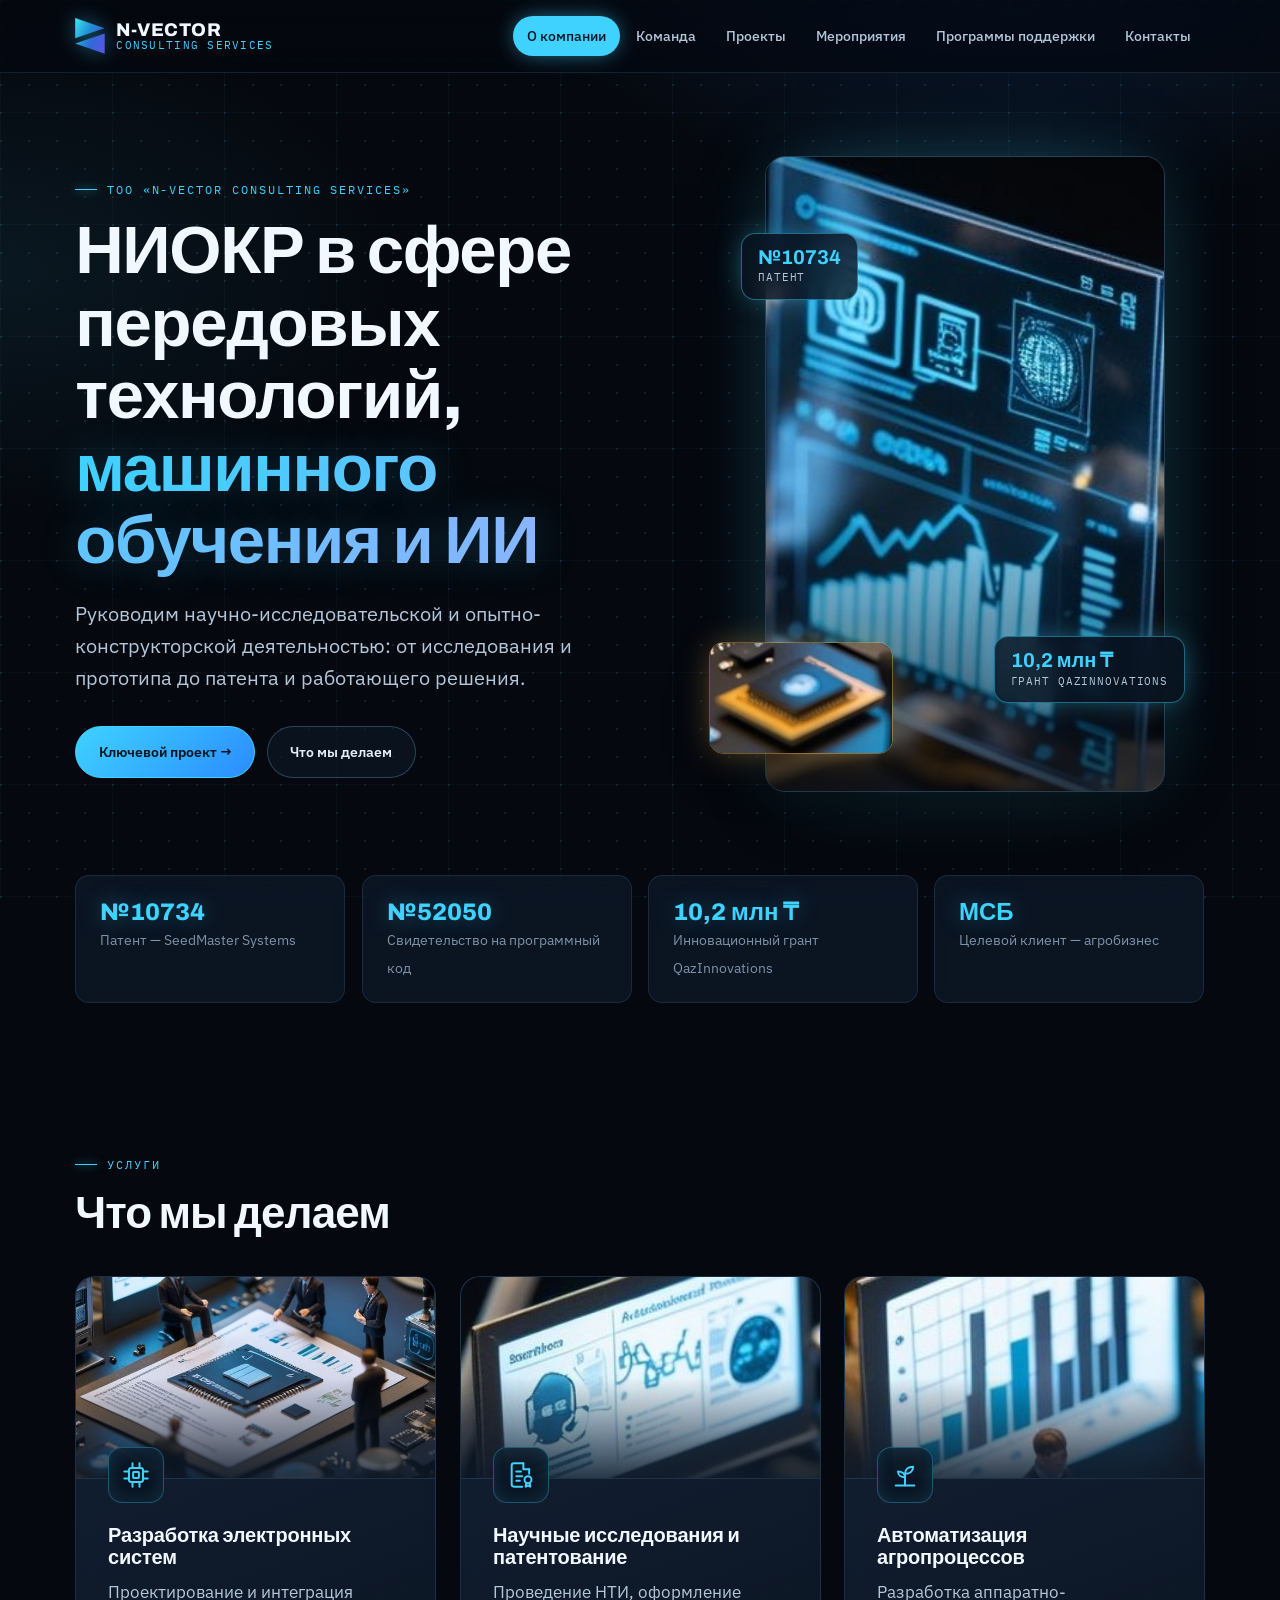
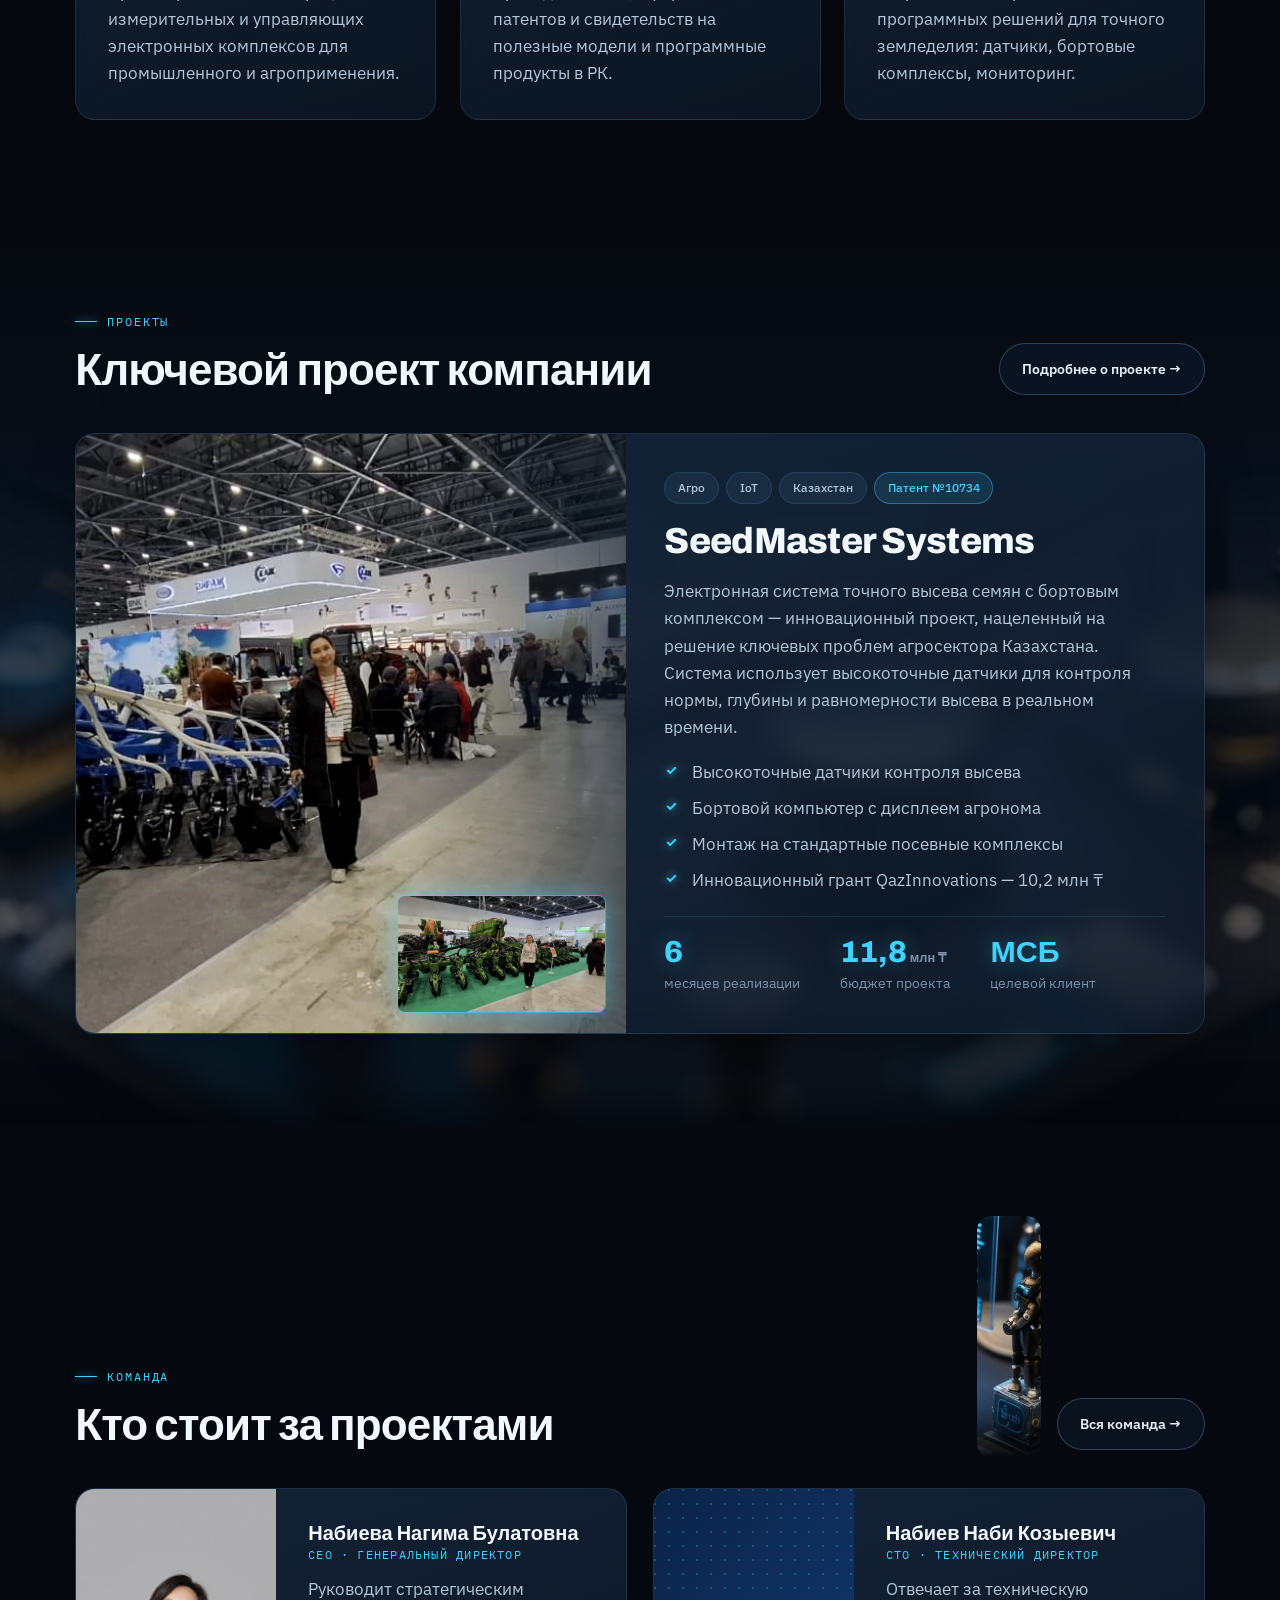
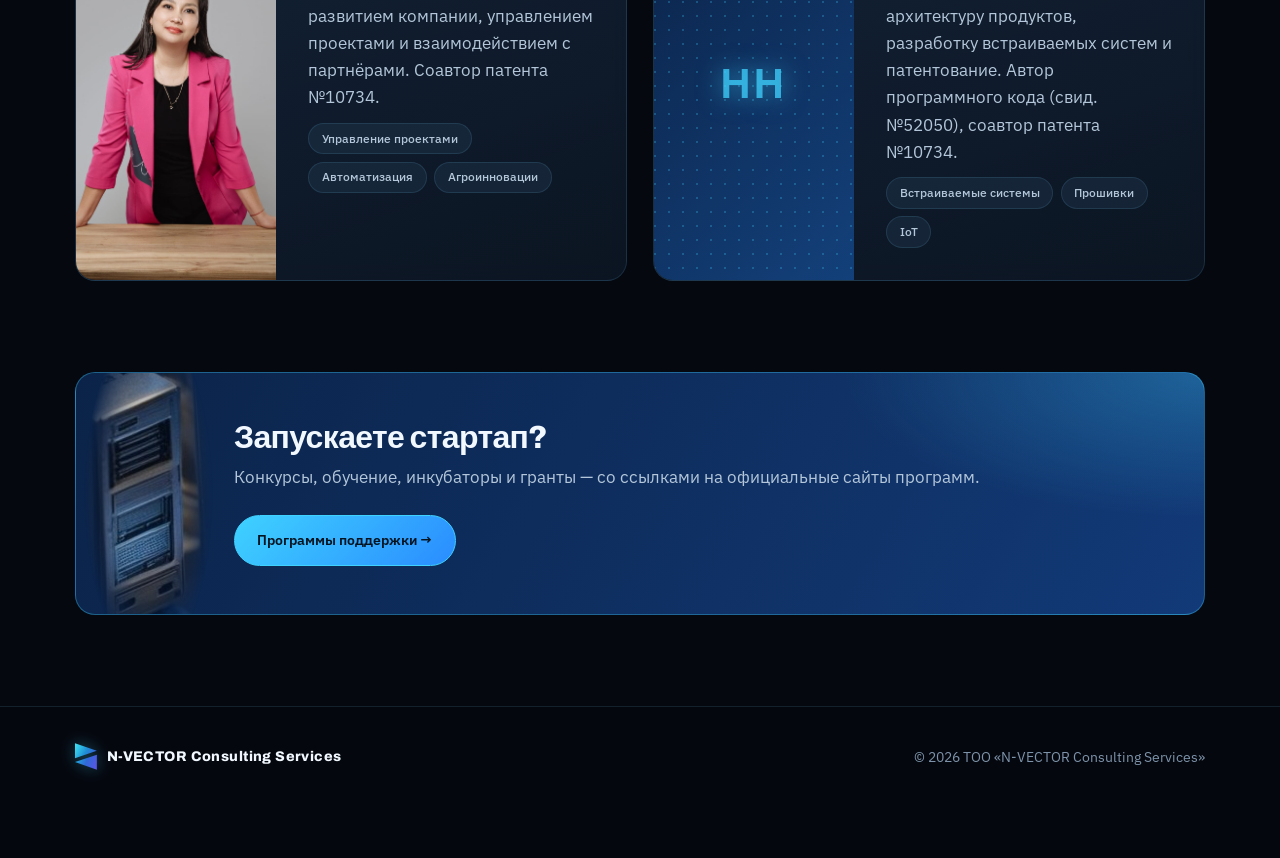
==== index.html @ 1ae4275b "feat: заголовок главной — НИОКР в сфере передовых технологий, ML и ИИ Co-Authored-By: Claude Opus 5." ====
<!doctype html>
<html lang="ru">
<head>
  <meta charset="utf-8">
  <meta name="viewport" content="width=device-width, initial-scale=1, viewport-fit=cover">
  <title>N-VECTOR Consulting Services — НИОКР в сфере передовых технологий, машинного обучения и ИИ</title>
  <meta name="description" content="ТОО «N-VECTOR Consulting Services»: руководство научно-исследовательской и опытно-конструкторской деятельностью (НИОКР) в сфере передовых технологий, машинного обучения и искусственного интеллекта. Ключевой проект — SeedMaster Systems.">
  <meta name="theme-color" content="#05080e">
  <link rel="icon" href="img/logo-mark.svg" type="image/svg+xml">
  <link rel="preconnect" href="https://fonts.googleapis.com">
  <link rel="preconnect" href="https://fonts.gstatic.com" crossorigin>
  <link rel="stylesheet" href="https://fonts.googleapis.com/css2?family=Archivo:wght@600;700;800&family=IBM+Plex+Mono:wght@400;500&family=IBM+Plex+Sans:wght@400;500;600&display=swap">
  <link rel="stylesheet" href="css/style.css">
</head>
<body data-page="home">
  <a class="skip-link" href="#main">Перейти к содержанию</a>

  <header class="site-header">
    <div class="wrap header-inner">
      <a class="brand" href="index.html" aria-label="N-VECTOR Consulting Services — на главную">
        <img src="img/logo-mark-dark.svg" alt="" width="30" height="36">
        <span class="brand-text"><span class="brand-name">N-VECTOR</span><span class="brand-sub">Consulting Services</span></span>
      </a>
      <button class="nav-toggle" type="button" aria-expanded="false" aria-controls="site-nav">Меню</button>
      <nav id="site-nav" class="site-nav" aria-label="Основная навигация">
        <a href="index.html" data-nav="home">О компании</a>
        <a href="team.html" data-nav="team">Команда</a>
        <a href="projects.html" data-nav="projects">Проекты</a>
        <a href="events.html" data-nav="events">Мероприятия</a>
        <a href="programs.html" data-nav="programs">Программы поддержки</a>
        <a href="contacts.html" data-nav="contacts">Контакты</a>
      </nav>
    </div>
  </header>

  <main id="main">
    <div class="hero-band">
      <section class="wrap hero" aria-labelledby="hero-title">
        <div>
          <p class="eyebrow">ТОО «N-VECTOR Consulting Services»</p>
          <h1 id="hero-title">НИОКР в сфере передовых технологий, <em>машинного обучения и ИИ</em></h1>
          <p class="lede">Руководим научно-исследовательской и опытно-конструкторской деятельностью: от исследования и прототипа до патента и работающего решения.</p>
          <div class="hero-actions">
            <a class="btn" href="#key-project">Ключевой проект →</a>
            <a class="btn btn-ghost" href="#services">Что мы делаем</a>
          </div>
        </div>

        <div class="hero-stage">
          <figure class="hero-visual" style="margin:0">
            <img src="img/scene/hologram.jpg" alt="Голографическая панель с графиками и аналитическими показателями" width="295" height="470" fetchpriority="high">
          </figure>
          <img class="scene-piece hero-chip" src="img/scene/gold-chip.jpg" alt="" aria-hidden="true" width="215" height="130">
          <div class="float-badge b1"><b>№10734</b><span>патент</span></div>
          <div class="float-badge b2"><b>10,2 млн ₸</b><span>грант QazInnovations</span></div>
        </div>
      </section>

      <div class="wrap" style="padding-bottom:clamp(2.5rem,4vw,4rem)">
        <div class="facts">
          <div class="fact"><span class="fact-value">№10734</span><span class="fact-label">Патент — SeedMaster Systems</span></div>
          <div class="fact"><span class="fact-value">№52050</span><span class="fact-label">Свидетельство на программный код</span></div>
          <div class="fact"><span class="fact-value">10,2 млн ₸</span><span class="fact-label">Инновационный грант QazInnovations</span></div>
          <div class="fact"><span class="fact-value">МСБ</span><span class="fact-label">Целевой клиент — агробизнес</span></div>
        </div>
      </div>
    </div>

    <section class="section" id="services" aria-labelledby="services-title">
      <div class="wrap">
        <div class="section-head">
          <div>
            <p class="eyebrow">Услуги</p>
            <h2 id="services-title">Что мы делаем</h2>
          </div>
        </div>
        <div class="services">
          <article class="service">
            <div class="service-media"><img src="img/scene/chip-team.jpg" alt="Инженеры-миниатюры вокруг микросхемы на печатной плате" width="640" height="380" loading="lazy"></div>
            <div class="service-icon" aria-hidden="true">
              <svg viewBox="0 0 24 24" fill="none" stroke="currentColor" stroke-width="1.7" stroke-linecap="round" stroke-linejoin="round"><rect x="6" y="6" width="12" height="12" rx="2"/><rect x="9.5" y="9.5" width="5" height="5" rx="0.5"/><path d="M9 2v4M15 2v4M9 18v4M15 18v4M2 9h4M2 15h4M18 9h4M18 15h4"/></svg>
            </div>
            <h3>Разработка электронных систем</h3>
            <p>Проектирование и интеграция измерительных и управляющих электронных комплексов для промышленного и агроприменения.</p>
          </article>
          <article class="service">
            <div class="service-media"><img src="img/scene/monitor-analytics.jpg" alt="Монитор с исследовательскими схемами и аналитикой" width="300" height="290" loading="lazy"></div>
            <div class="service-icon" aria-hidden="true">
              <svg viewBox="0 0 24 24" fill="none" stroke="currentColor" stroke-width="1.7" stroke-linecap="round" stroke-linejoin="round"><path d="M14 2H6a2 2 0 0 0-2 2v16a2 2 0 0 0 2 2h7"/><path d="M14 2v5h5"/><path d="M19 7v4"/><path d="M8 9h4M8 13h5M8 17h3"/><circle cx="18" cy="16" r="3"/><path d="M16.5 18.6 16 22l2-1 2 1-.5-3.4"/></svg>
            </div>
            <h3>Научные исследования и патентование</h3>
            <p>Проведение НТИ, оформление патентов и свидетельств на полезные модели и программные продукты в РК.</p>
          </article>
          <article class="service">
            <div class="service-media"><img src="img/scene/monitor-bars.jpg" alt="Монитор с диаграммой показателей мониторинга" width="255" height="335" loading="lazy"></div>
            <div class="service-icon" aria-hidden="true">
              <svg viewBox="0 0 24 24" fill="none" stroke="currentColor" stroke-width="1.7" stroke-linecap="round" stroke-linejoin="round"><path d="M12 21V11"/><path d="M12 11c0-4 3-6 7-6 0 4-3 6-7 6Z"/><path d="M12 14c0-3-2.5-5-6-5 0 3 2.5 5 6 5Z"/><path d="M4 21h16"/></svg>
            </div>
            <h3>Автоматизация агропроцессов</h3>
            <p>Разработка аппаратно-программных решений для точного земледелия: датчики, бортовые комплексы, мониторинг.</p>
          </article>
        </div>
      </div>
    </section>

    <section class="section section-alt scene-host" id="key-project" aria-labelledby="key-title">
      <img class="scene-band" src="img/scene/circuit.jpg" alt="" aria-hidden="true" width="736" height="284" loading="lazy">
      <div class="wrap">
        <div class="section-head">
          <div>
            <p class="eyebrow">Проекты</p>
            <h2 id="key-title">Ключевой проект компании</h2>
          </div>
          <a class="btn btn-ghost" href="projects.html">Подробнее о проекте →</a>
        </div>

        <article class="feature">
          <div class="feature-media">
            <img class="feature-main" src="img/projects/seedmaster-expo-1.webp" alt="Нагима Набиева на агровыставке рядом с посевным комплексом" width="1280" height="585" loading="lazy">
            <img class="feature-thumb" src="img/projects/seedmaster-expo-2.webp" alt="Посевная техника на стенде выставки" width="1277" height="588" loading="lazy">
          </div>
          <div class="feature-body">
            <div class="tags">
              <span class="tag">Агро</span><span class="tag">IoT</span><span class="tag">Казахстан</span><span class="tag tag-accent">Патент №10734</span>
            </div>
            <h3>SeedMaster Systems</h3>
            <p>Электронная система точного высева семян с бортовым комплексом — инновационный проект, нацеленный на решение ключевых проблем агросектора Казахстана. Система использует высокоточные датчики для контроля нормы, глубины и равномерности высева в реальном времени.</p>
            <ul class="checklist">
              <li>Высокоточные датчики контроля высева</li>
              <li>Бортовой компьютер с дисплеем агронома</li>
              <li>Монтаж на стандартные посевные комплексы</li>
              <li>Инновационный грант QazInnovations — 10,2 млн ₸</li>
            </ul>
            <div class="stats">
              <div class="stat"><div class="stat-value">6</div><div class="stat-label">месяцев реализации</div></div>
              <div class="stat"><div class="stat-value">11,8<small>млн ₸</small></div><div class="stat-label">бюджет проекта</div></div>
              <div class="stat"><div class="stat-value">МСБ</div><div class="stat-label">целевой клиент</div></div>
            </div>
          </div>
        </article>
      </div>
    </section>

    <section class="section" aria-labelledby="team-title">
      <div class="wrap">
        <div class="section-head has-figure">
          <div>
            <p class="eyebrow">Команда</p>
            <h2 id="team-title">Кто стоит за проектами</h2>
          </div>
          <img class="scene-piece head-figure" src="img/scene/robot.jpg" alt="" aria-hidden="true" width="106" height="400" loading="lazy">
          <a class="btn btn-ghost" href="team.html">Вся команда →</a>
        </div>
        <div class="team-grid" data-list="team" aria-live="polite"><p class="loading">Загрузка…</p></div>
      </div>
    </section>

    <section class="wrap">
      <div class="cta-band has-server">
        <img class="cta-server" src="img/scene/server.jpg" alt="" aria-hidden="true" width="130" height="340" loading="lazy">
        <div>
          <h2>Запускаете стартап?</h2>
          <p>Конкурсы, обучение, инкубаторы и гранты — со ссылками на официальные сайты программ.</p>
        </div>
        <a class="btn" href="programs.html">Программы поддержки →</a>
      </div>
    </section>
  </main>

  <footer class="site-footer">
    <div class="wrap footer-inner">
      <span class="footer-brand"><img src="img/logo-mark-dark.svg" alt="" width="22" height="27">N-VECTOR Consulting Services</span>
      <span>© <span data-year></span> ТОО «N-VECTOR Consulting Services»</span>
    </div>
  </footer>

  <script src="data/fallback.js"></script>
  <script src="js/main.js"></script>
  <script src="js/motion.js"></script>
</body>
</html>
---- css/style.css ----
/* N-VECTOR — тёмная технологичная сцена: печатная плата, стеклянные голографические панели, бирюзовое свечение */

:root {
  --bg: #05080e;
  --bg-2: #0a111c;
  --surface: rgba(14, 26, 42, 0.72);
  --surface-solid: #0e1a2a;
  --surface-hi: rgba(22, 40, 62, 0.85);
  --ink: #e4eef8;
  --ink-2: #b4c7da;
  --muted: #7d93aa;
  --line: rgba(110, 190, 235, 0.14);
  --line-strong: rgba(110, 190, 235, 0.3);

  --accent: #3fd2ff;
  --accent-2: #2a8cff;
  --accent-ink: #031420;
  --accent-soft: rgba(63, 210, 255, 0.12);
  --glow: 0 0 0 1px rgba(63, 210, 255, 0.35), 0 0 28px -4px rgba(63, 210, 255, 0.45);
  --glow-strong: 0 0 0 1px rgba(63, 210, 255, 0.6), 0 0 40px -2px rgba(63, 210, 255, 0.55);
  --shadow: 0 24px 60px -24px rgba(0, 0, 0, 0.85);
  --danger: #ff7b72;
  --ok: #4be3a8;

  --font-head: "Archivo", "Arial Narrow", Arial, sans-serif;
  --font-body: "IBM Plex Sans", "Segoe UI", Roboto, Arial, sans-serif;
  --font-mono: "IBM Plex Mono", Consolas, "Courier New", monospace;

  --text-sm: 0.875rem;
  --text-base: clamp(1rem, 0.96rem + 0.2vw, 1.0625rem);
  --text-lg: clamp(1.1rem, 1.04rem + 0.35vw, 1.25rem);
  --text-h2: clamp(1.75rem, 1.35rem + 1.8vw, 2.75rem);
  --text-h1: clamp(2.3rem, 1.5rem + 3.4vw, 4.2rem);

  --wrap: 1200px;
  --gutter: clamp(1rem, 0.6rem + 2vw, 2.5rem);
  --space-section: clamp(3.5rem, 2.5rem + 4vw, 6.5rem);

  --radius-sm: 8px;
  --radius: 14px;
  --radius-lg: 20px;

  --duration-fast: 160ms;
  --duration: 320ms;
  --ease: cubic-bezier(0.16, 1, 0.3, 1);
  --spring: cubic-bezier(0.34, 1.56, 0.64, 1);

  color-scheme: dark;
}

*,
*::before,
*::after { box-sizing: border-box; }

html { -webkit-text-size-adjust: 100%; scroll-behavior: smooth; }

body {
  margin: 0;
  color: var(--ink);
  font-family: var(--font-body);
  font-size: var(--text-base);
  line-height: 1.6;
  min-height: 100vh;
  display: flex;
  flex-direction: column;
  background-color: var(--bg);
  /* «плата»: свечение сверху, тонкая сетка дорожек и точки контактов */
  background-image:
    radial-gradient(900px 500px at 80% -10%, rgba(42, 140, 255, 0.18), transparent 60%),
    radial-gradient(700px 420px at 0% 30%, rgba(63, 210, 255, 0.08), transparent 60%),
    radial-gradient(circle at 1px 1px, rgba(110, 190, 235, 0.13) 1px, transparent 1.5px),
    linear-gradient(rgba(110, 190, 235, 0.035) 1px, transparent 1px),
    linear-gradient(90deg, rgba(110, 190, 235, 0.035) 1px, transparent 1px);
  background-size: auto, auto, 28px 28px, 112px 112px, 112px 112px;
  background-attachment: fixed;
}

main { flex: 1; }

img { max-width: 100%; display: block; }

a { color: var(--accent); text-underline-offset: 3px; text-decoration-thickness: 1px; }
a:hover { text-decoration-thickness: 2px; }

:focus-visible {
  outline: 2px solid var(--accent);
  outline-offset: 3px;
  border-radius: var(--radius-sm);
}

h1, h2, h3 {
  font-family: var(--font-head);
  font-weight: 800;
  line-height: 1.08;
  letter-spacing: -0.02em;
  margin: 0;
  color: #f2f8ff;
}

.mono { font-family: var(--font-mono); }

.wrap {
  width: 100%;
  max-width: var(--wrap);
  margin-inline: auto;
  padding-inline: var(--gutter);
}

.skip-link {
  position: absolute;
  left: 1rem;
  top: -100px;
  background: var(--accent);
  color: var(--accent-ink);
  padding: 0.5rem 0.9rem;
  border-radius: var(--radius-sm);
  z-index: 100;
}
.skip-link:focus { top: 1rem; }

/* ---------- Движение по наведению ----------
   Карточки наклоняются за курсором (переменные --rx/--ry ставит js/main.js),
   кнопки и метки «притягиваются» к курсору (--tx/--ty), по карточке бежит блик (--mx/--my). */

.service, .feature, .member, .fact, .panel, .gallery figure, .hero-visual, .cta-band, .list {
  position: relative;
  transform: perspective(1000px) rotateX(var(--rx, 0deg)) rotateY(var(--ry, 0deg)) translate3d(0, var(--lift, 0px), 0);
  transition: transform 600ms var(--ease), box-shadow var(--duration), border-color var(--duration);
}
.service.is-hover, .feature.is-hover, .member.is-hover, .fact.is-hover, .panel.is-hover,
.gallery figure.is-hover, .hero-visual.is-hover, .cta-band.is-hover, .list.is-hover {
  --lift: -6px;
  transition: transform 140ms linear, box-shadow var(--duration), border-color var(--duration);
  border-color: rgba(63, 210, 255, 0.45);
  box-shadow: var(--glow), var(--shadow);
}
.service::after, .feature::after, .member::after, .fact::after, .panel::after,
.gallery figure::after, .hero-visual::after, .cta-band::after, .list::after {
  content: "";
  position: absolute;
  inset: 0;
  border-radius: inherit;
  background: radial-gradient(420px circle at var(--mx, 50%) var(--my, 50%), rgba(63, 210, 255, 0.14), transparent 45%);
  opacity: 0;
  transition: opacity var(--duration);
  pointer-events: none;
  z-index: 2;
}
.is-hover::after { opacity: 1; }

.btn, .chip, .tag, .site-nav a, .nav-toggle, .brand, .stat, .service-icon, .float-badge {
  transform: translate3d(var(--tx, 0px), var(--ty, 0px), 0);
  transition: transform 450ms var(--spring), background var(--duration-fast), color var(--duration-fast),
    border-color var(--duration-fast), box-shadow var(--duration-fast);
}

/* ---------- Шапка ---------- */

.site-header {
  position: sticky;
  top: 0;
  z-index: 20;
  background: rgba(5, 8, 14, 0.72);
  backdrop-filter: blur(14px) saturate(140%);
  border-bottom: 1px solid var(--line);
}

.header-inner {
  display: flex;
  align-items: center;
  justify-content: space-between;
  gap: 1rem;
  min-height: 72px;
}

.brand {
  display: inline-flex;
  align-items: center;
  gap: 0.7rem;
  color: var(--ink);
  text-decoration: none;
}
.brand img { width: 30px; height: 36px; filter: drop-shadow(0 0 10px rgba(63, 210, 255, 0.45)); transition: transform 600ms var(--spring); }
.brand:hover img { transform: rotate(-8deg) scale(1.08); }
.brand-text { display: flex; flex-direction: column; line-height: 1.05; }
.brand-name { font-family: var(--font-head); font-weight: 800; font-size: 1.15rem; letter-spacing: 0.04em; color: #f2f8ff; }
.brand-sub { font-family: var(--font-mono); font-size: 0.66rem; letter-spacing: 0.12em; color: var(--accent); text-transform: uppercase; }

.site-nav { display: flex; gap: 0.15rem; flex-wrap: wrap; }
.site-nav a {
  color: var(--ink-2);
  text-decoration: none;
  font-size: var(--text-sm);
  font-weight: 500;
  padding: 0.5rem 0.8rem;
  border-radius: 999px;
  border: 1px solid transparent;
}
.site-nav a:hover { color: #fff; background: var(--accent-soft); border-color: var(--line-strong); }
.site-nav a[aria-current="page"] { color: var(--accent-ink); background: var(--accent); box-shadow: 0 0 22px -4px rgba(63, 210, 255, 0.7); }

.nav-toggle {
  display: none;
  font: inherit;
  font-size: var(--text-sm);
  font-weight: 500;
  background: var(--surface);
  color: var(--ink);
  border: 1px solid var(--line-strong);
  padding: 0.45rem 0.95rem;
  border-radius: 999px;
  cursor: pointer;
}

@media (max-width: 960px) {
  .nav-toggle { display: inline-block; }
  .site-nav {
    position: absolute;
    left: 0;
    right: 0;
    top: 100%;
    flex-direction: column;
    background: rgba(7, 12, 20, 0.97);
    border-bottom: 1px solid var(--line);
    padding: 0.75rem var(--gutter) 1rem;
    display: none;
  }
  .site-nav.is-open { display: flex; }
  .site-nav a { padding: 0.75rem 1rem; }
}

/* ---------- Общие блоки ---------- */

.eyebrow {
  display: inline-flex;
  align-items: center;
  gap: 0.6rem;
  font-family: var(--font-mono);
  font-size: 0.76rem;
  letter-spacing: 0.16em;
  text-transform: uppercase;
  color: var(--accent);
  margin: 0 0 1rem;
}
.eyebrow::before {
  content: "";
  width: 22px;
  height: 1px;
  background: var(--accent);
  box-shadow: 0 0 8px var(--accent);
}

.lede { font-size: var(--text-lg); color: var(--ink-2); max-width: 62ch; margin: 1.25rem 0 0; }

.section { padding-block: var(--space-section); }
.section-alt {
  background: linear-gradient(180deg, transparent, rgba(42, 140, 255, 0.05) 30%, rgba(42, 140, 255, 0.05) 70%, transparent);
}

.section-head {
  display: flex;
  justify-content: space-between;
  align-items: end;
  gap: 1rem;
  flex-wrap: wrap;
  margin-bottom: clamp(1.75rem, 3vw, 2.75rem);
}
.section-head h2 { font-size: var(--text-h2); }

.page-head {
  padding-block: clamp(2.75rem, 2rem + 3vw, 5rem) clamp(2rem, 3vw, 3rem);
  border-bottom: 1px solid var(--line);
  background: radial-gradient(1000px 320px at 85% 0%, rgba(63, 210, 255, 0.12), transparent 60%);
}
.page-head h1 { font-size: var(--text-h1); }
.page-head-row {
  display: flex;
  justify-content: space-between;
  align-items: end;
  gap: 1.25rem;
  flex-wrap: wrap;
}

.source-note { font-family: var(--font-mono); font-size: 0.74rem; color: var(--muted); margin-top: 1.25rem; }
.source-note::before { content: "● "; color: var(--ok); }
.source-note[data-source="local"]::before { color: #f2b84b; }

.tag {
  display: inline-block;
  font-size: 0.78rem;
  font-weight: 500;
  padding: 0.3rem 0.8rem;
  border-radius: 999px;
  background: rgba(110, 190, 235, 0.08);
  border: 1px solid var(--line);
  color: var(--ink-2);
}
.tag:hover { --ty: -2px; border-color: var(--line-strong); color: #fff; }
.tag-accent { background: var(--accent-soft); color: var(--accent); border-color: rgba(63, 210, 255, 0.4); }
.tag-sample { background: rgba(242, 184, 75, 0.12); color: #f2b84b; border-color: rgba(242, 184, 75, 0.35); }
.tags { display: flex; flex-wrap: wrap; gap: 0.45rem; position: relative; z-index: 3; }

/* ---------- Кнопки ---------- */

.btn {
  position: relative;
  display: inline-flex;
  align-items: center;
  gap: 0.5rem;
  font: inherit;
  font-size: var(--text-sm);
  font-weight: 600;
  padding: 0.85rem 1.4rem;
  border-radius: 999px;
  border: 1px solid var(--accent);
  background: linear-gradient(135deg, var(--accent), var(--accent-2));
  color: var(--accent-ink);
  text-decoration: none;
  cursor: pointer;
  overflow: hidden;
  isolation: isolate;
}
.btn::before {
  content: "";
  position: absolute;
  inset: 0;
  background: linear-gradient(110deg, transparent 30%, rgba(255, 255, 255, 0.45) 50%, transparent 70%);
  transform: translateX(-120%);
  transition: transform 700ms var(--ease);
  z-index: -1;
}
.btn:hover { text-decoration: none; box-shadow: var(--glow-strong); }
.btn:hover::before { transform: translateX(120%); }
.btn:active { --ty: 1px; }
.btn[disabled] { opacity: 0.6; cursor: progress; }

.btn-ghost { background: rgba(14, 26, 42, 0.6); color: var(--ink); border-color: var(--line-strong); }
.btn-ghost:hover { color: #fff; border-color: var(--accent); background: var(--accent-soft); box-shadow: var(--glow); }

.btn-add .plus { font-size: 1.15em; line-height: 1; }

.fab {
  position: fixed;
  right: clamp(1rem, 3vw, 2rem);
  bottom: calc(clamp(1rem, 3vw, 2rem) + env(safe-area-inset-bottom, 0px));
  width: 58px;
  height: 58px;
  border-radius: 50%;
  border: 1px solid rgba(255, 255, 255, 0.25);
  background: linear-gradient(135deg, var(--accent), var(--accent-2));
  color: var(--accent-ink);
  font-size: 1.9rem;
  line-height: 1;
  cursor: pointer;
  z-index: 30;
  box-shadow: 0 0 30px -4px rgba(63, 210, 255, 0.7);
  transform: translate3d(var(--tx, 0px), var(--ty, 0px), 0) rotate(var(--rot, 0deg));
  transition: transform 450ms var(--spring), box-shadow var(--duration);
  animation: pulse 3s ease-in-out infinite;
}
.fab:hover { --rot: 90deg; box-shadow: 0 0 46px 0 rgba(63, 210, 255, 0.85); }

@keyframes pulse {
  0%, 100% { box-shadow: 0 0 30px -4px rgba(63, 210, 255, 0.6); }
  50% { box-shadow: 0 0 42px 2px rgba(63, 210, 255, 0.85); }
}

/* ---------- Главная: первый экран ---------- */

.hero {
  padding-block: clamp(2.75rem, 2rem + 4vw, 5.5rem);
  display: grid;
  grid-template-columns: minmax(0, 1.1fr) minmax(0, 0.9fr);
  gap: clamp(2rem, 5vw, 4.5rem);
  align-items: center;
}
.hero h1 { font-size: var(--text-h1); }
.hero h1 em {
  font-style: normal;
  background: linear-gradient(90deg, var(--accent), #8fb4ff);
  -webkit-background-clip: text;
  background-clip: text;
  color: transparent;
  text-shadow: 0 0 40px rgba(63, 210, 255, 0.25);
}
.hero-actions { display: flex; gap: 0.75rem; flex-wrap: wrap; margin-top: 2rem; }

.hero-stage { position: relative; }
.hero-visual {
  border-radius: var(--radius-lg);
  border: 1px solid var(--line-strong);
  overflow: hidden;
  box-shadow: var(--shadow), 0 0 80px -30px rgba(63, 210, 255, 0.6);
}
.hero-visual img {
  width: 100%;
  height: auto;
  aspect-ratio: 4 / 5;
  object-fit: cover;
  object-position: center 40%;
  transform: scale(1.06) translate3d(calc(var(--px, 0) * -12px), calc(var(--py, 0) * -12px), 0);
  transition: transform 700ms var(--ease);
}
.hero-visual::before {
  /* «голографическая» кромка поверх фото */
  content: "";
  position: absolute;
  inset: 0;
  z-index: 1;
  background: linear-gradient(180deg, transparent 55%, rgba(5, 8, 14, 0.75));
  pointer-events: none;
}

.float-badge {
  position: absolute;
  z-index: 4;
  display: grid;
  gap: 0.1rem;
  padding: 0.75rem 1rem;
  border-radius: var(--radius);
  background: rgba(10, 20, 34, 0.78);
  border: 1px solid rgba(63, 210, 255, 0.45);
  backdrop-filter: blur(10px);
  box-shadow: 0 0 30px -8px rgba(63, 210, 255, 0.6);
  animation: hover-y 6s ease-in-out infinite;
}
.float-badge b { font-family: var(--font-head); font-size: 1.25rem; color: var(--accent); line-height: 1.1; }
.float-badge span { font-family: var(--font-mono); font-size: 0.68rem; letter-spacing: 0.08em; text-transform: uppercase; color: var(--ink-2); }
.float-badge.b1 { left: -1.5rem; top: 12%; --tx: calc(var(--px, 0) * 18px); --ty: calc(var(--py, 0) * 18px); }
.float-badge.b2 { right: -1.25rem; bottom: 14%; animation-delay: -3s; --tx: calc(var(--px, 0) * -22px); --ty: calc(var(--py, 0) * -22px); }

@keyframes hover-y {
  0%, 100% { translate: 0 0; }
  50% { translate: 0 -10px; }
}

.facts {
  display: grid;
  grid-template-columns: repeat(auto-fit, minmax(210px, 1fr));
  gap: clamp(0.75rem, 1.5vw, 1rem);
}
.fact {
  background: var(--surface);
  border: 1px solid var(--line);
  border-radius: var(--radius);
  padding: 1.35rem 1.5rem;
  backdrop-filter: blur(8px);
}
.fact-value { font-family: var(--font-head); font-weight: 800; font-size: 1.5rem; color: var(--accent); display: block; line-height: 1.2; text-shadow: 0 0 22px rgba(63, 210, 255, 0.35); }
.fact-label { font-size: var(--text-sm); color: var(--muted); }

/* ---------- Что мы делаем ---------- */

.services {
  display: grid;
  grid-template-columns: 1fr;
  gap: clamp(1rem, 2vw, 1.5rem);
}
@media (min-width: 760px) { .services { grid-template-columns: repeat(3, minmax(0, 1fr)); } }

.service {
  background: linear-gradient(160deg, var(--surface-hi), var(--surface));
  border: 1px solid var(--line);
  border-radius: var(--radius-lg);
  padding: clamp(1.5rem, 2.5vw, 2.1rem);
  backdrop-filter: blur(10px);
  overflow: hidden;
}
.service::before {
  /* светящаяся «дорожка» сверху карточки */
  content: "";
  position: absolute;
  left: 1.5rem;
  right: 1.5rem;
  top: 0;
  height: 1px;
  background: linear-gradient(90deg, transparent, var(--accent), transparent);
  opacity: 0.55;
}
.service-icon {
  width: 56px;
  height: 56px;
  display: grid;
  place-items: center;
  border-radius: var(--radius);
  background: var(--accent-soft);
  border: 1px solid rgba(63, 210, 255, 0.35);
  color: var(--accent);
  margin-bottom: 1.4rem;
  box-shadow: inset 0 0 18px rgba(63, 210, 255, 0.15);
}
.service.is-hover .service-icon { box-shadow: 0 0 26px -2px rgba(63, 210, 255, 0.7); --ty: -4px; }
.service-icon svg { width: 28px; height: 28px; }
.service h3 { font-size: 1.25rem; margin-bottom: 0.65rem; letter-spacing: -0.01em; }
.service p { margin: 0; color: var(--ink-2); }

/* ---------- Ключевой проект ---------- */

.feature {
  display: grid;
  grid-template-columns: minmax(0, 1fr) minmax(0, 1.05fr);
  background: linear-gradient(160deg, var(--surface-hi), var(--surface));
  border: 1px solid var(--line);
  border-radius: var(--radius-lg);
  overflow: hidden;
  box-shadow: var(--shadow);
  backdrop-filter: blur(10px);
}
.feature-media { position: relative; min-height: 340px; background: var(--bg-2); overflow: hidden; }
.feature-main {
  position: absolute;
  inset: 0;
  width: 100%;
  height: 100%;
  object-fit: cover;
  filter: saturate(0.9) contrast(1.05);
  transition: transform 900ms var(--ease);
}
.feature.is-hover .feature-main { transform: scale(1.05); }
.feature-media::after {
  content: "";
  position: absolute;
  inset: 0;
  background: linear-gradient(90deg, transparent 60%, rgba(14, 26, 42, 0.6));
  pointer-events: none;
}
.feature-thumb {
  position: absolute;
  z-index: 1;
  right: 1.25rem;
  bottom: 1.25rem;
  width: 38%;
  max-width: 220px;
  height: auto;
  aspect-ratio: 16 / 9;
  object-fit: cover;
  border: 1px solid rgba(63, 210, 255, 0.6);
  border-radius: var(--radius-sm);
  box-shadow: 0 0 28px -6px rgba(63, 210, 255, 0.7);
  transition: transform 600ms var(--spring);
}
.feature.is-hover .feature-thumb { transform: translate(-6px, -6px) rotate(-2deg); }
.feature-body { padding: clamp(1.5rem, 3vw, 3rem); display: flex; flex-direction: column; gap: 1.1rem; position: relative; z-index: 3; }
.feature-body h3 { font-size: clamp(1.6rem, 1.3rem + 1.2vw, 2.3rem); }
.feature-body p { margin: 0; color: var(--ink-2); }

.checklist { list-style: none; margin: 0; padding: 0; display: grid; gap: 0.55rem; }
.checklist li { position: relative; padding-left: 1.7rem; color: var(--ink-2); transition: transform var(--duration) var(--ease), color var(--duration-fast); }
.checklist li:hover { transform: translateX(6px); color: #fff; }
.checklist li::before {
  content: "";
  position: absolute;
  left: 0.15rem;
  top: 0.45em;
  width: 0.55rem;
  height: 0.3rem;
  border-left: 2px solid var(--accent);
  border-bottom: 2px solid var(--accent);
  transform: rotate(-45deg);
  filter: drop-shadow(0 0 4px var(--accent));
}

.stats {
  display: flex;
  flex-wrap: wrap;
  gap: 1.25rem 2.5rem;
  padding-top: 1.25rem;
  margin-top: 0.25rem;
  border-top: 1px solid var(--line);
}
.stat:hover { --ty: -4px; }
.stat-value { font-family: var(--font-head); font-weight: 800; font-size: 1.9rem; color: var(--accent); line-height: 1; text-shadow: 0 0 22px rgba(63, 210, 255, 0.35); }
.stat-value small { font-size: 0.8rem; font-weight: 600; color: var(--muted); margin-left: 0.15rem; text-shadow: none; }
.stat-label { font-size: var(--text-sm); color: var(--muted); margin-top: 0.3rem; }

.gallery {
  display: grid;
  grid-template-columns: repeat(auto-fit, minmax(260px, 1fr));
  gap: clamp(1rem, 2vw, 1.5rem);
  margin-top: clamp(1rem, 2vw, 1.5rem);
}
.gallery figure {
  margin: 0;
  background: var(--surface);
  border: 1px solid var(--line);
  border-radius: var(--radius);
  overflow: hidden;
}
.gallery img { width: 100%; height: auto; aspect-ratio: 16 / 9; object-fit: cover; transition: transform 900ms var(--ease); }
.gallery figure.is-hover img { transform: scale(1.06); }
.gallery figcaption { padding: 0.8rem 1rem; font-size: var(--text-sm); color: var(--muted); }

@media (max-width: 860px) {
  .hero, .feature { grid-template-columns: 1fr; }
  .feature-media { min-height: 260px; }
  .hero-stage { max-width: 460px; margin-inline: auto; width: 100%; }
  .float-badge.b1 { left: 0.75rem; }
  .float-badge.b2 { right: 0.75rem; }
}

/* ---------- Команда ---------- */

.team-grid {
  display: grid;
  grid-template-columns: repeat(auto-fit, minmax(min(100%, 480px), 1fr));
  gap: clamp(1rem, 2vw, 1.75rem);
}
.member {
  display: grid;
  grid-template-columns: minmax(150px, 0.8fr) minmax(0, 1.4fr);
  background: linear-gradient(160deg, var(--surface-hi), var(--surface));
  border: 1px solid var(--line);
  border-radius: var(--radius-lg);
  overflow: hidden;
  backdrop-filter: blur(10px);
  animation: rise 500ms var(--ease) both;
}
.member-photo { position: relative; min-height: 240px; background: #1a2533; overflow: hidden; }
.member-photo img {
  position: absolute;
  inset: 0;
  width: 100%;
  height: 100%;
  object-fit: cover;
  object-position: center 20%;
  transition: transform 900ms var(--ease);
}
.member.is-hover .member-photo img { transform: scale(1.06); }
.member-initials {
  position: absolute;
  inset: 0;
  display: grid;
  place-items: center;
  background:
    radial-gradient(circle at 1px 1px, rgba(63, 210, 255, 0.25) 1px, transparent 1.5px) 0 0 / 14px 14px,
    linear-gradient(135deg, #0b2348, #13407a);
  color: rgba(63, 210, 255, 0.75);
  font-family: var(--font-head);
  font-weight: 800;
  font-size: 2.6rem;
  letter-spacing: 0.08em;
  text-shadow: 0 0 24px rgba(63, 210, 255, 0.6);
}
.member-body { padding: clamp(1.25rem, 2.5vw, 2rem); display: flex; flex-direction: column; gap: 0.7rem; position: relative; z-index: 3; }
.member-name { font-family: var(--font-head); font-weight: 800; font-size: 1.25rem; line-height: 1.2; color: #f2f8ff; }
.member-role { font-family: var(--font-mono); font-size: 0.76rem; letter-spacing: 0.1em; text-transform: uppercase; color: var(--accent); }
.member-bio { margin: 0; color: var(--ink-2); }
.member-email { font-size: var(--text-sm); }

@media (max-width: 520px) {
  .member { grid-template-columns: 1fr; }
  .member-photo { min-height: 300px; }
}

/* ---------- Списки записей ---------- */

.list {
  background: var(--surface);
  border: 1px solid var(--line);
  border-radius: var(--radius-lg);
  padding-inline: clamp(1rem, 2.5vw, 2rem);
  backdrop-filter: blur(10px);
  overflow: hidden;
}

.row {
  position: relative;
  z-index: 3;
  display: grid;
  grid-template-columns: minmax(8rem, 0.7fr) minmax(0, 1.3fr) minmax(0, 2fr) auto;
  gap: 1.5rem;
  padding: 1.5rem 0;
  border-bottom: 1px solid var(--line);
  align-items: start;
  transition: transform var(--duration) var(--ease);
  animation: rise 500ms var(--ease) both;
}
.row:last-child { border-bottom: none; }
.row:hover { transform: translateX(8px); }
.row:hover .row-title { color: var(--accent); }
.row-meta { font-size: var(--text-sm); color: var(--muted); }
.row-meta > * + * { margin-top: 0.5rem; }
.row-title { font-family: var(--font-head); font-size: 1.2rem; font-weight: 800; line-height: 1.25; transition: color var(--duration-fast); color: #f2f8ff; }
.row-sub { color: var(--muted); font-size: var(--text-sm); margin-top: 0.25rem; }
.row-body { color: var(--ink-2); margin: 0; }
.row-link { white-space: nowrap; font-size: var(--text-sm); font-weight: 600; display: inline-block; transition: transform var(--duration) var(--spring); }
.row-link:hover { transform: translateX(4px); }

@keyframes rise { from { opacity: 0; transform: translateY(10px); } to { opacity: 1; transform: none; } }

@media (max-width: 820px) {
  .row { grid-template-columns: minmax(0, 1fr); gap: 0.5rem; }
}

.list-empty, .loading { padding: 2rem 0; color: var(--muted); font-family: var(--font-mono); font-size: var(--text-sm); margin: 0; }

.filters { display: flex; flex-wrap: wrap; gap: 0.5rem; margin-bottom: 1.5rem; }
.chip {
  font: inherit;
  font-size: var(--text-sm);
  font-weight: 500;
  padding: 0.45rem 0.95rem;
  border: 1px solid var(--line-strong);
  background: rgba(14, 26, 42, 0.6);
  color: var(--ink-2);
  border-radius: 999px;
  cursor: pointer;
}
.chip:hover { border-color: var(--accent); color: #fff; box-shadow: var(--glow); }
.chip[aria-pressed="true"] { background: var(--accent); border-color: var(--accent); color: var(--accent-ink); box-shadow: 0 0 22px -4px rgba(63, 210, 255, 0.7); }

/* ---------- Призыв ---------- */

.cta-band {
  display: flex;
  justify-content: space-between;
  align-items: center;
  gap: 1.5rem;
  flex-wrap: wrap;
  padding: clamp(1.75rem, 4vw, 3rem);
  border-radius: var(--radius-lg);
  border: 1px solid rgba(63, 210, 255, 0.35);
  background:
    radial-gradient(600px 240px at 100% 0%, rgba(63, 210, 255, 0.28), transparent 60%),
    linear-gradient(120deg, #0b2348, #123a78);
  overflow: hidden;
}
.cta-band > * { position: relative; z-index: 3; }
.cta-band h2 { font-size: clamp(1.4rem, 1.1rem + 1.2vw, 2rem); }
.cta-band p { margin: 0.5rem 0 0; color: var(--ink-2); }

/* ---------- Контакты ---------- */

.contact-grid {
  display: grid;
  grid-template-columns: minmax(0, 1fr) minmax(0, 1.3fr);
  gap: clamp(1.25rem, 3vw, 2rem);
}
@media (max-width: 800px) { .contact-grid { grid-template-columns: 1fr; } }

.panel {
  background: linear-gradient(160deg, var(--surface-hi), var(--surface));
  border: 1px solid var(--line);
  border-radius: var(--radius-lg);
  padding: clamp(1.25rem, 3vw, 2.25rem);
  backdrop-filter: blur(10px);
}
.panel > * { position: relative; z-index: 3; }
.panel h2 { font-size: 1.4rem; margin-bottom: 1.1rem; }

.kv { margin: 0; display: grid; grid-template-columns: 7.5rem minmax(0, 1fr); }
.kv dt, .kv dd { padding: 0.85rem 0; border-bottom: 1px solid var(--line); margin: 0; }
.kv dt { font-family: var(--font-mono); font-size: 0.78rem; color: var(--muted); padding-top: 1rem; }
.kv dt:last-of-type, .kv dd:last-of-type { border-bottom: none; }
.todo { color: var(--muted); font-style: italic; }

.people { list-style: none; margin: 0; padding: 0; }
.people li {
  display: grid;
  grid-template-columns: minmax(0, 1fr) minmax(0, 1fr);
  gap: 1rem;
  padding: 0.95rem 0;
  border-bottom: 1px solid var(--line);
  transition: transform var(--duration) var(--ease);
}
.people li:hover { transform: translateX(6px); }
.people li:last-child { border-bottom: none; }
.people .row-title { font-size: 1.05rem; }
.people .row-sub { margin: 0; }
@media (max-width: 520px) { .people li { grid-template-columns: 1fr; gap: 0.25rem; } }

/* ---------- Диалог добавления ---------- */

dialog.add-dialog {
  width: min(560px, calc(100vw - 2rem));
  max-height: calc(100vh - 2rem);
  padding: 0;
  border: 1px solid rgba(63, 210, 255, 0.4);
  border-radius: var(--radius-lg);
  background: var(--surface-solid);
  color: var(--ink);
  box-shadow: 0 0 60px -10px rgba(63, 210, 255, 0.45), 0 30px 80px -20px rgba(0, 0, 0, 0.9);
}
dialog.add-dialog::backdrop { background: rgba(2, 5, 10, 0.7); backdrop-filter: blur(4px); }
dialog[open] { animation: rise var(--duration) var(--ease); }

.dialog-head {
  display: flex;
  justify-content: space-between;
  align-items: center;
  gap: 1rem;
  padding: 1.2rem 1.5rem;
  border-bottom: 1px solid var(--line);
}
.dialog-head h2 { font-size: 1.25rem; }
.dialog-close {
  background: none;
  border: 1px solid transparent;
  color: var(--muted);
  font-size: 1.5rem;
  line-height: 1;
  width: 2.3rem;
  height: 2.3rem;
  cursor: pointer;
  border-radius: 50%;
  transition: transform 450ms var(--spring), background var(--duration-fast), color var(--duration-fast);
}
.dialog-close:hover { background: var(--accent-soft); color: #fff; transform: rotate(90deg); }

.add-form,
.add-form .fields { display: grid; gap: 1rem; }
.add-form { padding: 1.5rem; }
.field { display: grid; gap: 0.35rem; }
.field label { font-size: var(--text-sm); font-weight: 600; }
.field .req { color: var(--accent); }
.field input,
.field textarea,
.field select {
  font: inherit;
  color: var(--ink);
  background: var(--bg-2);
  border: 1px solid var(--line-strong);
  border-radius: var(--radius-sm);
  padding: 0.65rem 0.8rem;
  width: 100%;
  transition: border-color var(--duration-fast), box-shadow var(--duration-fast);
}
.field textarea { min-height: 6rem; resize: vertical; }
.field input:hover,
.field textarea:hover,
.field select:hover { border-color: rgba(63, 210, 255, 0.5); }
.field input:focus,
.field textarea:focus,
.field select:focus { outline: none; border-color: var(--accent); box-shadow: var(--glow); }
.field-hint { font-size: 0.78rem; color: var(--muted); }

.hp { position: absolute; left: -10000px; width: 1px; height: 1px; overflow: hidden; }

.form-note { font-family: var(--font-mono); font-size: 0.74rem; color: var(--muted); margin: 0; }
.form-status { margin: 0; font-size: var(--text-sm); min-height: 1.2em; }
.form-status.is-error { color: var(--danger); }
.form-status.is-ok { color: var(--ok); }
.form-actions { display: flex; justify-content: flex-end; gap: 0.6rem; flex-wrap: wrap; }

/* ---------- Подвал ---------- */

.site-footer {
  border-top: 1px solid var(--line);
  background: rgba(5, 8, 14, 0.6);
  color: var(--muted);
  padding-block: 2.25rem 5.5rem;
  margin-top: var(--space-section);
}
.footer-inner { display: flex; justify-content: space-between; align-items: center; gap: 1rem; flex-wrap: wrap; font-size: var(--text-sm); }
.footer-brand { display: inline-flex; align-items: center; gap: 0.6rem; color: #f2f8ff; font-family: var(--font-head); font-weight: 800; letter-spacing: 0.03em; }
.footer-brand img { width: 22px; height: 27px; filter: drop-shadow(0 0 8px rgba(63, 210, 255, 0.4)); }

/* ---------- Элементы сцены, разнесённые по сайту ----------
   Каждый кусок исходной картинки (голограмма, мониторы, чип, сервер, робот, плата) живёт в своём разделе,
   смещается за мышью с собственной «глубиной» (--depth) и приподнимается при наведении. */

.scene-piece {
  --depth: 14px;
  transform:
    perspective(800px) rotateX(var(--rx, 0deg)) rotateY(var(--ry, 0deg))
    translate3d(calc(var(--px, 0) * var(--depth)), calc(var(--py, 0) * var(--depth) + var(--lift, 0px)), 0)
    scale(var(--s, 1));
  transition: transform 700ms var(--ease), filter var(--duration);
}
.scene-piece.is-hover { --s: 1.06; --lift: -6px; filter: brightness(1.15) drop-shadow(0 0 24px rgba(63, 210, 255, 0.45)); transition: transform 160ms linear, filter var(--duration); }

.hero-stage { max-width: 400px; width: 100%; justify-self: center; }
.hero-visual img { aspect-ratio: 295 / 470; }
.hero-chip {
  position: absolute;
  z-index: 5;
  left: -3.5rem;
  bottom: 6%;
  width: 46%;
  height: auto;
  border-radius: var(--radius);
  border: 1px solid rgba(242, 184, 75, 0.45);
  box-shadow: 0 0 34px -6px rgba(242, 184, 75, 0.45), var(--shadow);
  --depth: -26px;
  animation: hover-y 7s ease-in-out infinite;
  animation-delay: -1.5s;
}

.service { --pad: clamp(1.5rem, 2.5vw, 2.1rem); padding-top: 0; }
.service-media {
  margin: 0 calc(var(--pad) * -1) 1.4rem;
  aspect-ratio: 16 / 9;
  overflow: hidden;
  border-bottom: 1px solid var(--line);
  position: relative;
}
.service-media::after {
  content: "";
  position: absolute;
  inset: 0;
  background: linear-gradient(180deg, transparent 50%, rgba(14, 26, 42, 0.85));
}
.service-media img { width: 100%; height: 100%; object-fit: cover; transition: transform 900ms var(--ease); }
.service.is-hover .service-media img { transform: scale(1.08); }
.service-icon { margin-top: -3.4rem; position: relative; z-index: 3; background: rgba(10, 20, 34, 0.9); }

.scene-host { position: relative; overflow: hidden; }
.scene-host > .wrap { position: relative; z-index: 1; }
.scene-band {
  position: absolute;
  left: 0;
  right: 0;
  bottom: 0;
  width: 100%;
  height: 70%;
  object-fit: cover;
  opacity: 0.32;
  -webkit-mask-image: linear-gradient(180deg, transparent, #000 45%, #000 70%, transparent);
  mask-image: linear-gradient(180deg, transparent, #000 45%, #000 70%, transparent);
  transform: translate3d(calc(var(--px, 0) * -20px), 0, 0) scale(1.08);
  transition: transform 900ms var(--ease);
  pointer-events: none;
}

.section-head.has-figure { position: relative; }
.head-figure {
  width: 64px;
  height: auto;
  border-radius: var(--radius);
  margin-left: auto;
  margin-bottom: -0.5rem;
  -webkit-mask-image: linear-gradient(180deg, #000 70%, transparent);
  mask-image: linear-gradient(180deg, #000 70%, transparent);
  --depth: 18px;
  animation: hover-y 6s ease-in-out infinite;
}

.cta-band.has-server { padding-left: calc(clamp(1.75rem, 4vw, 3rem) + 110px); }
.cta-server {
  position: absolute;
  z-index: 1;
  left: 0.5rem;
  top: 50%;
  height: 140%;
  width: auto;
  opacity: 0.75;
  -webkit-mask-image: radial-gradient(closest-side, #000 55%, transparent);
  mask-image: radial-gradient(closest-side, #000 55%, transparent);
  pointer-events: none;
  transform: translate3d(calc(var(--px, 0) * 14px), calc(-50% + var(--py, 0) * 10px), 0);
  transition: transform 800ms var(--ease);
}

.page-head { position: relative; overflow: hidden; }
.page-head > .wrap { position: relative; z-index: 1; }
.page-deco {
  position: absolute;
  z-index: 0;
  top: 0;
  right: 0;
  height: 100%;
  width: min(42%, 460px);
  object-fit: cover;
  opacity: 0.6;
  -webkit-mask-image: linear-gradient(90deg, transparent, #000 45%), linear-gradient(180deg, #000 60%, transparent);
  -webkit-mask-composite: source-in;
  mask-image: linear-gradient(90deg, transparent, #000 45%), linear-gradient(180deg, #000 60%, transparent);
  mask-composite: intersect;
  --depth: -16px;
}
.page-deco.is-hover { opacity: 0.85; }

@media (max-width: 860px) {
  .hero-chip { left: -0.5rem; width: 40%; }
  .page-deco { opacity: 0.28; width: 60%; }
  .cta-server, .head-figure { display: none; }
  .cta-band.has-server { padding-left: clamp(1.75rem, 4vw, 3rem); }
}

/* ---------- Без анимаций для тех, кто их отключил ---------- */

@media (prefers-reduced-motion: reduce) {
  html { scroll-behavior: auto; }
  *, *::before, *::after {
    animation: none !important;
    transition-duration: 1ms !important;
  }
  .service, .feature, .member, .fact, .panel, .gallery figure, .hero-visual, .cta-band, .list,
  .btn, .chip, .tag, .site-nav a, .nav-toggle, .brand, .stat, .service-icon, .float-badge,
  .scene-piece, .scene-band { transform: none !important; }
  .cta-server { transform: translateY(-50%) !important; }
}
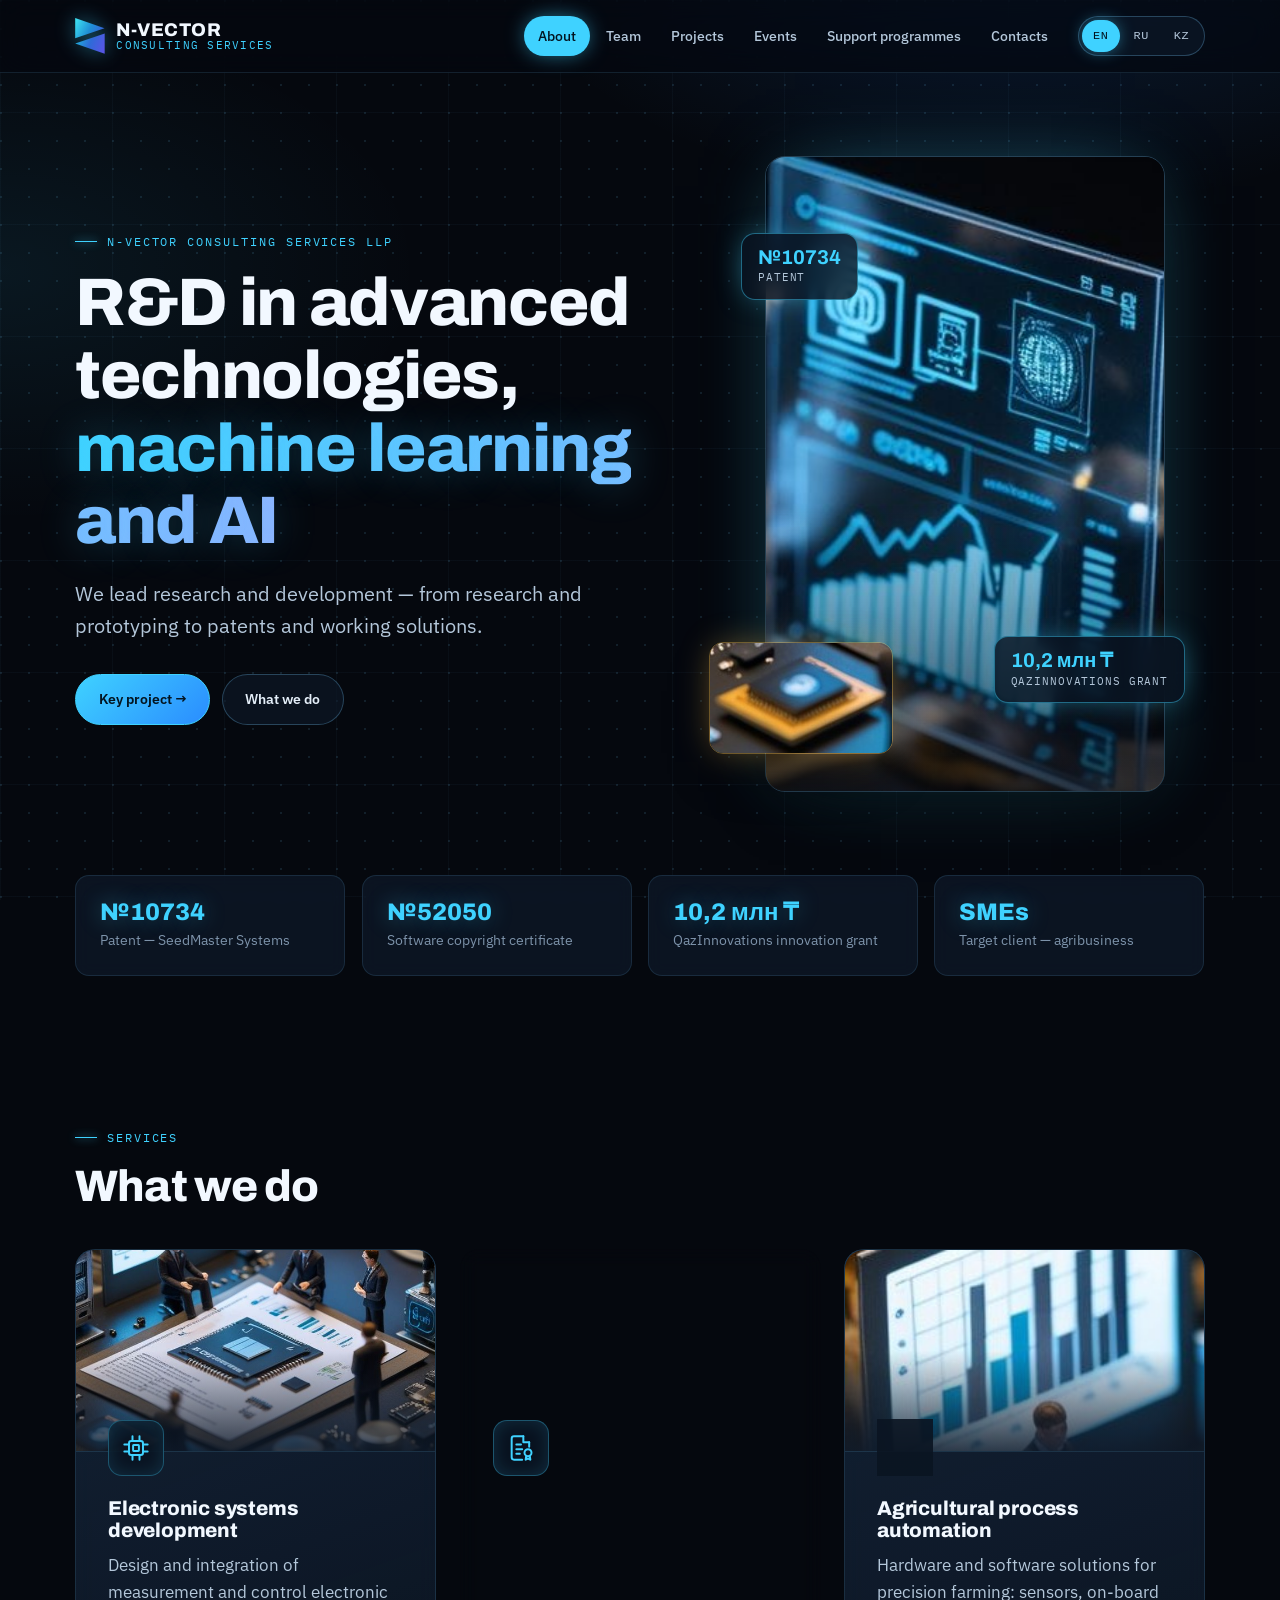
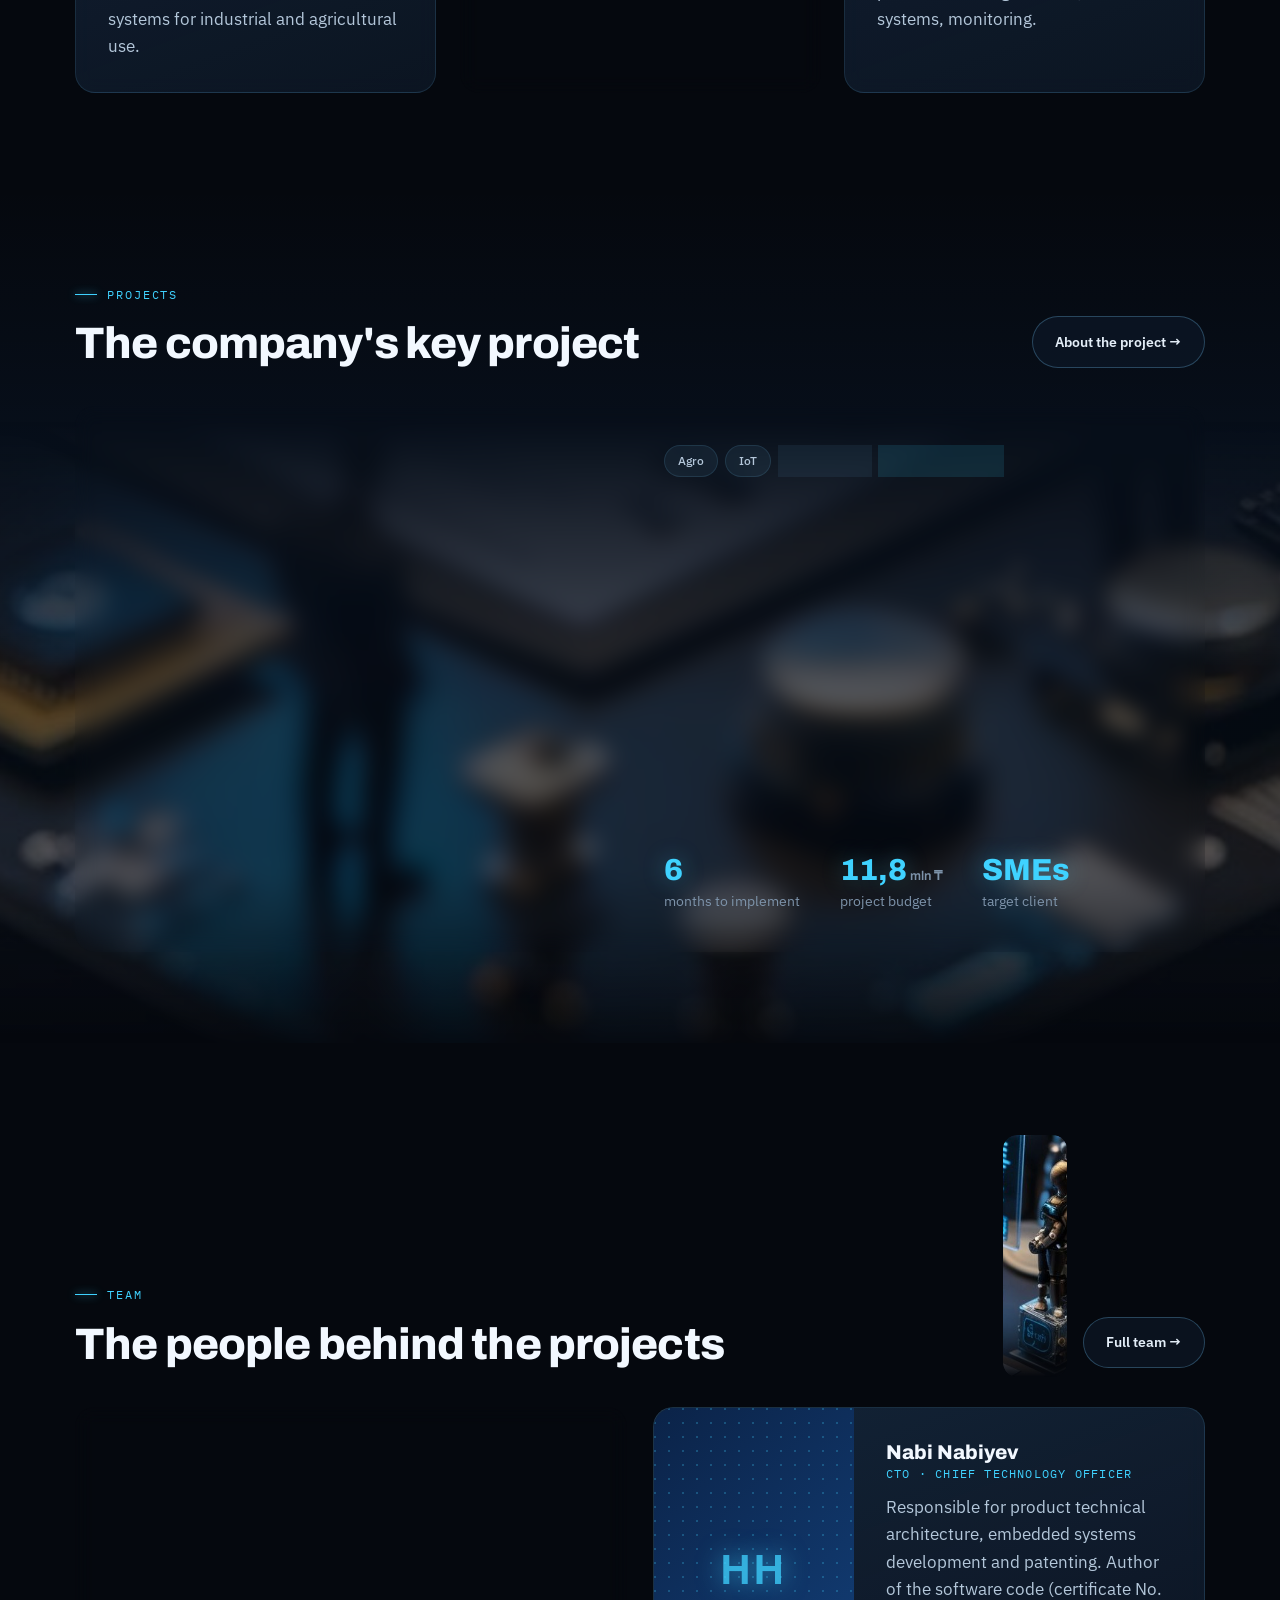
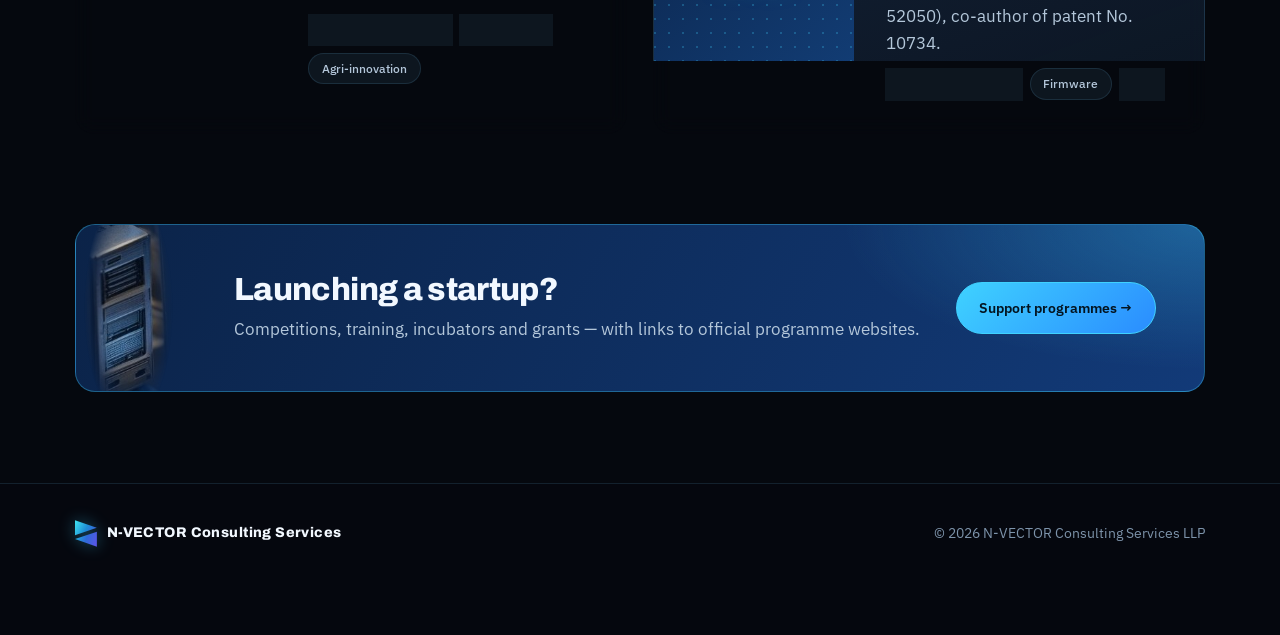
==== commit 941d80dc: "feat: три языка (EN/RU/KZ) и мобильный режим - переключатель EN / RU / KZ в правом верхнем углу, выб" ====
--- a/index.html
+++ b/index.html
@@ -13,23 +13,31 @@
   <link rel="stylesheet" href="css/style.css">
 </head>
 <body data-page="home">
-  <a class="skip-link" href="#main">Перейти к содержанию</a>
+  <a class="skip-link" href="#main" data-i18n="skip">Перейти к содержанию</a>
 
   <header class="site-header">
     <div class="wrap header-inner">
-      <a class="brand" href="index.html" aria-label="N-VECTOR Consulting Services — на главную">
+      <a class="brand" href="index.html" aria-label="N-VECTOR Consulting Services — на главную" data-i18n-attr="aria-label:brand.home">
         <img src="img/logo-mark-dark.svg" alt="" width="30" height="36">
         <span class="brand-text"><span class="brand-name">N-VECTOR</span><span class="brand-sub">Consulting Services</span></span>
       </a>
-      <button class="nav-toggle" type="button" aria-expanded="false" aria-controls="site-nav">Меню</button>
-      <nav id="site-nav" class="site-nav" aria-label="Основная навигация">
-        <a href="index.html" data-nav="home">О компании</a>
-        <a href="team.html" data-nav="team">Команда</a>
-        <a href="projects.html" data-nav="projects">Проекты</a>
-        <a href="events.html" data-nav="events">Мероприятия</a>
-        <a href="programs.html" data-nav="programs">Программы поддержки</a>
-        <a href="contacts.html" data-nav="contacts">Контакты</a>
+      <nav id="site-nav" class="site-nav" aria-label="Основная навигация" data-i18n-attr="aria-label:nav.label">
+        <a href="index.html" data-nav="home" data-i18n="nav.home">О компании</a>
+        <a href="team.html" data-nav="team" data-i18n="nav.team">Команда</a>
+        <a href="projects.html" data-nav="projects" data-i18n="nav.projects">Проекты</a>
+        <a href="events.html" data-nav="events" data-i18n="nav.events">Мероприятия</a>
+        <a href="programs.html" data-nav="programs" data-i18n="nav.programs">Программы поддержки</a>
+        <a href="contacts.html" data-nav="contacts" data-i18n="nav.contacts">Контакты</a>
       </nav>
+      <div class="lang-switch" role="group" aria-label="Язык сайта" data-i18n-attr="aria-label:lang.label">
+        <button type="button" data-lang="en" lang="en" aria-pressed="false">EN</button>
+        <button type="button" data-lang="ru" lang="ru" aria-pressed="true">RU</button>
+        <button type="button" data-lang="kz" lang="kk" aria-pressed="false">KZ</button>
+      </div>
+      <button class="nav-toggle" type="button" aria-expanded="false" aria-controls="site-nav">
+        <span class="burger" aria-hidden="true"><span></span><span></span><span></span></span>
+        <span class="nav-toggle-label" data-i18n="nav.menu">Меню</span>
+      </button>
     </div>
   </header>
 
@@ -37,31 +45,31 @@
     <div class="hero-band">
       <section class="wrap hero" aria-labelledby="hero-title">
         <div>
-          <p class="eyebrow">ТОО «N-VECTOR Consulting Services»</p>
-          <h1 id="hero-title">НИОКР в сфере передовых технологий, <em>машинного обучения и ИИ</em></h1>
-          <p class="lede">Руководим научно-исследовательской и опытно-конструкторской деятельностью: от исследования и прототипа до патента и работающего решения.</p>
+          <p class="eyebrow" data-i18n="company">ТОО «N-VECTOR Consulting Services»</p>
+          <h1 id="hero-title" data-i18n-html="home.title">НИОКР в сфере передовых технологий, <em>машинного обучения и ИИ</em></h1>
+          <p class="lede" data-i18n="home.lede">Руководим научно-исследовательской и опытно-конструкторской деятельностью: от исследования и прототипа до патента и работающего решения.</p>
           <div class="hero-actions">
-            <a class="btn" href="#key-project">Ключевой проект →</a>
-            <a class="btn btn-ghost" href="#services">Что мы делаем</a>
+            <a class="btn" href="#key-project" data-i18n="home.ctaKey">Ключевой проект →</a>
+            <a class="btn btn-ghost" href="#services" data-i18n="home.ctaServices">Что мы делаем</a>
           </div>
         </div>
 
         <div class="hero-stage">
           <figure class="hero-visual" style="margin:0">
-            <img src="img/scene/hologram.jpg" alt="Голографическая панель с графиками и аналитическими показателями" width="295" height="470" fetchpriority="high">
+            <img src="img/scene/hologram.jpg" alt="Голографическая панель с графиками и аналитическими показателями" data-i18n-attr="alt:home.heroAlt" width="295" height="470" fetchpriority="high">
           </figure>
           <img class="scene-piece hero-chip" src="img/scene/gold-chip.jpg" alt="" aria-hidden="true" width="215" height="130">
-          <div class="float-badge b1"><b>№10734</b><span>патент</span></div>
-          <div class="float-badge b2"><b>10,2 млн ₸</b><span>грант QazInnovations</span></div>
+          <div class="float-badge b1"><b>№10734</b><span data-i18n="badge.patent">патент</span></div>
+          <div class="float-badge b2"><b>10,2 млн ₸</b><span data-i18n="badge.grant">грант QazInnovations</span></div>
         </div>
       </section>
 
       <div class="wrap" style="padding-bottom:clamp(2.5rem,4vw,4rem)">
         <div class="facts">
-          <div class="fact"><span class="fact-value">№10734</span><span class="fact-label">Патент — SeedMaster Systems</span></div>
-          <div class="fact"><span class="fact-value">№52050</span><span class="fact-label">Свидетельство на программный код</span></div>
-          <div class="fact"><span class="fact-value">10,2 млн ₸</span><span class="fact-label">Инновационный грант QazInnovations</span></div>
-          <div class="fact"><span class="fact-value">МСБ</span><span class="fact-label">Целевой клиент — агробизнес</span></div>
+          <div class="fact"><span class="fact-value">№10734</span><span class="fact-label" data-i18n="fact.patent">Патент — SeedMaster Systems</span></div>
+          <div class="fact"><span class="fact-value">№52050</span><span class="fact-label" data-i18n="fact.certificate">Свидетельство на программный код</span></div>
+          <div class="fact"><span class="fact-value">10,2 млн ₸</span><span class="fact-label" data-i18n="fact.grant">Инновационный грант QazInnovations</span></div>
+          <div class="fact"><span class="fact-value" data-i18n="fact.smeValue">МСБ</span><span class="fact-label" data-i18n="fact.client">Целевой клиент — агробизнес</span></div>
         </div>
       </div>
     </div>
@@ -70,34 +78,34 @@
       <div class="wrap">
         <div class="section-head">
           <div>
-            <p class="eyebrow">Услуги</p>
-            <h2 id="services-title">Что мы делаем</h2>
+            <p class="eyebrow" data-i18n="services.eyebrow">Услуги</p>
+            <h2 id="services-title" data-i18n="services.title">Что мы делаем</h2>
           </div>
         </div>
         <div class="services">
           <article class="service">
-            <div class="service-media"><img src="img/scene/chip-team.jpg" alt="Инженеры-миниатюры вокруг микросхемы на печатной плате" width="640" height="380" loading="lazy"></div>
+            <div class="service-media"><img src="img/scene/chip-team.jpg" alt="Инженеры-миниатюры вокруг микросхемы на печатной плате" data-i18n-attr="alt:s1.alt" width="640" height="380" loading="lazy"></div>
             <div class="service-icon" aria-hidden="true">
               <svg viewBox="0 0 24 24" fill="none" stroke="currentColor" stroke-width="1.7" stroke-linecap="round" stroke-linejoin="round"><rect x="6" y="6" width="12" height="12" rx="2"/><rect x="9.5" y="9.5" width="5" height="5" rx="0.5"/><path d="M9 2v4M15 2v4M9 18v4M15 18v4M2 9h4M2 15h4M18 9h4M18 15h4"/></svg>
             </div>
-            <h3>Разработка электронных систем</h3>
-            <p>Проектирование и интеграция измерительных и управляющих электронных комплексов для промышленного и агроприменения.</p>
+            <h3 data-i18n="s1.title">Разработка электронных систем</h3>
+            <p data-i18n="s1.text">Проектирование и интеграция измерительных и управляющих электронных комплексов для промышленного и агроприменения.</p>
           </article>
           <article class="service">
-            <div class="service-media"><img src="img/scene/monitor-analytics.jpg" alt="Монитор с исследовательскими схемами и аналитикой" width="300" height="290" loading="lazy"></div>
+            <div class="service-media"><img src="img/scene/monitor-analytics.jpg" alt="Монитор с исследовательскими схемами и аналитикой" data-i18n-attr="alt:s2.alt" width="300" height="290" loading="lazy"></div>
             <div class="service-icon" aria-hidden="true">
               <svg viewBox="0 0 24 24" fill="none" stroke="currentColor" stroke-width="1.7" stroke-linecap="round" stroke-linejoin="round"><path d="M14 2H6a2 2 0 0 0-2 2v16a2 2 0 0 0 2 2h7"/><path d="M14 2v5h5"/><path d="M19 7v4"/><path d="M8 9h4M8 13h5M8 17h3"/><circle cx="18" cy="16" r="3"/><path d="M16.5 18.6 16 22l2-1 2 1-.5-3.4"/></svg>
             </div>
-            <h3>Научные исследования и патентование</h3>
-            <p>Проведение НТИ, оформление патентов и свидетельств на полезные модели и программные продукты в РК.</p>
+            <h3 data-i18n="s2.title">Научные исследования и патентование</h3>
+            <p data-i18n="s2.text">Проведение НТИ, оформление патентов и свидетельств на полезные модели и программные продукты в РК.</p>
           </article>
           <article class="service">
-            <div class="service-media"><img src="img/scene/monitor-bars.jpg" alt="Монитор с диаграммой показателей мониторинга" width="255" height="335" loading="lazy"></div>
+            <div class="service-media"><img src="img/scene/monitor-bars.jpg" alt="Монитор с диаграммой показателей мониторинга" data-i18n-attr="alt:s3.alt" width="255" height="335" loading="lazy"></div>
             <div class="service-icon" aria-hidden="true">
               <svg viewBox="0 0 24 24" fill="none" stroke="currentColor" stroke-width="1.7" stroke-linecap="round" stroke-linejoin="round"><path d="M12 21V11"/><path d="M12 11c0-4 3-6 7-6 0 4-3 6-7 6Z"/><path d="M12 14c0-3-2.5-5-6-5 0 3 2.5 5 6 5Z"/><path d="M4 21h16"/></svg>
             </div>
-            <h3>Автоматизация агропроцессов</h3>
-            <p>Разработка аппаратно-программных решений для точного земледелия: датчики, бортовые комплексы, мониторинг.</p>
+            <h3 data-i18n="s3.title">Автоматизация агропроцессов</h3>
+            <p data-i18n="s3.text">Разработка аппаратно-программных решений для точного земледелия: датчики, бортовые комплексы, мониторинг.</p>
           </article>
         </div>
       </div>
@@ -108,33 +116,33 @@
       <div class="wrap">
         <div class="section-head">
           <div>
-            <p class="eyebrow">Проекты</p>
-            <h2 id="key-title">Ключевой проект компании</h2>
+            <p class="eyebrow" data-i18n="key.eyebrow">Проекты</p>
+            <h2 id="key-title" data-i18n="key.title">Ключевой проект компании</h2>
           </div>
-          <a class="btn btn-ghost" href="projects.html">Подробнее о проекте →</a>
+          <a class="btn btn-ghost" href="projects.html" data-i18n="key.more">Подробнее о проекте →</a>
         </div>
 
         <article class="feature">
           <div class="feature-media">
-            <img class="feature-main" src="img/projects/seedmaster-expo-1.webp" alt="Нагима Набиева на агровыставке рядом с посевным комплексом" width="1280" height="585" loading="lazy">
-            <img class="feature-thumb" src="img/projects/seedmaster-expo-2.webp" alt="Посевная техника на стенде выставки" width="1277" height="588" loading="lazy">
+            <img class="feature-main" src="img/projects/seedmaster-expo-1.webp" alt="Нагима Набиева на агровыставке рядом с посевным комплексом" data-i18n-attr="alt:sm.alt1" width="1280" height="585" loading="lazy">
+            <img class="feature-thumb" src="img/projects/seedmaster-expo-2.webp" alt="Посевная техника на стенде выставки" data-i18n-attr="alt:sm.alt2" width="1277" height="588" loading="lazy">
           </div>
           <div class="feature-body">
             <div class="tags">
-              <span class="tag">Агро</span><span class="tag">IoT</span><span class="tag">Казахстан</span><span class="tag tag-accent">Патент №10734</span>
+              <span class="tag" data-i18n="sm.tagAgro">Агро</span><span class="tag">IoT</span><span class="tag" data-i18n="sm.tagKz">Казахстан</span><span class="tag tag-accent" data-i18n="sm.tagPatent">Патент №10734</span>
             </div>
             <h3>SeedMaster Systems</h3>
-            <p>Электронная система точного высева семян с бортовым комплексом — инновационный проект, нацеленный на решение ключевых проблем агросектора Казахстана. Система использует высокоточные датчики для контроля нормы, глубины и равномерности высева в реальном времени.</p>
+            <p data-i18n="sm.desc">Электронная система точного высева семян с бортовым комплексом — инновационный проект, нацеленный на решение ключевых проблем агросектора Казахстана. Система использует высокоточные датчики для контроля нормы, глубины и равномерности высева в реальном времени.</p>
             <ul class="checklist">
-              <li>Высокоточные датчики контроля высева</li>
-              <li>Бортовой компьютер с дисплеем агронома</li>
-              <li>Монтаж на стандартные посевные комплексы</li>
-              <li>Инновационный грант QazInnovations — 10,2 млн ₸</li>
+              <li data-i18n="sm.f1">Высокоточные датчики контроля высева</li>
+              <li data-i18n="sm.f2">Бортовой компьютер с дисплеем агронома</li>
+              <li data-i18n="sm.f3">Монтаж на стандартные посевные комплексы</li>
+              <li data-i18n="sm.f4">Инновационный грант QazInnovations — 10,2 млн ₸</li>
             </ul>
             <div class="stats">
-              <div class="stat"><div class="stat-value">6</div><div class="stat-label">месяцев реализации</div></div>
-              <div class="stat"><div class="stat-value">11,8<small>млн ₸</small></div><div class="stat-label">бюджет проекта</div></div>
-              <div class="stat"><div class="stat-value">МСБ</div><div class="stat-label">целевой клиент</div></div>
+              <div class="stat"><div class="stat-value">6</div><div class="stat-label" data-i18n="stat.months">месяцев реализации</div></div>
+              <div class="stat"><div class="stat-value">11,8<small data-i18n="stat.mln">млн ₸</small></div><div class="stat-label" data-i18n="stat.budget">бюджет проекта</div></div>
+              <div class="stat"><div class="stat-value" data-i18n="fact.smeValue">МСБ</div><div class="stat-label" data-i18n="stat.client">целевой клиент</div></div>
             </div>
           </div>
         </article>
@@ -145,13 +153,13 @@
       <div class="wrap">
         <div class="section-head has-figure">
           <div>
-            <p class="eyebrow">Команда</p>
-            <h2 id="team-title">Кто стоит за проектами</h2>
+            <p class="eyebrow" data-i18n="team.eyebrow">Команда</p>
+            <h2 id="team-title" data-i18n="team.homeTitle">Кто стоит за проектами</h2>
           </div>
           <img class="scene-piece head-figure" src="img/scene/robot.jpg" alt="" aria-hidden="true" width="106" height="400" loading="lazy">
-          <a class="btn btn-ghost" href="team.html">Вся команда →</a>
+          <a class="btn btn-ghost" href="team.html" data-i18n="team.all">Вся команда →</a>
         </div>
-        <div class="team-grid" data-list="team" aria-live="polite"><p class="loading">Загрузка…</p></div>
+        <div class="team-grid" data-list="team" aria-live="polite"><p class="loading" data-i18n="loading">Загрузка…</p></div>
       </div>
     </section>
 
@@ -159,10 +167,10 @@
       <div class="cta-band has-server">
         <img class="cta-server" src="img/scene/server.jpg" alt="" aria-hidden="true" width="130" height="340" loading="lazy">
         <div>
-          <h2>Запускаете стартап?</h2>
-          <p>Конкурсы, обучение, инкубаторы и гранты — со ссылками на официальные сайты программ.</p>
+          <h2 data-i18n="cta.title">Запускаете стартап?</h2>
+          <p data-i18n="cta.text">Конкурсы, обучение, инкубаторы и гранты — со ссылками на официальные сайты программ.</p>
         </div>
-        <a class="btn" href="programs.html">Программы поддержки →</a>
+        <a class="btn" href="programs.html" data-i18n="cta.btn">Программы поддержки →</a>
       </div>
     </section>
   </main>
@@ -170,10 +178,14 @@
   <footer class="site-footer">
     <div class="wrap footer-inner">
       <span class="footer-brand"><img src="img/logo-mark-dark.svg" alt="" width="22" height="27">N-VECTOR Consulting Services</span>
-      <span>© <span data-year></span> ТОО «N-VECTOR Consulting Services»</span>
+      <span>© <span data-year></span> <span data-i18n="company">ТОО «N-VECTOR Consulting Services»</span></span>
     </div>
   </footer>
 
+  <script src="data/i18n/ru.js"></script>
+  <script src="data/i18n/en.js"></script>
+  <script src="data/i18n/kz.js"></script>
+  <script src="js/i18n.js"></script>
   <script src="data/fallback.js"></script>
   <script src="js/main.js"></script>
   <script src="js/motion.js"></script>
--- a/css/style.css
+++ b/css/style.css
@@ -186,7 +186,7 @@
 .brand-name { font-family: var(--font-head); font-weight: 800; font-size: 1.15rem; letter-spacing: 0.04em; color: #f2f8ff; }
 .brand-sub { font-family: var(--font-mono); font-size: 0.66rem; letter-spacing: 0.12em; color: var(--accent); text-transform: uppercase; }
 
-.site-nav { display: flex; gap: 0.15rem; flex-wrap: wrap; }
+.site-nav { display: flex; gap: 0.15rem; flex-wrap: wrap; margin-left: auto; }
 .site-nav a {
   color: var(--ink-2);
   text-decoration: none;
@@ -199,35 +199,69 @@
 .site-nav a:hover { color: #fff; background: var(--accent-soft); border-color: var(--line-strong); }
 .site-nav a[aria-current="page"] { color: var(--accent-ink); background: var(--accent); box-shadow: 0 0 22px -4px rgba(63, 210, 255, 0.7); }
 
+/* Переключатель языков EN / RU / KZ — правый верхний угол */
+.lang-switch {
+  display: inline-flex;
+  flex: none;
+  padding: 3px;
+  gap: 2px;
+  border-radius: 999px;
+  border: 1px solid var(--line-strong);
+  background: rgba(14, 26, 42, 0.6);
+}
+.lang-switch button {
+  font: inherit;
+  font-family: var(--font-mono);
+  font-size: 0.74rem;
+  font-weight: 500;
+  letter-spacing: 0.06em;
+  min-width: 2.4rem;
+  padding: 0.38rem 0.55rem;
+  border: none;
+  border-radius: 999px;
+  background: transparent;
+  color: var(--ink-2);
+  cursor: pointer;
+  transform: translate3d(var(--tx, 0px), var(--ty, 0px), 0);
+  transition: transform 450ms var(--spring), background var(--duration-fast), color var(--duration-fast), box-shadow var(--duration-fast);
+}
+.lang-switch button:hover { color: #fff; background: var(--accent-soft); }
+.lang-switch button[aria-pressed="true"] { background: var(--accent); color: var(--accent-ink); box-shadow: 0 0 18px -4px rgba(63, 210, 255, 0.8); }
+
 .nav-toggle {
   display: none;
+  align-items: center;
+  gap: 0.55rem;
+  flex: none;
   font: inherit;
   font-size: var(--text-sm);
   font-weight: 500;
   background: var(--surface);
   color: var(--ink);
   border: 1px solid var(--line-strong);
-  padding: 0.45rem 0.95rem;
+  padding: 0.5rem 0.9rem;
   border-radius: 999px;
   cursor: pointer;
 }
-
-@media (max-width: 960px) {
-  .nav-toggle { display: inline-block; }
-  .site-nav {
-    position: absolute;
-    left: 0;
-    right: 0;
-    top: 100%;
-    flex-direction: column;
-    background: rgba(7, 12, 20, 0.97);
-    border-bottom: 1px solid var(--line);
-    padding: 0.75rem var(--gutter) 1rem;
-    display: none;
-  }
-  .site-nav.is-open { display: flex; }
-  .site-nav a { padding: 0.75rem 1rem; }
-}
+.burger { position: relative; width: 18px; height: 12px; display: inline-block; }
+.burger span {
+  position: absolute;
+  left: 0;
+  width: 100%;
+  height: 2px;
+  border-radius: 2px;
+  background: currentColor;
+  transition: transform var(--duration) var(--ease), opacity var(--duration-fast), top var(--duration) var(--ease);
+}
+.burger span:nth-child(1) { top: 0; }
+.burger span:nth-child(2) { top: 5px; }
+.burger span:nth-child(3) { top: 10px; }
+.nav-toggle[aria-expanded="true"] { border-color: var(--accent); color: var(--accent); }
+.nav-toggle[aria-expanded="true"] .burger span:nth-child(1) { top: 5px; transform: rotate(45deg); }
+.nav-toggle[aria-expanded="true"] .burger span:nth-child(2) { opacity: 0; }
+.nav-toggle[aria-expanded="true"] .burger span:nth-child(3) { top: 5px; transform: rotate(-45deg); }
+
+
 
 /* ---------- Общие блоки ---------- */
 
@@ -977,6 +1011,101 @@
   .cta-band.has-server { padding-left: clamp(1.75rem, 4vw, 3rem); }
 }
 
+/* ---------- Мобильный режим (телефоны и планшеты) ---------- */
+
+@media (max-width: 1120px) {
+  .nav-toggle { display: inline-flex; }
+  .lang-switch { margin-left: auto; }
+  .site-nav {
+    /* шапка с backdrop-filter — контейнер для позиционирования, поэтому высоту задаём явно */
+    position: absolute;
+    left: 0;
+    right: 0;
+    top: 100%;
+    height: calc(100dvh - 72px);
+    margin: 0;
+    flex-direction: column;
+    flex-wrap: nowrap;
+    gap: 0.35rem;
+    background: var(--bg);
+    border-top: 1px solid var(--line);
+    padding: 1.25rem var(--gutter) calc(1.5rem + env(safe-area-inset-bottom, 0px));
+    overflow-y: auto;
+    display: none;
+  }
+  .site-nav.is-open { display: flex; animation: rise var(--duration) var(--ease); }
+  .site-nav a {
+    font-family: var(--font-head);
+    font-size: 1.35rem;
+    font-weight: 700;
+    padding: 0.9rem 1.1rem;
+    border-radius: var(--radius);
+    border: 1px solid var(--line);
+    background: rgba(14, 26, 42, 0.55);
+  }
+  .site-nav a[aria-current="page"] { border-color: var(--accent); }
+  .nav-open, .nav-open body { overflow: hidden; }
+}
+
+@media (max-width: 760px) {
+  :root { --space-section: 3rem; }
+  .header-inner { min-height: 64px; gap: 0.6rem; }
+  .site-nav { height: calc(100dvh - 64px); }
+  .brand img { width: 26px; height: 31px; }
+  .brand-name { font-size: 1.02rem; }
+  .brand-sub { font-size: 0.58rem; }
+
+  .hero { padding-block: 2rem 2.5rem; gap: 2.25rem; }
+  .hero-actions { flex-direction: column; align-items: stretch; }
+  .hero-actions .btn, .page-head-row .btn-add { justify-content: center; width: 100%; }
+  .hero-stage { max-width: 320px; }
+  .float-badge { padding: 0.55rem 0.75rem; }
+  .float-badge b { font-size: 1.05rem; }
+
+  .facts { grid-template-columns: repeat(2, minmax(0, 1fr)); }
+  .fact { padding: 1rem; }
+  .fact-value { font-size: 1.2rem; }
+
+  .section-head { margin-bottom: 1.5rem; }
+  .section-head .btn { width: 100%; justify-content: center; }
+
+  .stats { display: grid; grid-template-columns: repeat(3, minmax(0, 1fr)); gap: 0.75rem; }
+  .stat-value { font-size: 1.5rem; }
+
+  /* Фильтры программ — горизонтальная лента с прокруткой пальцем */
+  .filters { flex-wrap: nowrap; overflow-x: auto; margin-inline: calc(var(--gutter) * -1); padding: 0 var(--gutter) 0.4rem; scrollbar-width: none; }
+  .filters::-webkit-scrollbar { display: none; }
+  .chip { flex: none; padding: 0.6rem 1rem; }
+
+  .row { padding: 1.25rem 0; }
+  .row-link { padding: 0.35rem 0; }
+
+  .fab { width: 54px; height: 54px; font-size: 1.7rem; }
+
+  /* Форма «+» — «шторка» снизу экрана */
+  dialog.add-dialog {
+    width: 100%;
+    max-width: none;
+    max-height: 92dvh;
+    margin: auto 0 0;
+    border-radius: var(--radius-lg) var(--radius-lg) 0 0;
+    border-bottom: none;
+    padding-bottom: env(safe-area-inset-bottom, 0px);
+  }
+  .form-actions { flex-direction: column-reverse; }
+  .form-actions .btn { width: 100%; justify-content: center; }
+  .field input, .field textarea, .field select { font-size: 16px; padding: 0.8rem 0.85rem; } /* 16px — iOS не увеличивает страницу при вводе */
+
+  .footer-inner { flex-direction: column; align-items: flex-start; }
+}
+
+@media (max-width: 420px) {
+  .nav-toggle-label { position: absolute; width: 1px; height: 1px; overflow: hidden; clip: rect(0 0 0 0); white-space: nowrap; }
+  .nav-toggle { padding: 0.6rem 0.7rem; }
+  .lang-switch button { min-width: 2.1rem; padding: 0.38rem 0.4rem; }
+  .brand-sub { display: none; }
+}
+
 /* ---------- Без анимаций для тех, кто их отключил ---------- */
 
 @media (prefers-reduced-motion: reduce) {
@@ -986,7 +1115,7 @@
     transition-duration: 1ms !important;
   }
   .service, .feature, .member, .fact, .panel, .gallery figure, .hero-visual, .cta-band, .list,
-  .btn, .chip, .tag, .site-nav a, .nav-toggle, .brand, .stat, .service-icon, .float-badge,
+  .btn, .chip, .tag, .site-nav a, .lang-switch button, .nav-toggle, .brand, .stat, .service-icon, .float-badge,
   .scene-piece, .scene-band { transform: none !important; }
   .cta-server { transform: translateY(-50%) !important; }
 }
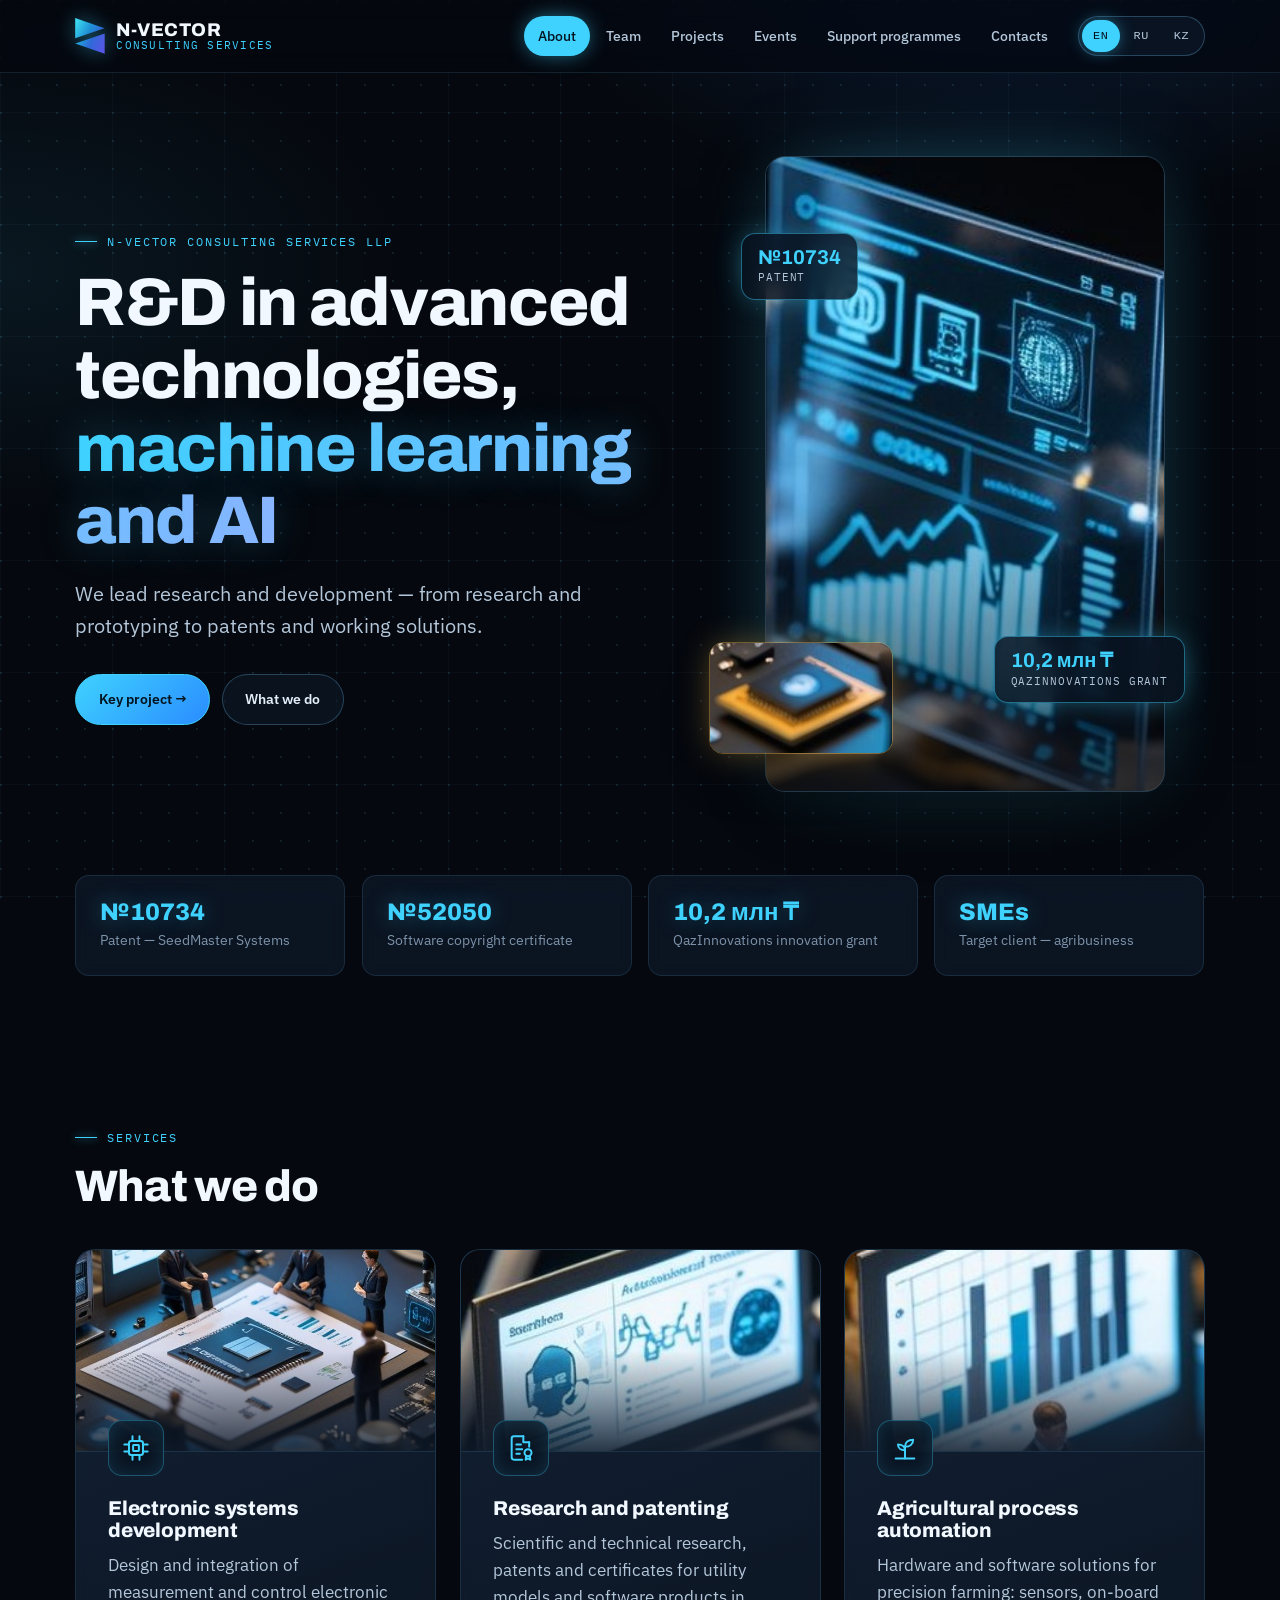
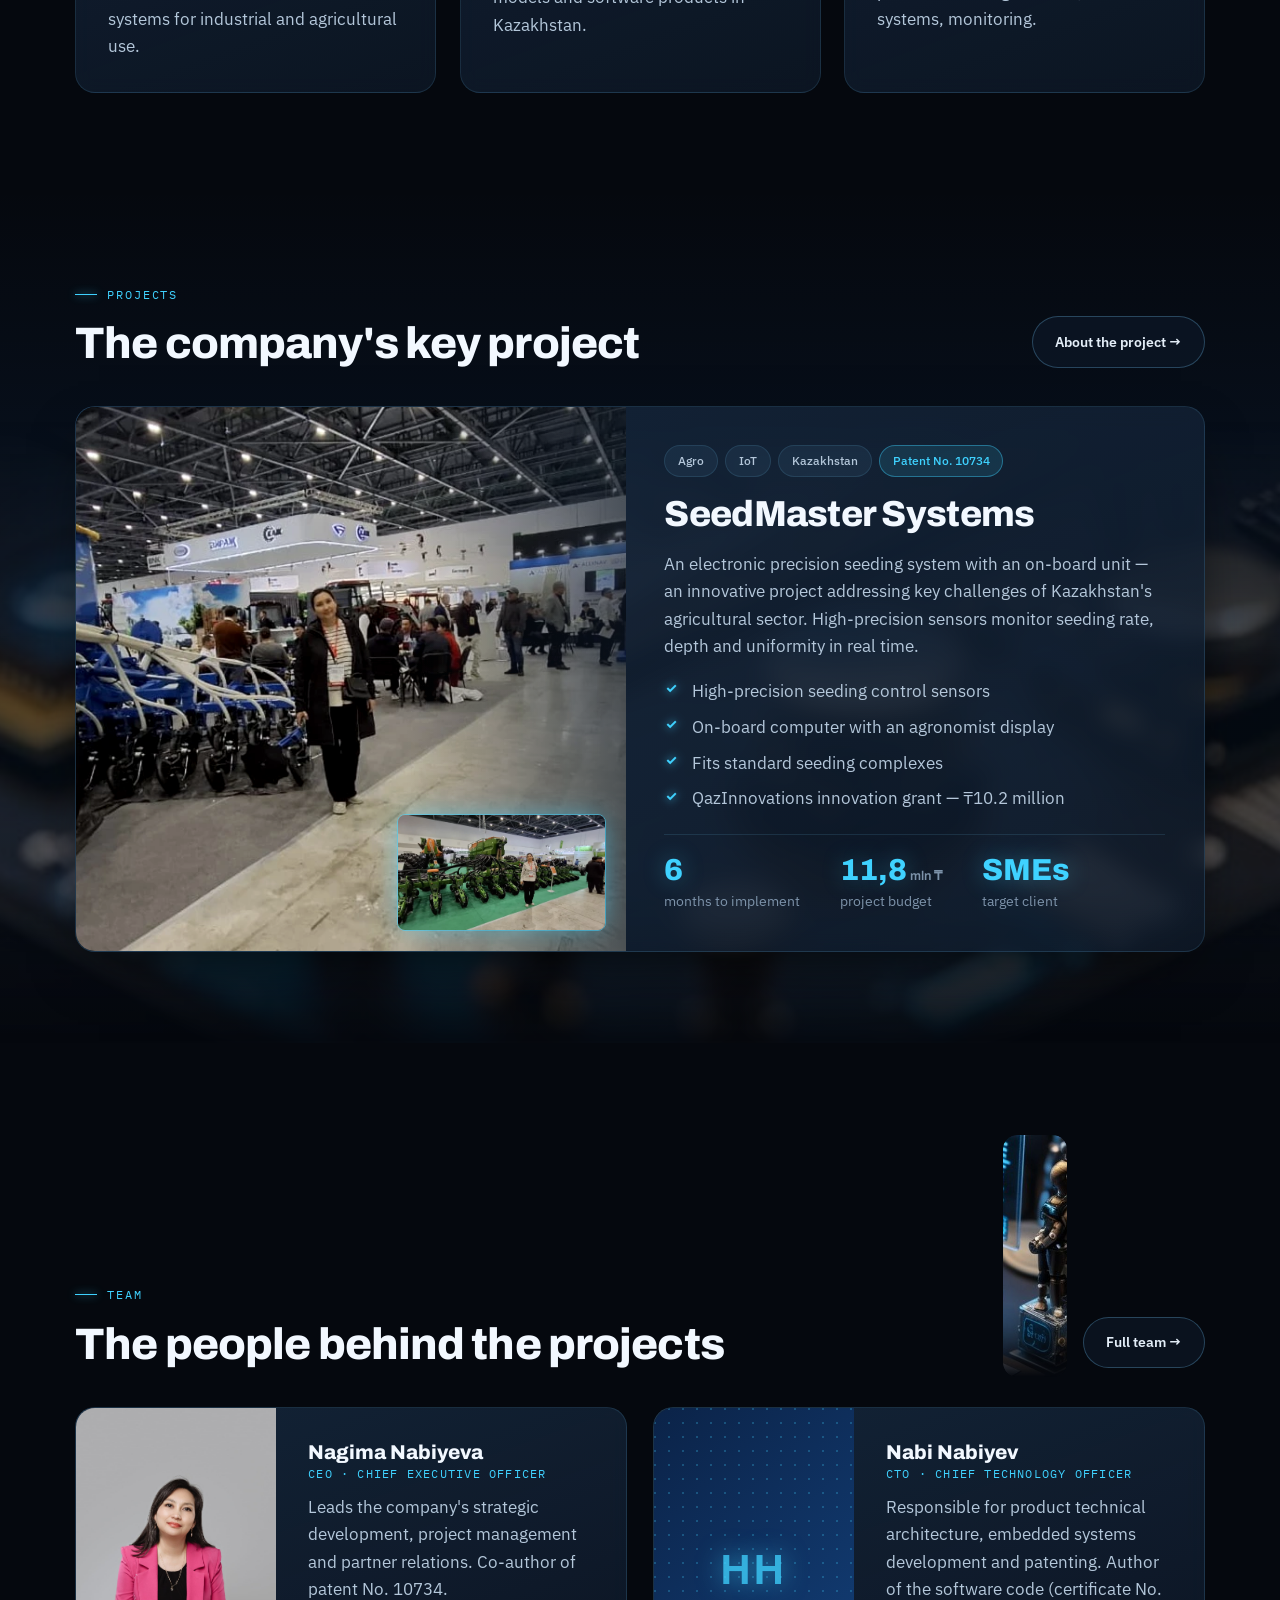
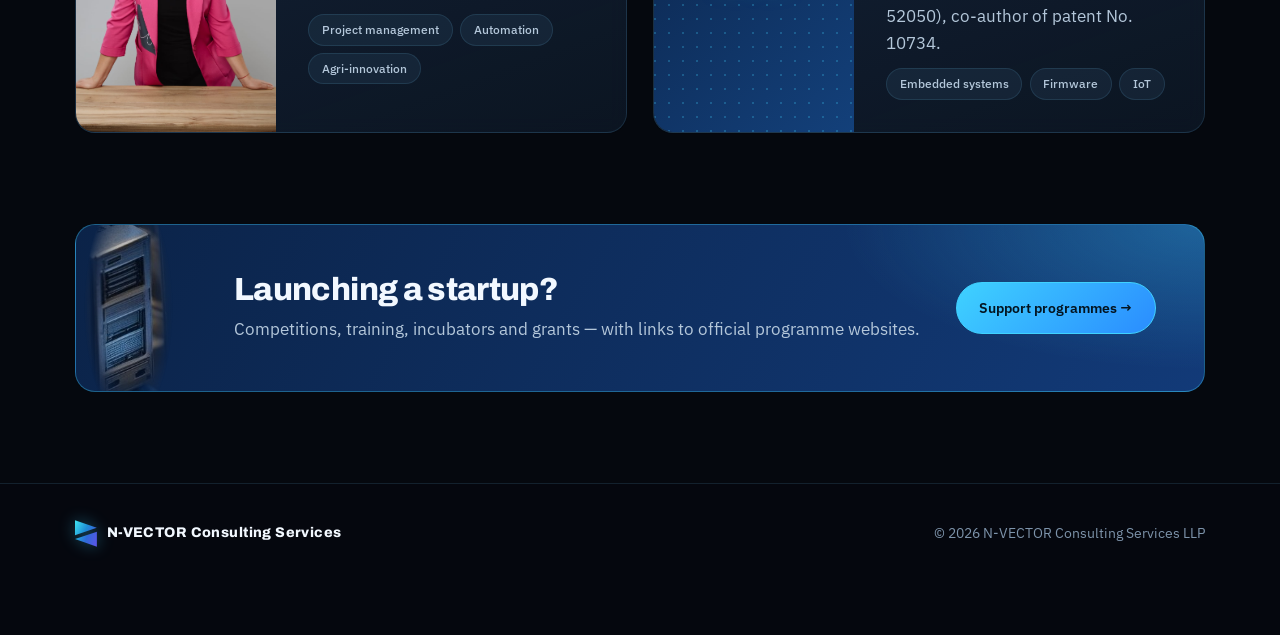
==== commit 92904dc0: "feat: админ-панель и пользовательская версия сайта только для просмотра - admin.html: вход по ключу," ====
--- a/index.html
+++ b/index.html
@@ -186,6 +186,7 @@
   <script src="data/i18n/en.js"></script>
   <script src="data/i18n/kz.js"></script>
   <script src="js/i18n.js"></script>
+  <script src="js/shared.js"></script>
   <script src="data/fallback.js"></script>
   <script src="js/main.js"></script>
   <script src="js/motion.js"></script>
--- a/css/style.css
+++ b/css/style.css
@@ -53,6 +53,9 @@
 *::after { box-sizing: border-box; }
 
 html { -webkit-text-size-adjust: 100%; scroll-behavior: smooth; }
+
+/* Атрибут hidden всегда скрывает элемент, даже если у класса задан display */
+[hidden] { display: none !important; }
 
 body {
   margin: 0;
@@ -888,6 +891,19 @@
 .footer-inner { display: flex; justify-content: space-between; align-items: center; gap: 1rem; flex-wrap: wrap; font-size: var(--text-sm); }
 .footer-brand { display: inline-flex; align-items: center; gap: 0.6rem; color: #f2f8ff; font-family: var(--font-head); font-weight: 800; letter-spacing: 0.03em; }
 .footer-brand img { width: 22px; height: 27px; filter: drop-shadow(0 0 8px rgba(63, 210, 255, 0.4)); }
+
+/* Плашка предпросмотра правок из демо-режима админки (?preview=1) */
+.preview-banner {
+  position: relative;
+  z-index: 25;
+  padding: 0.55rem var(--gutter);
+  text-align: center;
+  font-family: var(--font-mono);
+  font-size: 0.74rem;
+  letter-spacing: 0.04em;
+  color: #1a1203;
+  background: #f2b84b;
+}
 
 /* ---------- Элементы сцены, разнесённые по сайту ----------
    Каждый кусок исходной картинки (голограмма, мониторы, чип, сервер, робот, плата) живёт в своём разделе,
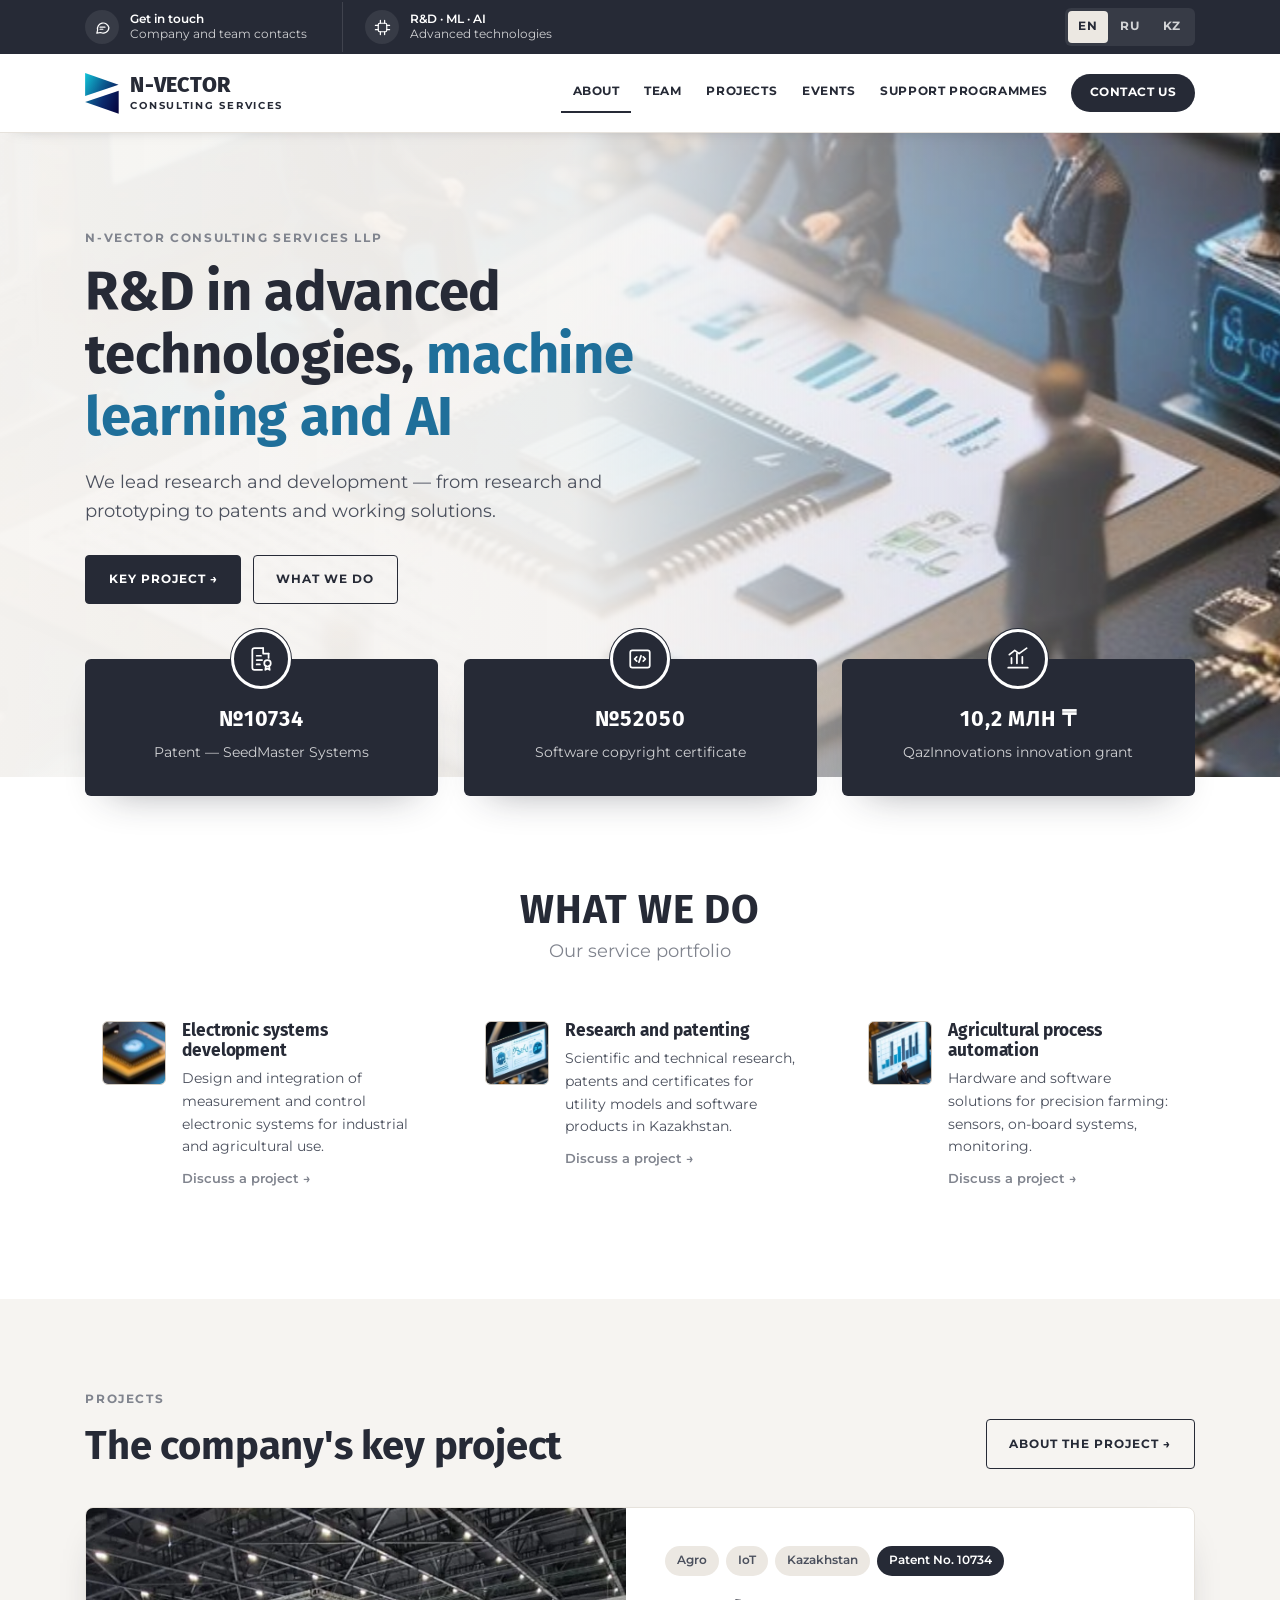
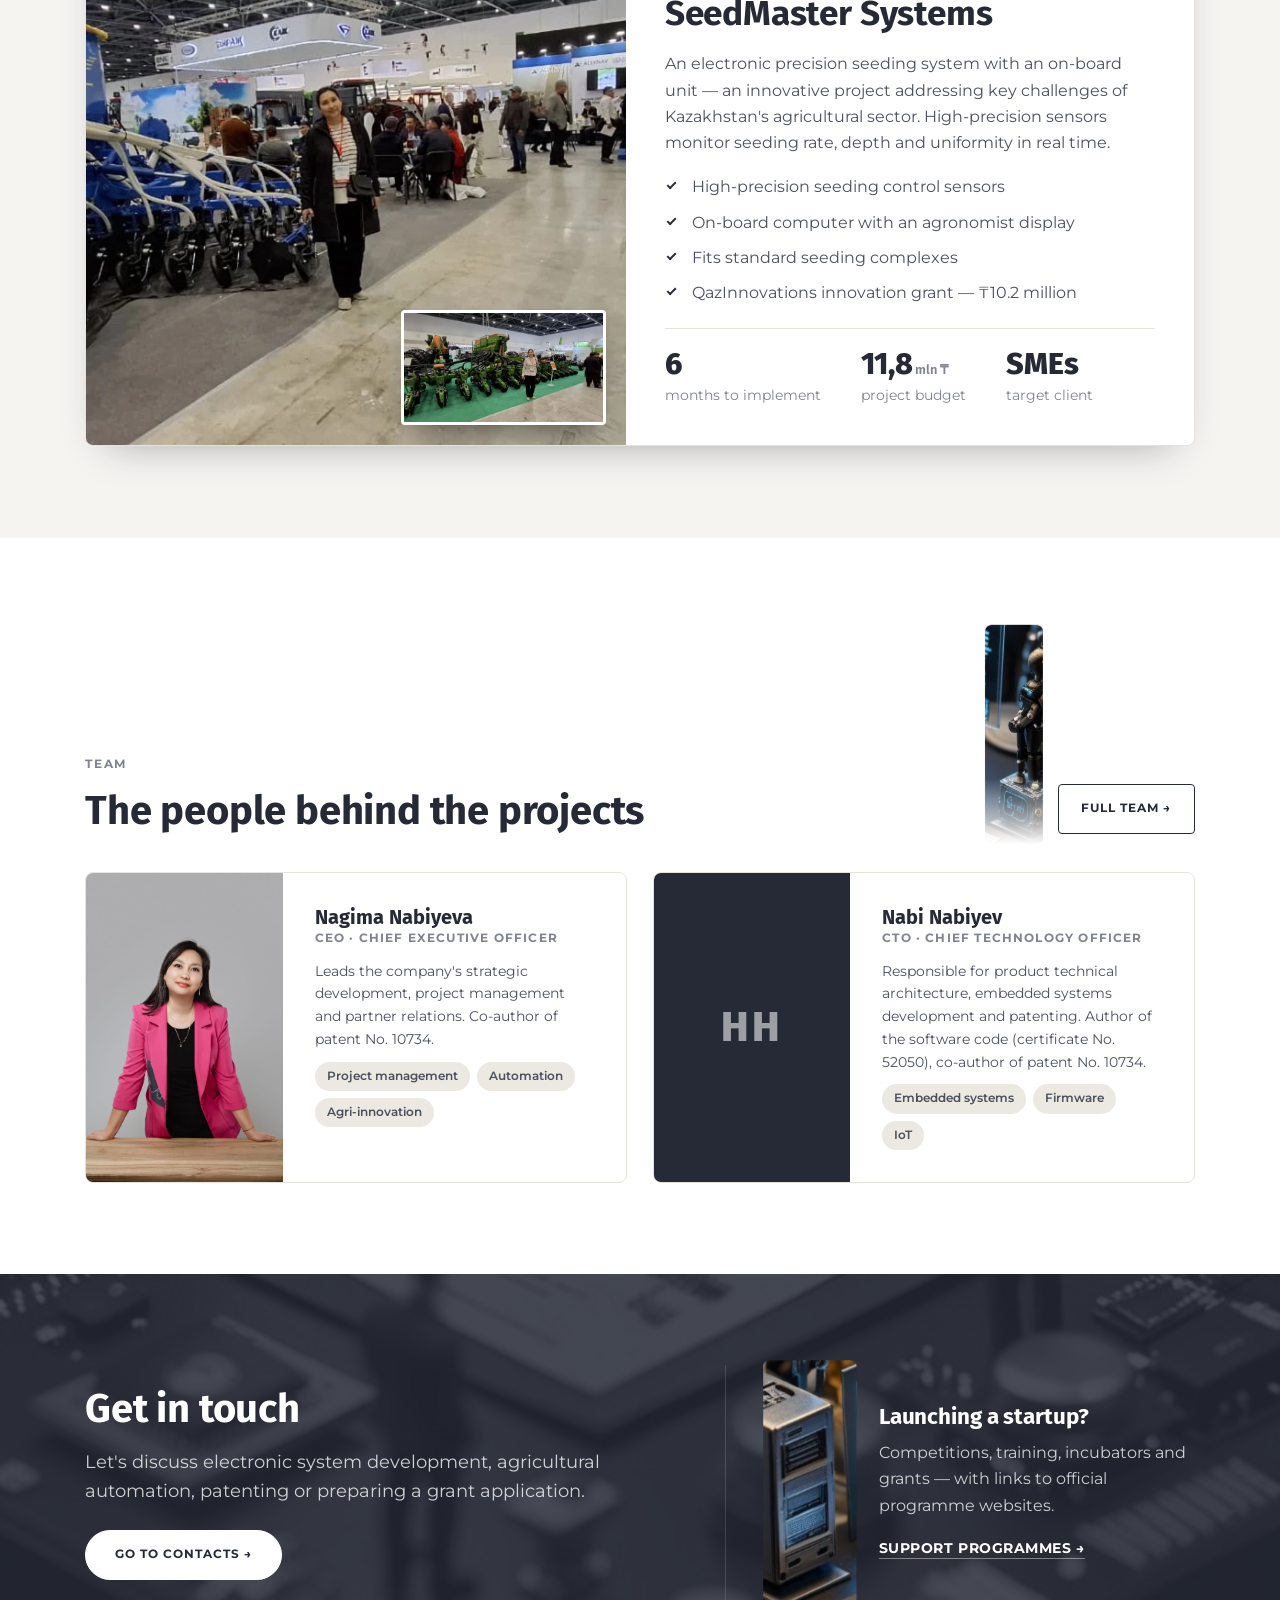
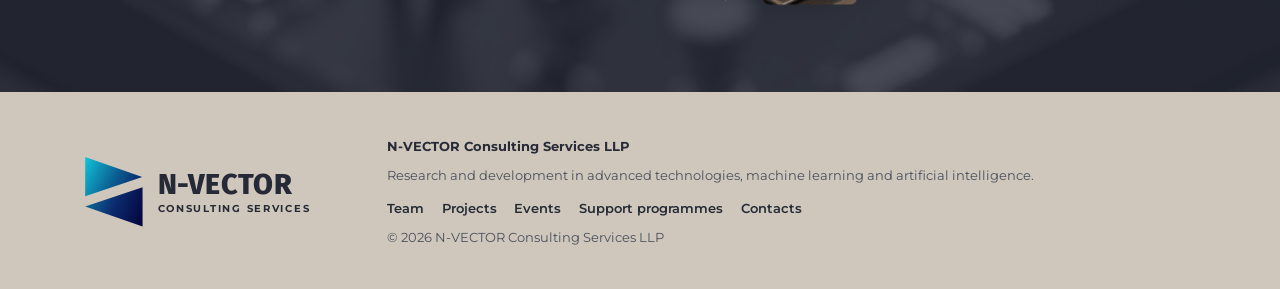
==== commit f28f10ac: "feat: деловой дизайн по образцу — графит, белый, беж - тёмная верхняя полоса с переключателем EN / R" ====
--- a/index.html
+++ b/index.html
@@ -5,20 +5,38 @@
   <meta name="viewport" content="width=device-width, initial-scale=1, viewport-fit=cover">
   <title>N-VECTOR Consulting Services — НИОКР в сфере передовых технологий, машинного обучения и ИИ</title>
   <meta name="description" content="ТОО «N-VECTOR Consulting Services»: руководство научно-исследовательской и опытно-конструкторской деятельностью (НИОКР) в сфере передовых технологий, машинного обучения и искусственного интеллекта. Ключевой проект — SeedMaster Systems.">
-  <meta name="theme-color" content="#05080e">
+  <meta name="theme-color" content="#262a36">
   <link rel="icon" href="img/logo-mark.svg" type="image/svg+xml">
   <link rel="preconnect" href="https://fonts.googleapis.com">
   <link rel="preconnect" href="https://fonts.gstatic.com" crossorigin>
-  <link rel="stylesheet" href="https://fonts.googleapis.com/css2?family=Archivo:wght@600;700;800&family=IBM+Plex+Mono:wght@400;500&family=IBM+Plex+Sans:wght@400;500;600&display=swap">
+  <link rel="stylesheet" href="https://fonts.googleapis.com/css2?family=Fira+Sans:wght@500;600;700;800&family=Montserrat:wght@400;500;600;700&display=swap">
   <link rel="stylesheet" href="css/style.css">
 </head>
 <body data-page="home">
   <a class="skip-link" href="#main" data-i18n="skip">Перейти к содержанию</a>
 
+  <div class="topbar">
+    <div class="wrap topbar-inner">
+      <a class="topbar-item" href="contacts.html">
+        <span class="topbar-icon" aria-hidden="true"><svg viewBox="0 0 24 24" fill="none" stroke="currentColor" stroke-width="1.7" stroke-linecap="round" stroke-linejoin="round"><path d="M21 12a8 8 0 0 1-11.6 7.1L4 20l1.1-4.4A8 8 0 1 1 21 12Z"/><path d="M8.5 11.5h7M8.5 14.5h4"/></svg></span>
+        <span class="topbar-text"><b data-i18n="top.contactTitle">Связаться с нами</b><small data-i18n="top.contactText">Контакты компании и команды</small></span>
+      </a>
+      <div class="topbar-item topbar-item--focus">
+        <span class="topbar-icon" aria-hidden="true"><svg viewBox="0 0 24 24" fill="none" stroke="currentColor" stroke-width="1.7" stroke-linecap="round" stroke-linejoin="round"><rect x="6" y="6" width="12" height="12" rx="2"/><path d="M9 2v4M15 2v4M9 18v4M15 18v4M2 9h4M2 15h4M18 9h4M18 15h4"/></svg></span>
+        <span class="topbar-text"><b data-i18n="top.focusTitle">НИОКР · ML · ИИ</b><small data-i18n="top.focusText">Передовые технологии</small></span>
+      </div>
+      <div class="lang-switch" role="group" aria-label="Язык сайта" data-i18n-attr="aria-label:lang.label">
+        <button type="button" data-lang="en" lang="en" aria-pressed="false">EN</button>
+        <button type="button" data-lang="ru" lang="ru" aria-pressed="true">RU</button>
+        <button type="button" data-lang="kz" lang="kk" aria-pressed="false">KZ</button>
+      </div>
+    </div>
+  </div>
+
   <header class="site-header">
     <div class="wrap header-inner">
       <a class="brand" href="index.html" aria-label="N-VECTOR Consulting Services — на главную" data-i18n-attr="aria-label:brand.home">
-        <img src="img/logo-mark-dark.svg" alt="" width="30" height="36">
+        <img src="img/logo-mark.svg" alt="" width="34" height="41">
         <span class="brand-text"><span class="brand-name">N-VECTOR</span><span class="brand-sub">Consulting Services</span></span>
       </a>
       <nav id="site-nav" class="site-nav" aria-label="Основная навигация" data-i18n-attr="aria-label:nav.label">
@@ -27,13 +45,8 @@
         <a href="projects.html" data-nav="projects" data-i18n="nav.projects">Проекты</a>
         <a href="events.html" data-nav="events" data-i18n="nav.events">Мероприятия</a>
         <a href="programs.html" data-nav="programs" data-i18n="nav.programs">Программы поддержки</a>
-        <a href="contacts.html" data-nav="contacts" data-i18n="nav.contacts">Контакты</a>
+        <a class="nav-cta" href="contacts.html" data-nav="contacts" data-i18n="nav.cta">Связаться</a>
       </nav>
-      <div class="lang-switch" role="group" aria-label="Язык сайта" data-i18n-attr="aria-label:lang.label">
-        <button type="button" data-lang="en" lang="en" aria-pressed="false">EN</button>
-        <button type="button" data-lang="ru" lang="ru" aria-pressed="true">RU</button>
-        <button type="button" data-lang="kz" lang="kk" aria-pressed="false">KZ</button>
-      </div>
       <button class="nav-toggle" type="button" aria-expanded="false" aria-controls="site-nav">
         <span class="burger" aria-hidden="true"><span></span><span></span><span></span></span>
         <span class="nav-toggle-label" data-i18n="nav.menu">Меню</span>
@@ -42,77 +55,77 @@
   </header>
 
   <main id="main">
-    <div class="hero-band">
-      <section class="wrap hero" aria-labelledby="hero-title">
-        <div>
-          <p class="eyebrow" data-i18n="company">ТОО «N-VECTOR Consulting Services»</p>
-          <h1 id="hero-title" data-i18n-html="home.title">НИОКР в сфере передовых технологий, <em>машинного обучения и ИИ</em></h1>
-          <p class="lede" data-i18n="home.lede">Руководим научно-исследовательской и опытно-конструкторской деятельностью: от исследования и прототипа до патента и работающего решения.</p>
-          <div class="hero-actions">
-            <a class="btn" href="#key-project" data-i18n="home.ctaKey">Ключевой проект →</a>
-            <a class="btn btn-ghost" href="#services" data-i18n="home.ctaServices">Что мы делаем</a>
-          </div>
-        </div>
-
-        <div class="hero-stage">
-          <figure class="hero-visual" style="margin:0">
-            <img src="img/scene/hologram.jpg" alt="Голографическая панель с графиками и аналитическими показателями" data-i18n-attr="alt:home.heroAlt" width="295" height="470" fetchpriority="high">
-          </figure>
-          <img class="scene-piece hero-chip" src="img/scene/gold-chip.jpg" alt="" aria-hidden="true" width="215" height="130">
-          <div class="float-badge b1"><b>№10734</b><span data-i18n="badge.patent">патент</span></div>
-          <div class="float-badge b2"><b>10,2 млн ₸</b><span data-i18n="badge.grant">грант QazInnovations</span></div>
-        </div>
-      </section>
-
-      <div class="wrap" style="padding-bottom:clamp(2.5rem,4vw,4rem)">
-        <div class="facts">
-          <div class="fact"><span class="fact-value">№10734</span><span class="fact-label" data-i18n="fact.patent">Патент — SeedMaster Systems</span></div>
-          <div class="fact"><span class="fact-value">№52050</span><span class="fact-label" data-i18n="fact.certificate">Свидетельство на программный код</span></div>
-          <div class="fact"><span class="fact-value">10,2 млн ₸</span><span class="fact-label" data-i18n="fact.grant">Инновационный грант QazInnovations</span></div>
-          <div class="fact"><span class="fact-value" data-i18n="fact.smeValue">МСБ</span><span class="fact-label" data-i18n="fact.client">Целевой клиент — агробизнес</span></div>
-        </div>
-      </div>
-    </div>
-
+    <!-- Первый экран: фото на всю ширину со светлой подложкой под текстом -->
+    <section class="hero" aria-labelledby="hero-title">
+      <img class="hero-bg scene-piece" src="img/scene/chip-team.jpg" alt="" aria-hidden="true" width="640" height="380" fetchpriority="high">
+      <div class="wrap hero-inner">
+        <p class="eyebrow" data-i18n="company">ТОО «N-VECTOR Consulting Services»</p>
+        <h1 id="hero-title" data-i18n-html="home.title">НИОКР в сфере передовых технологий, <em>машинного обучения и ИИ</em></h1>
+        <p class="lede" data-i18n="home.lede">Руководим научно-исследовательской и опытно-конструкторской деятельностью: от исследования и прототипа до патента и работающего решения.</p>
+        <div class="hero-actions">
+          <a class="btn" href="#key-project" data-i18n="home.ctaKey">Ключевой проект →</a>
+          <a class="btn btn-ghost" href="#services" data-i18n="home.ctaServices">Что мы делаем</a>
+        </div>
+      </div>
+    </section>
+
+    <!-- Три тёмные карточки достижений, заходящие на первый экран -->
+    <section class="wrap pillars" aria-label="Ключевые достижения" data-i18n-attr="aria-label:pillars.label">
+      <article class="pillar">
+        <span class="pillar-icon" aria-hidden="true"><svg viewBox="0 0 24 24" fill="none" stroke="currentColor" stroke-width="1.6" stroke-linecap="round" stroke-linejoin="round"><path d="M14 2H6a2 2 0 0 0-2 2v16a2 2 0 0 0 2 2h7"/><path d="M14 2v5h5"/><path d="M19 7v4"/><path d="M8 9h4M8 13h5M8 17h3"/><circle cx="18" cy="16" r="3"/><path d="M16.5 18.6 16 22l2-1 2 1-.5-3.4"/></svg></span>
+        <h2 class="pillar-title">№10734</h2>
+        <p data-i18n="fact.patent">Патент — SeedMaster Systems</p>
+      </article>
+      <article class="pillar">
+        <span class="pillar-icon" aria-hidden="true"><svg viewBox="0 0 24 24" fill="none" stroke="currentColor" stroke-width="1.6" stroke-linecap="round" stroke-linejoin="round"><rect x="3" y="4" width="18" height="16" rx="2"/><path d="m9 10-2 2 2 2M15 10l2 2-2 2M13 9l-2 6"/></svg></span>
+        <h2 class="pillar-title">№52050</h2>
+        <p data-i18n="fact.certificate">Свидетельство на программный код</p>
+      </article>
+      <article class="pillar">
+        <span class="pillar-icon" aria-hidden="true"><svg viewBox="0 0 24 24" fill="none" stroke="currentColor" stroke-width="1.6" stroke-linecap="round" stroke-linejoin="round"><path d="M3 20h18"/><path d="M6 16V11M11 16V7M16 16v-6"/><path d="m4 8 5-4 4 3 7-5"/></svg></span>
+        <h2 class="pillar-title">10,2 млн ₸</h2>
+        <p data-i18n="fact.grant">Инновационный грант QazInnovations</p>
+      </article>
+    </section>
+
+    <!-- Услуги -->
     <section class="section" id="services" aria-labelledby="services-title">
       <div class="wrap">
-        <div class="section-head">
-          <div>
-            <p class="eyebrow" data-i18n="services.eyebrow">Услуги</p>
-            <h2 id="services-title" data-i18n="services.title">Что мы делаем</h2>
-          </div>
+        <div class="section-head section-head--center">
+          <h2 id="services-title" data-i18n="services.title">Что мы делаем</h2>
+          <p class="section-sub" data-i18n="services.subtitle">Наш портфель услуг</p>
         </div>
         <div class="services">
           <article class="service">
-            <div class="service-media"><img src="img/scene/chip-team.jpg" alt="Инженеры-миниатюры вокруг микросхемы на печатной плате" data-i18n-attr="alt:s1.alt" width="640" height="380" loading="lazy"></div>
-            <div class="service-icon" aria-hidden="true">
-              <svg viewBox="0 0 24 24" fill="none" stroke="currentColor" stroke-width="1.7" stroke-linecap="round" stroke-linejoin="round"><rect x="6" y="6" width="12" height="12" rx="2"/><rect x="9.5" y="9.5" width="5" height="5" rx="0.5"/><path d="M9 2v4M15 2v4M9 18v4M15 18v4M2 9h4M2 15h4M18 9h4M18 15h4"/></svg>
-            </div>
-            <h3 data-i18n="s1.title">Разработка электронных систем</h3>
-            <p data-i18n="s1.text">Проектирование и интеграция измерительных и управляющих электронных комплексов для промышленного и агроприменения.</p>
+            <div class="service-media"><img src="img/scene/gold-chip.jpg" alt="Микросхема на печатной плате" data-i18n-attr="alt:s1.alt" width="215" height="130" loading="lazy"></div>
+            <div class="service-body">
+              <h3 data-i18n="s1.title">Разработка электронных систем</h3>
+              <p data-i18n="s1.text">Проектирование и интеграция измерительных и управляющих электронных комплексов для промышленного и агроприменения.</p>
+              <a class="service-link" href="contacts.html" data-i18n="services.more">Обсудить проект →</a>
+            </div>
           </article>
           <article class="service">
             <div class="service-media"><img src="img/scene/monitor-analytics.jpg" alt="Монитор с исследовательскими схемами и аналитикой" data-i18n-attr="alt:s2.alt" width="300" height="290" loading="lazy"></div>
-            <div class="service-icon" aria-hidden="true">
-              <svg viewBox="0 0 24 24" fill="none" stroke="currentColor" stroke-width="1.7" stroke-linecap="round" stroke-linejoin="round"><path d="M14 2H6a2 2 0 0 0-2 2v16a2 2 0 0 0 2 2h7"/><path d="M14 2v5h5"/><path d="M19 7v4"/><path d="M8 9h4M8 13h5M8 17h3"/><circle cx="18" cy="16" r="3"/><path d="M16.5 18.6 16 22l2-1 2 1-.5-3.4"/></svg>
-            </div>
-            <h3 data-i18n="s2.title">Научные исследования и патентование</h3>
-            <p data-i18n="s2.text">Проведение НТИ, оформление патентов и свидетельств на полезные модели и программные продукты в РК.</p>
+            <div class="service-body">
+              <h3 data-i18n="s2.title">Научные исследования и патентование</h3>
+              <p data-i18n="s2.text">Проведение НТИ, оформление патентов и свидетельств на полезные модели и программные продукты в РК.</p>
+              <a class="service-link" href="contacts.html" data-i18n="services.more">Обсудить проект →</a>
+            </div>
           </article>
           <article class="service">
             <div class="service-media"><img src="img/scene/monitor-bars.jpg" alt="Монитор с диаграммой показателей мониторинга" data-i18n-attr="alt:s3.alt" width="255" height="335" loading="lazy"></div>
-            <div class="service-icon" aria-hidden="true">
-              <svg viewBox="0 0 24 24" fill="none" stroke="currentColor" stroke-width="1.7" stroke-linecap="round" stroke-linejoin="round"><path d="M12 21V11"/><path d="M12 11c0-4 3-6 7-6 0 4-3 6-7 6Z"/><path d="M12 14c0-3-2.5-5-6-5 0 3 2.5 5 6 5Z"/><path d="M4 21h16"/></svg>
-            </div>
-            <h3 data-i18n="s3.title">Автоматизация агропроцессов</h3>
-            <p data-i18n="s3.text">Разработка аппаратно-программных решений для точного земледелия: датчики, бортовые комплексы, мониторинг.</p>
+            <div class="service-body">
+              <h3 data-i18n="s3.title">Автоматизация агропроцессов</h3>
+              <p data-i18n="s3.text">Разработка аппаратно-программных решений для точного земледелия: датчики, бортовые комплексы, мониторинг.</p>
+              <a class="service-link" href="contacts.html" data-i18n="services.more">Обсудить проект →</a>
+            </div>
           </article>
         </div>
       </div>
     </section>
 
-    <section class="section section-alt scene-host" id="key-project" aria-labelledby="key-title">
-      <img class="scene-band" src="img/scene/circuit.jpg" alt="" aria-hidden="true" width="736" height="284" loading="lazy">
+    <!-- Ключевой проект -->
+    <section class="section section-alt" id="key-project" aria-labelledby="key-title">
       <div class="wrap">
         <div class="section-head">
           <div>
@@ -149,6 +162,7 @@
       </div>
     </section>
 
+    <!-- Команда -->
     <section class="section" aria-labelledby="team-title">
       <div class="wrap">
         <div class="section-head has-figure">
@@ -163,22 +177,45 @@
       </div>
     </section>
 
-    <section class="wrap">
-      <div class="cta-band has-server">
-        <img class="cta-server" src="img/scene/server.jpg" alt="" aria-hidden="true" width="130" height="340" loading="lazy">
-        <div>
-          <h2 data-i18n="cta.title">Запускаете стартап?</h2>
-          <p data-i18n="cta.text">Конкурсы, обучение, инкубаторы и гранты — со ссылками на официальные сайты программ.</p>
-        </div>
-        <a class="btn" href="programs.html" data-i18n="cta.btn">Программы поддержки →</a>
+    <!-- Тёмный блок связи (как «Fale conosco» в образце) -->
+    <section class="dark-band" aria-labelledby="band-title">
+      <img class="dark-band-bg" src="img/scene/circuit.jpg" alt="" aria-hidden="true" width="736" height="284" loading="lazy">
+      <div class="wrap dark-band-inner">
+        <div class="dark-band-col">
+          <h2 id="band-title" data-i18n="contacts.title">Свяжитесь с нами</h2>
+          <p data-i18n="contacts.lede">Обсудим разработку электронной системы, автоматизацию агропроцессов, патентование или подготовку заявки на грант.</p>
+          <a class="btn btn-light" href="contacts.html" data-i18n="band.contactBtn">Перейти к контактам →</a>
+        </div>
+        <div class="dark-band-col dark-band-col--side">
+          <img class="cta-server scene-piece" src="img/scene/server.jpg" alt="" aria-hidden="true" width="130" height="340" loading="lazy">
+          <div>
+            <h3 data-i18n="cta.title">Запускаете стартап?</h3>
+            <p data-i18n="cta.text">Конкурсы, обучение, инкубаторы и гранты — со ссылками на официальные сайты программ.</p>
+            <a class="dark-band-link" href="programs.html" data-i18n="cta.btn">Программы поддержки →</a>
+          </div>
+        </div>
       </div>
     </section>
   </main>
 
   <footer class="site-footer">
     <div class="wrap footer-inner">
-      <span class="footer-brand"><img src="img/logo-mark-dark.svg" alt="" width="22" height="27">N-VECTOR Consulting Services</span>
-      <span>© <span data-year></span> <span data-i18n="company">ТОО «N-VECTOR Consulting Services»</span></span>
+      <a class="footer-brand" href="index.html" aria-label="N-VECTOR Consulting Services — на главную" data-i18n-attr="aria-label:brand.home">
+        <img src="img/logo-mark.svg" alt="" width="58" height="70">
+        <span class="brand-text"><span class="brand-name">N-VECTOR</span><span class="brand-sub">Consulting Services</span></span>
+      </a>
+      <div class="footer-info">
+        <p class="footer-company" data-i18n="company">ТОО «N-VECTOR Consulting Services»</p>
+        <p data-i18n="footer.about">Научно-исследовательские и опытно-конструкторские работы в сфере передовых технологий, машинного обучения и искусственного интеллекта.</p>
+        <nav class="footer-nav" aria-label="Основная навигация" data-i18n-attr="aria-label:nav.label">
+          <a href="team.html" data-i18n="nav.team">Команда</a>
+          <a href="projects.html" data-i18n="nav.projects">Проекты</a>
+          <a href="events.html" data-i18n="nav.events">Мероприятия</a>
+          <a href="programs.html" data-i18n="nav.programs">Программы поддержки</a>
+          <a href="contacts.html" data-i18n="nav.contacts">Контакты</a>
+        </nav>
+        <p class="footer-copy">© <span data-year></span> <span data-i18n="company">ТОО «N-VECTOR Consulting Services»</span></p>
+      </div>
     </div>
   </footer>
 
--- a/css/style.css
+++ b/css/style.css
@@ -1,51 +1,63 @@
-/* N-VECTOR — тёмная технологичная сцена: печатная плата, стеклянные голографические панели, бирюзовое свечение */
+/* N-VECTOR — деловой стиль: графитово-синий, белый и бежевый; фото на всю ширину, тёмные карточки, светлые секции */
 
 :root {
-  --bg: #05080e;
-  --bg-2: #0a111c;
-  --surface: rgba(14, 26, 42, 0.72);
-  --surface-solid: #0e1a2a;
-  --surface-hi: rgba(22, 40, 62, 0.85);
-  --ink: #e4eef8;
-  --ink-2: #b4c7da;
-  --muted: #7d93aa;
-  --line: rgba(110, 190, 235, 0.14);
-  --line-strong: rgba(110, 190, 235, 0.3);
-
-  --accent: #3fd2ff;
-  --accent-2: #2a8cff;
-  --accent-ink: #031420;
-  --accent-soft: rgba(63, 210, 255, 0.12);
-  --glow: 0 0 0 1px rgba(63, 210, 255, 0.35), 0 0 28px -4px rgba(63, 210, 255, 0.45);
-  --glow-strong: 0 0 0 1px rgba(63, 210, 255, 0.6), 0 0 40px -2px rgba(63, 210, 255, 0.55);
-  --shadow: 0 24px 60px -24px rgba(0, 0, 0, 0.85);
-  --danger: #ff7b72;
-  --ok: #4be3a8;
-
-  --font-head: "Archivo", "Arial Narrow", Arial, sans-serif;
-  --font-body: "IBM Plex Sans", "Segoe UI", Roboto, Arial, sans-serif;
-  --font-mono: "IBM Plex Mono", Consolas, "Courier New", monospace;
-
-  --text-sm: 0.875rem;
-  --text-base: clamp(1rem, 0.96rem + 0.2vw, 1.0625rem);
-  --text-lg: clamp(1.1rem, 1.04rem + 0.35vw, 1.25rem);
-  --text-h2: clamp(1.75rem, 1.35rem + 1.8vw, 2.75rem);
-  --text-h1: clamp(2.3rem, 1.5rem + 3.4vw, 4.2rem);
-
-  --wrap: 1200px;
+  /* Палитра */
+  --dark: #262a36;
+  --dark-2: #1e222c;
+  --sand: #cfc7bc;
+  --sand-soft: #ece8e2;
+  --bg: #ffffff;
+  --bg-2: #f6f4f1;
+  --surface: #ffffff;
+  --surface-solid: #ffffff;
+  --surface-hi: #ffffff;
+  --ink: #262a36;
+  --ink-2: #4b505d;
+  --muted: #80848e;
+  --line: #e6e2dc;
+  --line-strong: #cfc9c0;
+  --on-dark: #ffffff;
+  --on-dark-2: rgba(255, 255, 255, 0.78);
+
+  /* Акцент: в образце — тёмный графит; светло-синий из логотипа используется точечно */
+  --accent: #262a36;
+  --accent-2: #3d4354;
+  --accent-ink: #ffffff;
+  --accent-soft: #eef0f4;
+  --highlight: #1f6f9a;
+  --ok: #2f8a5a;
+  --warn: #a8700a;
+  --danger: #b3261e;
+
+  --glow: 0 0 0 1px rgba(38, 42, 54, 0.18), 0 10px 26px -14px rgba(38, 42, 54, 0.45);
+  --glow-strong: 0 12px 28px -12px rgba(38, 42, 54, 0.55);
+  --shadow: 0 18px 40px -24px rgba(30, 34, 44, 0.45);
+  --shadow-hover: 0 24px 48px -22px rgba(30, 34, 44, 0.55);
+
+  --font-head: "Fira Sans", "Segoe UI", Arial, sans-serif;
+  --font-body: "Montserrat", "Segoe UI", Roboto, Arial, sans-serif;
+  --font-mono: "Montserrat", "Segoe UI", Arial, sans-serif;
+
+  --text-sm: 0.86rem;
+  --text-base: clamp(0.95rem, 0.92rem + 0.15vw, 1rem);
+  --text-lg: clamp(1.02rem, 0.98rem + 0.25vw, 1.12rem);
+  --text-h2: clamp(1.7rem, 1.35rem + 1.5vw, 2.5rem);
+  --text-h1: clamp(2.1rem, 1.5rem + 2.6vw, 3.4rem);
+
+  --wrap: 1180px;
   --gutter: clamp(1rem, 0.6rem + 2vw, 2.5rem);
-  --space-section: clamp(3.5rem, 2.5rem + 4vw, 6.5rem);
-
-  --radius-sm: 8px;
-  --radius: 14px;
-  --radius-lg: 20px;
+  --space-section: clamp(3.5rem, 2.5rem + 4vw, 6rem);
+
+  --radius-sm: 4px;
+  --radius: 6px;
+  --radius-lg: 8px;
 
   --duration-fast: 160ms;
-  --duration: 320ms;
+  --duration: 300ms;
   --ease: cubic-bezier(0.16, 1, 0.3, 1);
-  --spring: cubic-bezier(0.34, 1.56, 0.64, 1);
-
-  color-scheme: dark;
+  --spring: cubic-bezier(0.34, 1.4, 0.64, 1);
+
+  color-scheme: light;
 }
 
 *,
@@ -60,47 +72,36 @@
 body {
   margin: 0;
   color: var(--ink);
+  background: var(--bg);
   font-family: var(--font-body);
   font-size: var(--text-base);
-  line-height: 1.6;
+  line-height: 1.65;
   min-height: 100vh;
   display: flex;
   flex-direction: column;
-  background-color: var(--bg);
-  /* «плата»: свечение сверху, тонкая сетка дорожек и точки контактов */
-  background-image:
-    radial-gradient(900px 500px at 80% -10%, rgba(42, 140, 255, 0.18), transparent 60%),
-    radial-gradient(700px 420px at 0% 30%, rgba(63, 210, 255, 0.08), transparent 60%),
-    radial-gradient(circle at 1px 1px, rgba(110, 190, 235, 0.13) 1px, transparent 1.5px),
-    linear-gradient(rgba(110, 190, 235, 0.035) 1px, transparent 1px),
-    linear-gradient(90deg, rgba(110, 190, 235, 0.035) 1px, transparent 1px);
-  background-size: auto, auto, 28px 28px, 112px 112px, 112px 112px;
-  background-attachment: fixed;
 }
 
 main { flex: 1; }
 
 img { max-width: 100%; display: block; }
 
-a { color: var(--accent); text-underline-offset: 3px; text-decoration-thickness: 1px; }
+a { color: var(--highlight); text-underline-offset: 3px; text-decoration-thickness: 1px; }
 a:hover { text-decoration-thickness: 2px; }
 
 :focus-visible {
-  outline: 2px solid var(--accent);
+  outline: 2px solid var(--highlight);
   outline-offset: 3px;
   border-radius: var(--radius-sm);
 }
 
 h1, h2, h3 {
   font-family: var(--font-head);
-  font-weight: 800;
-  line-height: 1.08;
-  letter-spacing: -0.02em;
+  font-weight: 700;
+  line-height: 1.15;
+  letter-spacing: -0.005em;
   margin: 0;
-  color: #f2f8ff;
-}
-
-.mono { font-family: var(--font-mono); }
+  color: var(--ink);
+}
 
 .wrap {
   width: 100%;
@@ -113,8 +114,8 @@
   position: absolute;
   left: 1rem;
   top: -100px;
-  background: var(--accent);
-  color: var(--accent-ink);
+  background: var(--dark);
+  color: #fff;
   padding: 0.5rem 0.9rem;
   border-radius: var(--radius-sm);
   z-index: 100;
@@ -122,114 +123,124 @@
 .skip-link:focus { top: 1rem; }
 
 /* ---------- Движение по наведению ----------
-   Карточки наклоняются за курсором (переменные --rx/--ry ставит js/main.js),
-   кнопки и метки «притягиваются» к курсору (--tx/--ty), по карточке бежит блик (--mx/--my). */
-
-.service, .feature, .member, .fact, .panel, .gallery figure, .hero-visual, .cta-band, .list {
+   Карточки слегка наклоняются за курсором (--rx/--ry ставит js/motion.js) и приподнимаются,
+   кнопки и метки «притягиваются» к курсору (--tx/--ty). В деловом стиле амплитуда небольшая. */
+
+.service, .feature, .member, .pillar, .panel, .gallery figure, .list {
   position: relative;
-  transform: perspective(1000px) rotateX(var(--rx, 0deg)) rotateY(var(--ry, 0deg)) translate3d(0, var(--lift, 0px), 0);
+  transform: perspective(1200px) rotateX(var(--rx, 0deg)) rotateY(var(--ry, 0deg)) translate3d(0, var(--lift, 0px), 0);
   transition: transform 600ms var(--ease), box-shadow var(--duration), border-color var(--duration);
 }
-.service.is-hover, .feature.is-hover, .member.is-hover, .fact.is-hover, .panel.is-hover,
-.gallery figure.is-hover, .hero-visual.is-hover, .cta-band.is-hover, .list.is-hover {
-  --lift: -6px;
+.service.is-hover, .feature.is-hover, .member.is-hover, .pillar.is-hover, .panel.is-hover,
+.gallery figure.is-hover, .list.is-hover {
+  --lift: -4px;
   transition: transform 140ms linear, box-shadow var(--duration), border-color var(--duration);
-  border-color: rgba(63, 210, 255, 0.45);
-  box-shadow: var(--glow), var(--shadow);
-}
-.service::after, .feature::after, .member::after, .fact::after, .panel::after,
-.gallery figure::after, .hero-visual::after, .cta-band::after, .list::after {
-  content: "";
-  position: absolute;
-  inset: 0;
-  border-radius: inherit;
-  background: radial-gradient(420px circle at var(--mx, 50%) var(--my, 50%), rgba(63, 210, 255, 0.14), transparent 45%);
-  opacity: 0;
-  transition: opacity var(--duration);
-  pointer-events: none;
-  z-index: 2;
-}
-.is-hover::after { opacity: 1; }
-
-.btn, .chip, .tag, .site-nav a, .nav-toggle, .brand, .stat, .service-icon, .float-badge {
+  box-shadow: var(--shadow-hover);
+}
+
+.btn, .chip, .tag, .site-nav a, .nav-toggle, .brand, .stat, .float-badge, .lang-switch button, .service-media {
   transform: translate3d(var(--tx, 0px), var(--ty, 0px), 0);
   transition: transform 450ms var(--spring), background var(--duration-fast), color var(--duration-fast),
     border-color var(--duration-fast), box-shadow var(--duration-fast);
 }
 
-/* ---------- Шапка ---------- */
+/* ---------- Верхняя тёмная полоса ---------- */
+
+.topbar { background: var(--dark); color: var(--on-dark); font-size: 0.78rem; }
+.topbar-inner { display: flex; align-items: center; gap: 0.75rem; min-height: 54px; }
+.topbar-item {
+  display: inline-flex;
+  align-items: center;
+  gap: 0.7rem;
+  padding: 0.5rem 1.4rem 0.5rem 0;
+  color: inherit;
+  text-decoration: none;
+  line-height: 1.3;
+}
+.topbar-item + .topbar-item { padding-left: 1.4rem; border-left: 1px solid rgba(255, 255, 255, 0.12); }
+.topbar-icon {
+  width: 34px;
+  height: 34px;
+  border-radius: 50%;
+  display: grid;
+  place-items: center;
+  background: rgba(255, 255, 255, 0.08);
+  flex: none;
+  transition: background var(--duration-fast), transform var(--duration) var(--spring);
+}
+.topbar-icon svg { width: 17px; height: 17px; }
+a.topbar-item:hover .topbar-icon { background: rgba(255, 255, 255, 0.18); transform: scale(1.08); }
+.topbar-text { display: grid; }
+.topbar-text b { font-weight: 600; }
+.topbar-text small { font-size: 0.74rem; color: var(--on-dark-2); }
+
+.lang-switch {
+  display: inline-flex;
+  flex: none;
+  margin-left: auto;
+  padding: 3px;
+  gap: 2px;
+  border-radius: var(--radius);
+  background: rgba(255, 255, 255, 0.08);
+}
+.lang-switch button {
+  font: inherit;
+  font-size: 0.74rem;
+  font-weight: 700;
+  letter-spacing: 0.06em;
+  min-width: 2.5rem;
+  padding: 0.42rem 0.6rem;
+  border: none;
+  border-radius: var(--radius-sm);
+  background: transparent;
+  color: var(--on-dark-2);
+  cursor: pointer;
+}
+.lang-switch button:hover { color: #fff; background: rgba(255, 255, 255, 0.12); }
+.lang-switch button[aria-pressed="true"] { background: var(--sand-soft); color: var(--dark); }
+
+/* ---------- Белая шапка ---------- */
 
 .site-header {
   position: sticky;
   top: 0;
   z-index: 20;
-  background: rgba(5, 8, 14, 0.72);
-  backdrop-filter: blur(14px) saturate(140%);
+  background: #fff;
   border-bottom: 1px solid var(--line);
-}
-
-.header-inner {
-  display: flex;
-  align-items: center;
-  justify-content: space-between;
-  gap: 1rem;
-  min-height: 72px;
-}
-
-.brand {
-  display: inline-flex;
-  align-items: center;
-  gap: 0.7rem;
+  box-shadow: 0 6px 18px -16px rgba(30, 34, 44, 0.6);
+}
+.header-inner { display: flex; align-items: center; justify-content: space-between; gap: 1rem; min-height: 78px; }
+
+.brand { display: inline-flex; align-items: center; gap: 0.7rem; color: var(--ink); text-decoration: none; }
+.brand img { width: 34px; height: 41px; transition: transform 600ms var(--spring); }
+.brand:hover img { transform: rotate(-6deg) scale(1.06); }
+.brand-text { display: flex; flex-direction: column; line-height: 1; }
+.brand-name { font-family: var(--font-head); font-weight: 800; font-size: 1.35rem; letter-spacing: 0.01em; color: var(--dark); }
+.brand-sub { font-size: 0.6rem; font-weight: 700; letter-spacing: 0.18em; text-transform: uppercase; color: var(--dark); margin-top: 0.3rem; }
+
+.site-nav { display: flex; align-items: center; gap: 0.15rem; margin-left: auto; }
+.site-nav a {
   color: var(--ink);
   text-decoration: none;
-}
-.brand img { width: 30px; height: 36px; filter: drop-shadow(0 0 10px rgba(63, 210, 255, 0.45)); transition: transform 600ms var(--spring); }
-.brand:hover img { transform: rotate(-8deg) scale(1.08); }
-.brand-text { display: flex; flex-direction: column; line-height: 1.05; }
-.brand-name { font-family: var(--font-head); font-weight: 800; font-size: 1.15rem; letter-spacing: 0.04em; color: #f2f8ff; }
-.brand-sub { font-family: var(--font-mono); font-size: 0.66rem; letter-spacing: 0.12em; color: var(--accent); text-transform: uppercase; }
-
-.site-nav { display: flex; gap: 0.15rem; flex-wrap: wrap; margin-left: auto; }
-.site-nav a {
-  color: var(--ink-2);
-  text-decoration: none;
-  font-size: var(--text-sm);
-  font-weight: 500;
-  padding: 0.5rem 0.8rem;
+  font-size: 0.74rem;
+  font-weight: 700;
+  letter-spacing: 0.05em;
+  text-transform: uppercase;
+  padding: 0.55rem 0.7rem;
+  border-bottom: 2px solid transparent;
+}
+.site-nav a:hover { color: var(--highlight); }
+.site-nav a[aria-current="page"]:not(.nav-cta) { border-bottom-color: var(--dark); }
+.site-nav .nav-cta {
+  margin-left: 0.6rem;
+  padding: 0.55rem 1.15rem;
   border-radius: 999px;
-  border: 1px solid transparent;
-}
-.site-nav a:hover { color: #fff; background: var(--accent-soft); border-color: var(--line-strong); }
-.site-nav a[aria-current="page"] { color: var(--accent-ink); background: var(--accent); box-shadow: 0 0 22px -4px rgba(63, 210, 255, 0.7); }
-
-/* Переключатель языков EN / RU / KZ — правый верхний угол */
-.lang-switch {
-  display: inline-flex;
-  flex: none;
-  padding: 3px;
-  gap: 2px;
-  border-radius: 999px;
-  border: 1px solid var(--line-strong);
-  background: rgba(14, 26, 42, 0.6);
-}
-.lang-switch button {
-  font: inherit;
-  font-family: var(--font-mono);
-  font-size: 0.74rem;
-  font-weight: 500;
-  letter-spacing: 0.06em;
-  min-width: 2.4rem;
-  padding: 0.38rem 0.55rem;
+  background: var(--dark);
+  color: #fff;
   border: none;
-  border-radius: 999px;
-  background: transparent;
-  color: var(--ink-2);
-  cursor: pointer;
-  transform: translate3d(var(--tx, 0px), var(--ty, 0px), 0);
-  transition: transform 450ms var(--spring), background var(--duration-fast), color var(--duration-fast), box-shadow var(--duration-fast);
-}
-.lang-switch button:hover { color: #fff; background: var(--accent-soft); }
-.lang-switch button[aria-pressed="true"] { background: var(--accent); color: var(--accent-ink); box-shadow: 0 0 18px -4px rgba(63, 210, 255, 0.8); }
+}
+.site-nav .nav-cta:hover { background: var(--accent-2); color: #fff; box-shadow: var(--glow-strong); }
+.site-nav .nav-cta[aria-current="page"] { box-shadow: 0 0 0 3px var(--sand-soft); }
 
 .nav-toggle {
   display: none;
@@ -238,11 +249,11 @@
   flex: none;
   font: inherit;
   font-size: var(--text-sm);
-  font-weight: 500;
-  background: var(--surface);
-  color: var(--ink);
-  border: 1px solid var(--line-strong);
-  padding: 0.5rem 0.9rem;
+  font-weight: 700;
+  background: var(--dark);
+  color: #fff;
+  border: none;
+  padding: 0.6rem 1rem;
   border-radius: 999px;
   cursor: pointer;
 }
@@ -259,40 +270,25 @@
 .burger span:nth-child(1) { top: 0; }
 .burger span:nth-child(2) { top: 5px; }
 .burger span:nth-child(3) { top: 10px; }
-.nav-toggle[aria-expanded="true"] { border-color: var(--accent); color: var(--accent); }
 .nav-toggle[aria-expanded="true"] .burger span:nth-child(1) { top: 5px; transform: rotate(45deg); }
 .nav-toggle[aria-expanded="true"] .burger span:nth-child(2) { opacity: 0; }
 .nav-toggle[aria-expanded="true"] .burger span:nth-child(3) { top: 5px; transform: rotate(-45deg); }
 
-
-
 /* ---------- Общие блоки ---------- */
 
 .eyebrow {
-  display: inline-flex;
-  align-items: center;
-  gap: 0.6rem;
-  font-family: var(--font-mono);
-  font-size: 0.76rem;
-  letter-spacing: 0.16em;
+  font-size: 0.74rem;
+  font-weight: 700;
+  letter-spacing: 0.14em;
   text-transform: uppercase;
-  color: var(--accent);
-  margin: 0 0 1rem;
-}
-.eyebrow::before {
-  content: "";
-  width: 22px;
-  height: 1px;
-  background: var(--accent);
-  box-shadow: 0 0 8px var(--accent);
-}
-
-.lede { font-size: var(--text-lg); color: var(--ink-2); max-width: 62ch; margin: 1.25rem 0 0; }
+  color: var(--muted);
+  margin: 0 0 0.8rem;
+}
+
+.lede { font-size: var(--text-lg); color: var(--ink-2); max-width: 60ch; margin: 1.1rem 0 0; }
 
 .section { padding-block: var(--space-section); }
-.section-alt {
-  background: linear-gradient(180deg, transparent, rgba(42, 140, 255, 0.05) 30%, rgba(42, 140, 255, 0.05) 70%, transparent);
-}
+.section-alt { background: var(--bg-2); }
 
 .section-head {
   display: flex;
@@ -303,264 +299,181 @@
   margin-bottom: clamp(1.75rem, 3vw, 2.75rem);
 }
 .section-head h2 { font-size: var(--text-h2); }
-
-.page-head {
-  padding-block: clamp(2.75rem, 2rem + 3vw, 5rem) clamp(2rem, 3vw, 3rem);
-  border-bottom: 1px solid var(--line);
-  background: radial-gradient(1000px 320px at 85% 0%, rgba(63, 210, 255, 0.12), transparent 60%);
-}
-.page-head h1 { font-size: var(--text-h1); }
-.page-head-row {
-  display: flex;
-  justify-content: space-between;
-  align-items: end;
-  gap: 1.25rem;
-  flex-wrap: wrap;
-}
-
-.source-note { font-family: var(--font-mono); font-size: 0.74rem; color: var(--muted); margin-top: 1.25rem; }
-.source-note::before { content: "● "; color: var(--ok); }
-.source-note[data-source="local"]::before { color: #f2b84b; }
+.section-head--center { flex-direction: column; align-items: center; text-align: center; gap: 0.2rem; }
+.section-head--center h2 { text-transform: uppercase; letter-spacing: 0.02em; }
+.section-sub { margin: 0; color: var(--muted); font-size: var(--text-lg); }
 
 .tag {
   display: inline-block;
-  font-size: 0.78rem;
-  font-weight: 500;
-  padding: 0.3rem 0.8rem;
+  font-size: 0.74rem;
+  font-weight: 600;
+  padding: 0.3rem 0.75rem;
   border-radius: 999px;
-  background: rgba(110, 190, 235, 0.08);
-  border: 1px solid var(--line);
+  background: var(--sand-soft);
   color: var(--ink-2);
 }
-.tag:hover { --ty: -2px; border-color: var(--line-strong); color: #fff; }
-.tag-accent { background: var(--accent-soft); color: var(--accent); border-color: rgba(63, 210, 255, 0.4); }
-.tag-sample { background: rgba(242, 184, 75, 0.12); color: #f2b84b; border-color: rgba(242, 184, 75, 0.35); }
-.tags { display: flex; flex-wrap: wrap; gap: 0.45rem; position: relative; z-index: 3; }
+.tag:hover { --ty: -2px; }
+.tag-accent { background: var(--dark); color: #fff; }
+.tag-sample { background: #fbf0d9; color: var(--warn); }
+.tags { display: flex; flex-wrap: wrap; gap: 0.45rem; }
 
 /* ---------- Кнопки ---------- */
 
 .btn {
-  position: relative;
   display: inline-flex;
   align-items: center;
+  justify-content: center;
   gap: 0.5rem;
   font: inherit;
-  font-size: var(--text-sm);
-  font-weight: 600;
+  font-size: 0.78rem;
+  font-weight: 700;
+  letter-spacing: 0.08em;
+  text-transform: uppercase;
   padding: 0.85rem 1.4rem;
-  border-radius: 999px;
-  border: 1px solid var(--accent);
-  background: linear-gradient(135deg, var(--accent), var(--accent-2));
-  color: var(--accent-ink);
+  border-radius: var(--radius-sm);
+  border: 1px solid var(--dark);
+  background: var(--dark);
+  color: #fff;
   text-decoration: none;
   cursor: pointer;
-  overflow: hidden;
-  isolation: isolate;
-}
-.btn::before {
-  content: "";
-  position: absolute;
-  inset: 0;
-  background: linear-gradient(110deg, transparent 30%, rgba(255, 255, 255, 0.45) 50%, transparent 70%);
-  transform: translateX(-120%);
-  transition: transform 700ms var(--ease);
-  z-index: -1;
-}
-.btn:hover { text-decoration: none; box-shadow: var(--glow-strong); }
-.btn:hover::before { transform: translateX(120%); }
+}
+.btn:hover { background: var(--accent-2); border-color: var(--accent-2); text-decoration: none; box-shadow: var(--glow-strong); }
 .btn:active { --ty: 1px; }
 .btn[disabled] { opacity: 0.6; cursor: progress; }
 
-.btn-ghost { background: rgba(14, 26, 42, 0.6); color: var(--ink); border-color: var(--line-strong); }
-.btn-ghost:hover { color: #fff; border-color: var(--accent); background: var(--accent-soft); box-shadow: var(--glow); }
+.btn-ghost { background: transparent; color: var(--dark); border-color: var(--dark); }
+.btn-ghost:hover { background: var(--dark); color: #fff; }
+
+.btn-light { background: #fff; color: var(--dark); border-color: #fff; border-radius: 999px; padding-inline: 1.8rem; }
+.btn-light:hover { background: var(--sand-soft); border-color: var(--sand-soft); color: var(--dark); }
 
 .btn-add .plus { font-size: 1.15em; line-height: 1; }
 
-.fab {
-  position: fixed;
-  right: clamp(1rem, 3vw, 2rem);
-  bottom: calc(clamp(1rem, 3vw, 2rem) + env(safe-area-inset-bottom, 0px));
-  width: 58px;
-  height: 58px;
+/* ---------- Главная: первый экран ---------- */
+
+.hero {
+  position: relative;
+  overflow: hidden;
+  padding-block: clamp(3rem, 2rem + 5vw, 6rem) clamp(8rem, 6rem + 6vw, 11rem);
+  background: var(--sand-soft);
+}
+.hero-bg {
+  position: absolute;
+  inset: 0;
+  width: 100%;
+  height: 100%;
+  object-fit: cover;
+  object-position: 70% 40%;
+  --depth: -10px;
+}
+.hero::after {
+  /* светлая подложка под текстом, как в образце */
+  content: "";
+  position: absolute;
+  inset: 0;
+  background: linear-gradient(90deg, rgba(247, 245, 242, 0.98) 0%, rgba(247, 245, 242, 0.94) 45%, rgba(247, 245, 242, 0.45) 72%, rgba(247, 245, 242, 0.08) 100%);
+}
+.hero-inner { position: relative; z-index: 1; }
+.hero h1 { font-size: var(--text-h1); max-width: 22ch; }
+.hero h1 em { font-style: normal; color: var(--highlight); }
+.hero .lede { max-width: 52ch; }
+.hero-actions { display: flex; gap: 0.75rem; flex-wrap: wrap; margin-top: 1.8rem; }
+
+/* Три тёмные карточки, заходящие на первый экран */
+.pillars {
+  position: relative;
+  z-index: 2;
+  margin-top: clamp(-7.5rem, -5rem - 3vw, -5rem);
+  display: grid;
+  grid-template-columns: repeat(3, minmax(0, 1fr));
+  gap: clamp(1rem, 2vw, 1.75rem);
+}
+.pillar {
+  background: var(--dark);
+  color: var(--on-dark-2);
+  border-radius: var(--radius);
+  padding: 3rem 1.75rem 2rem;
+  text-align: center;
+  box-shadow: var(--shadow);
+}
+.pillar-icon {
+  position: absolute;
+  top: -30px;
+  left: 50%;
+  margin-left: -30px;
+  width: 60px;
+  height: 60px;
   border-radius: 50%;
-  border: 1px solid rgba(255, 255, 255, 0.25);
-  background: linear-gradient(135deg, var(--accent), var(--accent-2));
-  color: var(--accent-ink);
-  font-size: 1.9rem;
-  line-height: 1;
-  cursor: pointer;
-  z-index: 30;
-  box-shadow: 0 0 30px -4px rgba(63, 210, 255, 0.7);
-  transform: translate3d(var(--tx, 0px), var(--ty, 0px), 0) rotate(var(--rot, 0deg));
-  transition: transform 450ms var(--spring), box-shadow var(--duration);
-  animation: pulse 3s ease-in-out infinite;
-}
-.fab:hover { --rot: 90deg; box-shadow: 0 0 46px 0 rgba(63, 210, 255, 0.85); }
-
-@keyframes pulse {
-  0%, 100% { box-shadow: 0 0 30px -4px rgba(63, 210, 255, 0.6); }
-  50% { box-shadow: 0 0 42px 2px rgba(63, 210, 255, 0.85); }
-}
-
-/* ---------- Главная: первый экран ---------- */
-
-.hero {
-  padding-block: clamp(2.75rem, 2rem + 4vw, 5.5rem);
-  display: grid;
-  grid-template-columns: minmax(0, 1.1fr) minmax(0, 0.9fr);
-  gap: clamp(2rem, 5vw, 4.5rem);
-  align-items: center;
-}
-.hero h1 { font-size: var(--text-h1); }
-.hero h1 em {
-  font-style: normal;
-  background: linear-gradient(90deg, var(--accent), #8fb4ff);
-  -webkit-background-clip: text;
-  background-clip: text;
-  color: transparent;
-  text-shadow: 0 0 40px rgba(63, 210, 255, 0.25);
-}
-.hero-actions { display: flex; gap: 0.75rem; flex-wrap: wrap; margin-top: 2rem; }
-
-.hero-stage { position: relative; }
-.hero-visual {
-  border-radius: var(--radius-lg);
-  border: 1px solid var(--line-strong);
-  overflow: hidden;
-  box-shadow: var(--shadow), 0 0 80px -30px rgba(63, 210, 255, 0.6);
-}
-.hero-visual img {
-  width: 100%;
-  height: auto;
-  aspect-ratio: 4 / 5;
-  object-fit: cover;
-  object-position: center 40%;
-  transform: scale(1.06) translate3d(calc(var(--px, 0) * -12px), calc(var(--py, 0) * -12px), 0);
-  transition: transform 700ms var(--ease);
-}
-.hero-visual::before {
-  /* «голографическая» кромка поверх фото */
-  content: "";
-  position: absolute;
-  inset: 0;
-  z-index: 1;
-  background: linear-gradient(180deg, transparent 55%, rgba(5, 8, 14, 0.75));
-  pointer-events: none;
-}
-
-.float-badge {
-  position: absolute;
-  z-index: 4;
-  display: grid;
-  gap: 0.1rem;
-  padding: 0.75rem 1rem;
-  border-radius: var(--radius);
-  background: rgba(10, 20, 34, 0.78);
-  border: 1px solid rgba(63, 210, 255, 0.45);
-  backdrop-filter: blur(10px);
-  box-shadow: 0 0 30px -8px rgba(63, 210, 255, 0.6);
-  animation: hover-y 6s ease-in-out infinite;
-}
-.float-badge b { font-family: var(--font-head); font-size: 1.25rem; color: var(--accent); line-height: 1.1; }
-.float-badge span { font-family: var(--font-mono); font-size: 0.68rem; letter-spacing: 0.08em; text-transform: uppercase; color: var(--ink-2); }
-.float-badge.b1 { left: -1.5rem; top: 12%; --tx: calc(var(--px, 0) * 18px); --ty: calc(var(--py, 0) * 18px); }
-.float-badge.b2 { right: -1.25rem; bottom: 14%; animation-delay: -3s; --tx: calc(var(--px, 0) * -22px); --ty: calc(var(--py, 0) * -22px); }
-
-@keyframes hover-y {
-  0%, 100% { translate: 0 0; }
-  50% { translate: 0 -10px; }
-}
-
-.facts {
-  display: grid;
-  grid-template-columns: repeat(auto-fit, minmax(210px, 1fr));
-  gap: clamp(0.75rem, 1.5vw, 1rem);
-}
-.fact {
-  background: var(--surface);
-  border: 1px solid var(--line);
-  border-radius: var(--radius);
-  padding: 1.35rem 1.5rem;
-  backdrop-filter: blur(8px);
-}
-.fact-value { font-family: var(--font-head); font-weight: 800; font-size: 1.5rem; color: var(--accent); display: block; line-height: 1.2; text-shadow: 0 0 22px rgba(63, 210, 255, 0.35); }
-.fact-label { font-size: var(--text-sm); color: var(--muted); }
-
-/* ---------- Что мы делаем ---------- */
-
-.services {
-  display: grid;
-  grid-template-columns: 1fr;
-  gap: clamp(1rem, 2vw, 1.5rem);
-}
-@media (min-width: 760px) { .services { grid-template-columns: repeat(3, minmax(0, 1fr)); } }
-
-.service {
-  background: linear-gradient(160deg, var(--surface-hi), var(--surface));
-  border: 1px solid var(--line);
-  border-radius: var(--radius-lg);
-  padding: clamp(1.5rem, 2.5vw, 2.1rem);
-  backdrop-filter: blur(10px);
-  overflow: hidden;
-}
-.service::before {
-  /* светящаяся «дорожка» сверху карточки */
-  content: "";
-  position: absolute;
-  left: 1.5rem;
-  right: 1.5rem;
-  top: 0;
-  height: 1px;
-  background: linear-gradient(90deg, transparent, var(--accent), transparent);
-  opacity: 0.55;
-}
-.service-icon {
-  width: 56px;
-  height: 56px;
   display: grid;
   place-items: center;
+  background: var(--dark);
+  color: #fff;
+  border: 3px solid #fff;
+  box-shadow: 0 0 0 1px var(--dark);
+  transition: transform 500ms var(--spring);
+}
+.pillar-icon svg { width: 26px; height: 26px; }
+.pillar.is-hover .pillar-icon { transform: translateY(-4px) rotate(-6deg); }
+.pillar-title { color: #fff; font-size: 1.35rem; letter-spacing: 0.04em; text-transform: uppercase; margin-bottom: 0.6rem; }
+.pillar p { margin: 0; font-size: var(--text-sm); }
+
+/* ---------- Услуги ---------- */
+
+.services { display: grid; grid-template-columns: repeat(3, minmax(0, 1fr)); gap: clamp(1.25rem, 3vw, 2.5rem); }
+.service {
+  display: grid;
+  grid-template-columns: 64px minmax(0, 1fr);
+  gap: 1rem;
+  align-items: start;
+  padding: 1rem;
   border-radius: var(--radius);
-  background: var(--accent-soft);
-  border: 1px solid rgba(63, 210, 255, 0.35);
-  color: var(--accent);
-  margin-bottom: 1.4rem;
-  box-shadow: inset 0 0 18px rgba(63, 210, 255, 0.15);
-}
-.service.is-hover .service-icon { box-shadow: 0 0 26px -2px rgba(63, 210, 255, 0.7); --ty: -4px; }
-.service-icon svg { width: 28px; height: 28px; }
-.service h3 { font-size: 1.25rem; margin-bottom: 0.65rem; letter-spacing: -0.01em; }
-.service p { margin: 0; color: var(--ink-2); }
+  border: 1px solid transparent;
+}
+.service.is-hover { border-color: var(--line); background: #fff; }
+.service-media {
+  width: 64px;
+  height: 64px;
+  border-radius: var(--radius);
+  overflow: hidden;
+  border: 1px solid var(--line-strong);
+  background: var(--sand-soft);
+}
+.service-media img { width: 100%; height: 100%; object-fit: cover; transition: transform 700ms var(--ease); }
+.service.is-hover .service-media img { transform: scale(1.12); }
+.service h3 { font-size: 1.08rem; font-weight: 700; margin-bottom: 0.4rem; }
+.service p { margin: 0; color: var(--ink-2); font-size: var(--text-sm); }
+.service-link {
+  display: inline-block;
+  margin-top: 0.6rem;
+  font-size: 0.8rem;
+  font-weight: 600;
+  color: var(--muted);
+  text-decoration: none;
+  transition: color var(--duration-fast), transform var(--duration) var(--spring);
+}
+.service-link:hover { color: var(--highlight); transform: translateX(4px); }
 
 /* ---------- Ключевой проект ---------- */
 
 .feature {
   display: grid;
   grid-template-columns: minmax(0, 1fr) minmax(0, 1.05fr);
-  background: linear-gradient(160deg, var(--surface-hi), var(--surface));
+  background: #fff;
   border: 1px solid var(--line);
   border-radius: var(--radius-lg);
   overflow: hidden;
   box-shadow: var(--shadow);
-  backdrop-filter: blur(10px);
-}
-.feature-media { position: relative; min-height: 340px; background: var(--bg-2); overflow: hidden; }
+}
+.feature-media { position: relative; min-height: 340px; background: var(--sand-soft); overflow: hidden; }
 .feature-main {
   position: absolute;
   inset: 0;
   width: 100%;
   height: 100%;
   object-fit: cover;
-  filter: saturate(0.9) contrast(1.05);
   transition: transform 900ms var(--ease);
 }
-.feature.is-hover .feature-main { transform: scale(1.05); }
-.feature-media::after {
-  content: "";
-  position: absolute;
-  inset: 0;
-  background: linear-gradient(90deg, transparent 60%, rgba(14, 26, 42, 0.6));
-  pointer-events: none;
-}
+.feature.is-hover .feature-main { transform: scale(1.04); }
 .feature-thumb {
   position: absolute;
   z-index: 1;
@@ -571,43 +484,35 @@
   height: auto;
   aspect-ratio: 16 / 9;
   object-fit: cover;
-  border: 1px solid rgba(63, 210, 255, 0.6);
+  border: 3px solid #fff;
   border-radius: var(--radius-sm);
-  box-shadow: 0 0 28px -6px rgba(63, 210, 255, 0.7);
+  box-shadow: 0 12px 26px -10px rgba(0, 0, 0, 0.5);
   transition: transform 600ms var(--spring);
 }
-.feature.is-hover .feature-thumb { transform: translate(-6px, -6px) rotate(-2deg); }
-.feature-body { padding: clamp(1.5rem, 3vw, 3rem); display: flex; flex-direction: column; gap: 1.1rem; position: relative; z-index: 3; }
-.feature-body h3 { font-size: clamp(1.6rem, 1.3rem + 1.2vw, 2.3rem); }
+.feature.is-hover .feature-thumb { transform: translate(-6px, -6px); }
+.feature-body { padding: clamp(1.5rem, 3vw, 3rem); display: flex; flex-direction: column; gap: 1.1rem; }
+.feature-body h3 { font-size: clamp(1.6rem, 1.3rem + 1.2vw, 2.2rem); }
 .feature-body p { margin: 0; color: var(--ink-2); }
 
 .checklist { list-style: none; margin: 0; padding: 0; display: grid; gap: 0.55rem; }
-.checklist li { position: relative; padding-left: 1.7rem; color: var(--ink-2); transition: transform var(--duration) var(--ease), color var(--duration-fast); }
-.checklist li:hover { transform: translateX(6px); color: #fff; }
+.checklist li { position: relative; padding-left: 1.7rem; color: var(--ink-2); transition: transform var(--duration) var(--ease); }
+.checklist li:hover { transform: translateX(5px); color: var(--ink); }
 .checklist li::before {
   content: "";
   position: absolute;
   left: 0.15rem;
-  top: 0.45em;
+  top: 0.5em;
   width: 0.55rem;
   height: 0.3rem;
-  border-left: 2px solid var(--accent);
-  border-bottom: 2px solid var(--accent);
+  border-left: 2px solid var(--dark);
+  border-bottom: 2px solid var(--dark);
   transform: rotate(-45deg);
-  filter: drop-shadow(0 0 4px var(--accent));
-}
-
-.stats {
-  display: flex;
-  flex-wrap: wrap;
-  gap: 1.25rem 2.5rem;
-  padding-top: 1.25rem;
-  margin-top: 0.25rem;
-  border-top: 1px solid var(--line);
-}
-.stat:hover { --ty: -4px; }
-.stat-value { font-family: var(--font-head); font-weight: 800; font-size: 1.9rem; color: var(--accent); line-height: 1; text-shadow: 0 0 22px rgba(63, 210, 255, 0.35); }
-.stat-value small { font-size: 0.8rem; font-weight: 600; color: var(--muted); margin-left: 0.15rem; text-shadow: none; }
+}
+
+.stats { display: flex; flex-wrap: wrap; gap: 1.25rem 2.5rem; padding-top: 1.25rem; margin-top: 0.25rem; border-top: 1px solid var(--line); }
+.stat:hover { --ty: -3px; }
+.stat-value { font-family: var(--font-head); font-weight: 800; font-size: 1.9rem; color: var(--dark); line-height: 1; }
+.stat-value small { font-size: 0.8rem; font-weight: 600; color: var(--muted); margin-left: 0.15rem; }
 .stat-label { font-size: var(--text-sm); color: var(--muted); margin-top: 0.3rem; }
 
 .gallery {
@@ -616,43 +521,37 @@
   gap: clamp(1rem, 2vw, 1.5rem);
   margin-top: clamp(1rem, 2vw, 1.5rem);
 }
-.gallery figure {
-  margin: 0;
-  background: var(--surface);
-  border: 1px solid var(--line);
+.gallery figure { margin: 0; background: #fff; border: 1px solid var(--line); border-radius: var(--radius); overflow: hidden; }
+.gallery img { width: 100%; height: auto; aspect-ratio: 16 / 9; object-fit: cover; transition: transform 900ms var(--ease); }
+.gallery figure.is-hover img { transform: scale(1.05); }
+.gallery figcaption { padding: 0.8rem 1rem; font-size: var(--text-sm); color: var(--muted); }
+
+/* ---------- Команда ---------- */
+
+.section-head.has-figure { position: relative; }
+.head-figure {
+  width: 56px;
+  height: auto;
   border-radius: var(--radius);
-  overflow: hidden;
-}
-.gallery img { width: 100%; height: auto; aspect-ratio: 16 / 9; object-fit: cover; transition: transform 900ms var(--ease); }
-.gallery figure.is-hover img { transform: scale(1.06); }
-.gallery figcaption { padding: 0.8rem 1rem; font-size: var(--text-sm); color: var(--muted); }
-
-@media (max-width: 860px) {
-  .hero, .feature { grid-template-columns: 1fr; }
-  .feature-media { min-height: 260px; }
-  .hero-stage { max-width: 460px; margin-inline: auto; width: 100%; }
-  .float-badge.b1 { left: 0.75rem; }
-  .float-badge.b2 { right: 0.75rem; }
-}
-
-/* ---------- Команда ---------- */
-
-.team-grid {
-  display: grid;
-  grid-template-columns: repeat(auto-fit, minmax(min(100%, 480px), 1fr));
-  gap: clamp(1rem, 2vw, 1.75rem);
-}
+  margin-left: auto;
+  margin-bottom: -0.4rem;
+  filter: grayscale(0.3);
+  -webkit-mask-image: linear-gradient(180deg, #000 70%, transparent);
+  mask-image: linear-gradient(180deg, #000 70%, transparent);
+  --depth: 12px;
+}
+
+.team-grid { display: grid; grid-template-columns: repeat(auto-fit, minmax(min(100%, 480px), 1fr)); gap: clamp(1rem, 2vw, 1.75rem); }
 .member {
   display: grid;
   grid-template-columns: minmax(150px, 0.8fr) minmax(0, 1.4fr);
-  background: linear-gradient(160deg, var(--surface-hi), var(--surface));
+  background: #fff;
   border: 1px solid var(--line);
   border-radius: var(--radius-lg);
   overflow: hidden;
-  backdrop-filter: blur(10px);
   animation: rise 500ms var(--ease) both;
 }
-.member-photo { position: relative; min-height: 240px; background: #1a2533; overflow: hidden; }
+.member-photo { position: relative; min-height: 240px; background: var(--sand-soft); overflow: hidden; }
 .member-photo img {
   position: absolute;
   inset: 0;
@@ -662,47 +561,55 @@
   object-position: center 20%;
   transition: transform 900ms var(--ease);
 }
-.member.is-hover .member-photo img { transform: scale(1.06); }
+.member.is-hover .member-photo img { transform: scale(1.05); }
 .member-initials {
   position: absolute;
   inset: 0;
   display: grid;
   place-items: center;
-  background:
-    radial-gradient(circle at 1px 1px, rgba(63, 210, 255, 0.25) 1px, transparent 1.5px) 0 0 / 14px 14px,
-    linear-gradient(135deg, #0b2348, #13407a);
-  color: rgba(63, 210, 255, 0.75);
+  background: var(--dark);
+  color: rgba(255, 255, 255, 0.55);
   font-family: var(--font-head);
   font-weight: 800;
   font-size: 2.6rem;
   letter-spacing: 0.08em;
-  text-shadow: 0 0 24px rgba(63, 210, 255, 0.6);
-}
-.member-body { padding: clamp(1.25rem, 2.5vw, 2rem); display: flex; flex-direction: column; gap: 0.7rem; position: relative; z-index: 3; }
-.member-name { font-family: var(--font-head); font-weight: 800; font-size: 1.25rem; line-height: 1.2; color: #f2f8ff; }
-.member-role { font-family: var(--font-mono); font-size: 0.76rem; letter-spacing: 0.1em; text-transform: uppercase; color: var(--accent); }
-.member-bio { margin: 0; color: var(--ink-2); }
+}
+.member-body { padding: clamp(1.25rem, 2.5vw, 2rem); display: flex; flex-direction: column; gap: 0.7rem; }
+.member-name { font-family: var(--font-head); font-weight: 700; font-size: 1.25rem; line-height: 1.2; }
+.member-role { font-size: 0.74rem; font-weight: 700; letter-spacing: 0.1em; text-transform: uppercase; color: var(--muted); }
+.member-bio { margin: 0; color: var(--ink-2); font-size: var(--text-sm); }
 .member-email { font-size: var(--text-sm); }
 
-@media (max-width: 520px) {
-  .member { grid-template-columns: 1fr; }
-  .member-photo { min-height: 300px; }
+/* ---------- Внутренние страницы: шапка раздела ---------- */
+
+.page-head {
+  position: relative;
+  overflow: hidden;
+  padding-block: clamp(2.75rem, 2rem + 3vw, 4.75rem);
+  background: var(--sand-soft);
+  border-bottom: 1px solid var(--line);
+}
+.page-head > .wrap { position: relative; z-index: 1; }
+.page-head h1 { font-size: var(--text-h1); }
+.page-head-row { display: flex; justify-content: space-between; align-items: end; gap: 1.25rem; flex-wrap: wrap; }
+.page-deco {
+  position: absolute;
+  z-index: 0;
+  top: 0;
+  right: 0;
+  height: 100%;
+  width: min(48%, 560px);
+  object-fit: cover;
+  -webkit-mask-image: linear-gradient(90deg, transparent, #000 55%);
+  mask-image: linear-gradient(90deg, transparent, #000 55%);
+  opacity: 0.85;
+  --depth: -10px;
 }
 
 /* ---------- Списки записей ---------- */
 
-.list {
-  background: var(--surface);
-  border: 1px solid var(--line);
-  border-radius: var(--radius-lg);
-  padding-inline: clamp(1rem, 2.5vw, 2rem);
-  backdrop-filter: blur(10px);
-  overflow: hidden;
-}
-
+.list { background: #fff; border: 1px solid var(--line); border-radius: var(--radius-lg); padding-inline: clamp(1rem, 2.5vw, 2rem); }
 .row {
-  position: relative;
-  z-index: 3;
   display: grid;
   grid-template-columns: minmax(8rem, 0.7fr) minmax(0, 1.3fr) minmax(0, 2fr) auto;
   gap: 1.5rem;
@@ -713,127 +620,98 @@
   animation: rise 500ms var(--ease) both;
 }
 .row:last-child { border-bottom: none; }
-.row:hover { transform: translateX(8px); }
-.row:hover .row-title { color: var(--accent); }
+.row:hover { transform: translateX(6px); }
+.row:hover .row-title { color: var(--highlight); }
 .row-meta { font-size: var(--text-sm); color: var(--muted); }
 .row-meta > * + * { margin-top: 0.5rem; }
-.row-title { font-family: var(--font-head); font-size: 1.2rem; font-weight: 800; line-height: 1.25; transition: color var(--duration-fast); color: #f2f8ff; }
+.row-title { font-family: var(--font-head); font-size: 1.15rem; font-weight: 700; line-height: 1.25; transition: color var(--duration-fast); }
 .row-sub { color: var(--muted); font-size: var(--text-sm); margin-top: 0.25rem; }
-.row-body { color: var(--ink-2); margin: 0; }
+.row-body { color: var(--ink-2); margin: 0; font-size: var(--text-sm); }
 .row-link { white-space: nowrap; font-size: var(--text-sm); font-weight: 600; display: inline-block; transition: transform var(--duration) var(--spring); }
 .row-link:hover { transform: translateX(4px); }
 
 @keyframes rise { from { opacity: 0; transform: translateY(10px); } to { opacity: 1; transform: none; } }
 
-@media (max-width: 820px) {
-  .row { grid-template-columns: minmax(0, 1fr); gap: 0.5rem; }
-}
-
-.list-empty, .loading { padding: 2rem 0; color: var(--muted); font-family: var(--font-mono); font-size: var(--text-sm); margin: 0; }
+.list-empty, .loading { padding: 2rem 0; color: var(--muted); font-size: var(--text-sm); margin: 0; }
 
 .filters { display: flex; flex-wrap: wrap; gap: 0.5rem; margin-bottom: 1.5rem; }
 .chip {
   font: inherit;
-  font-size: var(--text-sm);
-  font-weight: 500;
-  padding: 0.45rem 0.95rem;
+  font-size: 0.8rem;
+  font-weight: 600;
+  padding: 0.5rem 1rem;
   border: 1px solid var(--line-strong);
-  background: rgba(14, 26, 42, 0.6);
+  background: #fff;
   color: var(--ink-2);
   border-radius: 999px;
   cursor: pointer;
 }
-.chip:hover { border-color: var(--accent); color: #fff; box-shadow: var(--glow); }
-.chip[aria-pressed="true"] { background: var(--accent); border-color: var(--accent); color: var(--accent-ink); box-shadow: 0 0 22px -4px rgba(63, 210, 255, 0.7); }
-
-/* ---------- Призыв ---------- */
-
-.cta-band {
-  display: flex;
-  justify-content: space-between;
-  align-items: center;
-  gap: 1.5rem;
-  flex-wrap: wrap;
-  padding: clamp(1.75rem, 4vw, 3rem);
-  border-radius: var(--radius-lg);
-  border: 1px solid rgba(63, 210, 255, 0.35);
-  background:
-    radial-gradient(600px 240px at 100% 0%, rgba(63, 210, 255, 0.28), transparent 60%),
-    linear-gradient(120deg, #0b2348, #123a78);
-  overflow: hidden;
-}
-.cta-band > * { position: relative; z-index: 3; }
-.cta-band h2 { font-size: clamp(1.4rem, 1.1rem + 1.2vw, 2rem); }
-.cta-band p { margin: 0.5rem 0 0; color: var(--ink-2); }
+.chip:hover { border-color: var(--dark); color: var(--dark); }
+.chip[aria-pressed="true"] { background: var(--dark); border-color: var(--dark); color: #fff; }
+
+/* ---------- Тёмный блок связи ---------- */
+
+.dark-band { position: relative; overflow: hidden; background: var(--dark); color: var(--on-dark-2); padding-block: var(--space-section); }
+.dark-band-bg {
+  position: absolute;
+  inset: 0;
+  width: 100%;
+  height: 100%;
+  object-fit: cover;
+  opacity: 0.16;
+  filter: grayscale(1);
+  pointer-events: none;
+}
+.dark-band-inner { position: relative; z-index: 1; display: grid; grid-template-columns: minmax(0, 1.2fr) minmax(0, 1fr); gap: clamp(2rem, 6vw, 5rem); align-items: center; }
+.dark-band h2 { color: #fff; font-size: var(--text-h2); margin-bottom: 0.9rem; }
+.dark-band h3 { color: #fff; font-size: 1.4rem; margin-bottom: 0.6rem; }
+.dark-band p { margin: 0 0 1.5rem; font-size: var(--text-lg); }
+.dark-band-col--side { display: flex; gap: 1.5rem; align-items: center; padding-left: clamp(0rem, 3vw, 2.5rem); border-left: 1px solid rgba(255, 255, 255, 0.14); }
+.dark-band-col--side p { font-size: var(--text-base); margin-bottom: 1rem; }
+.dark-band-link { color: #fff; font-weight: 700; font-size: 0.85rem; letter-spacing: 0.04em; text-transform: uppercase; text-decoration: none; border-bottom: 1px solid rgba(255, 255, 255, 0.4); padding-bottom: 0.15rem; transition: border-color var(--duration-fast); }
+.dark-band-link:hover { border-color: #fff; }
+.cta-server { width: 90px; height: auto; flex: none; border-radius: var(--radius); opacity: 0.9; --depth: 10px; }
 
 /* ---------- Контакты ---------- */
 
-.contact-grid {
-  display: grid;
-  grid-template-columns: minmax(0, 1fr) minmax(0, 1.3fr);
-  gap: clamp(1.25rem, 3vw, 2rem);
-}
-@media (max-width: 800px) { .contact-grid { grid-template-columns: 1fr; } }
-
-.panel {
-  background: linear-gradient(160deg, var(--surface-hi), var(--surface));
-  border: 1px solid var(--line);
-  border-radius: var(--radius-lg);
-  padding: clamp(1.25rem, 3vw, 2.25rem);
-  backdrop-filter: blur(10px);
-}
-.panel > * { position: relative; z-index: 3; }
+.contact-grid { display: grid; grid-template-columns: minmax(0, 1fr) minmax(0, 1.3fr); gap: clamp(1.25rem, 3vw, 2rem); }
+.panel { background: #fff; border: 1px solid var(--line); border-radius: var(--radius-lg); padding: clamp(1.25rem, 3vw, 2.25rem); }
 .panel h2 { font-size: 1.4rem; margin-bottom: 1.1rem; }
 
 .kv { margin: 0; display: grid; grid-template-columns: 7.5rem minmax(0, 1fr); }
 .kv dt, .kv dd { padding: 0.85rem 0; border-bottom: 1px solid var(--line); margin: 0; }
-.kv dt { font-family: var(--font-mono); font-size: 0.78rem; color: var(--muted); padding-top: 1rem; }
+.kv dt { font-size: 0.78rem; font-weight: 600; color: var(--muted); padding-top: 0.95rem; }
 .kv dt:last-of-type, .kv dd:last-of-type { border-bottom: none; }
 .todo { color: var(--muted); font-style: italic; }
 
 .people { list-style: none; margin: 0; padding: 0; }
-.people li {
-  display: grid;
-  grid-template-columns: minmax(0, 1fr) minmax(0, 1fr);
-  gap: 1rem;
-  padding: 0.95rem 0;
-  border-bottom: 1px solid var(--line);
-  transition: transform var(--duration) var(--ease);
-}
-.people li:hover { transform: translateX(6px); }
+.people li { display: grid; grid-template-columns: minmax(0, 1fr) minmax(0, 1fr); gap: 1rem; padding: 0.95rem 0; border-bottom: 1px solid var(--line); transition: transform var(--duration) var(--ease); }
+.people li:hover { transform: translateX(5px); }
 .people li:last-child { border-bottom: none; }
 .people .row-title { font-size: 1.05rem; }
 .people .row-sub { margin: 0; }
-@media (max-width: 520px) { .people li { grid-template-columns: 1fr; gap: 0.25rem; } }
-
-/* ---------- Диалог добавления ---------- */
+
+/* ---------- Диалоги и формы (используются в админ-панели) ---------- */
 
 dialog.add-dialog {
   width: min(560px, calc(100vw - 2rem));
   max-height: calc(100vh - 2rem);
   padding: 0;
-  border: 1px solid rgba(63, 210, 255, 0.4);
+  border: 1px solid var(--line);
   border-radius: var(--radius-lg);
-  background: var(--surface-solid);
+  background: #fff;
   color: var(--ink);
-  box-shadow: 0 0 60px -10px rgba(63, 210, 255, 0.45), 0 30px 80px -20px rgba(0, 0, 0, 0.9);
-}
-dialog.add-dialog::backdrop { background: rgba(2, 5, 10, 0.7); backdrop-filter: blur(4px); }
+  box-shadow: 0 30px 80px -20px rgba(30, 34, 44, 0.55);
+}
+dialog.add-dialog::backdrop { background: rgba(30, 34, 44, 0.55); }
 dialog[open] { animation: rise var(--duration) var(--ease); }
 
-.dialog-head {
-  display: flex;
-  justify-content: space-between;
-  align-items: center;
-  gap: 1rem;
-  padding: 1.2rem 1.5rem;
-  border-bottom: 1px solid var(--line);
-}
-.dialog-head h2 { font-size: 1.25rem; }
+.dialog-head { display: flex; justify-content: space-between; align-items: center; gap: 1rem; padding: 1.1rem 1.5rem; background: var(--dark); color: #fff; }
+.dialog-head h2 { font-size: 1.15rem; color: #fff; }
 .dialog-close {
   background: none;
-  border: 1px solid transparent;
-  color: var(--muted);
+  border: none;
+  color: rgba(255, 255, 255, 0.75);
   font-size: 1.5rem;
   line-height: 1;
   width: 2.3rem;
@@ -842,55 +720,52 @@
   border-radius: 50%;
   transition: transform 450ms var(--spring), background var(--duration-fast), color var(--duration-fast);
 }
-.dialog-close:hover { background: var(--accent-soft); color: #fff; transform: rotate(90deg); }
-
-.add-form,
-.add-form .fields { display: grid; gap: 1rem; }
+.dialog-close:hover { background: rgba(255, 255, 255, 0.12); color: #fff; transform: rotate(90deg); }
+
+.add-form, .add-form .fields { display: grid; gap: 1rem; }
 .add-form { padding: 1.5rem; }
 .field { display: grid; gap: 0.35rem; }
-.field label { font-size: var(--text-sm); font-weight: 600; }
-.field .req { color: var(--accent); }
+.field label { font-size: 0.8rem; font-weight: 700; }
+.field .req { color: var(--danger); }
 .field input,
 .field textarea,
 .field select {
   font: inherit;
   color: var(--ink);
-  background: var(--bg-2);
-  border: 1px solid var(--line-strong);
-  border-radius: var(--radius-sm);
-  padding: 0.65rem 0.8rem;
+  background: #fff;
+  border: none;
+  border-bottom: 1px solid var(--line-strong);
+  border-radius: 0;
+  padding: 0.6rem 0.1rem;
   width: 100%;
   transition: border-color var(--duration-fast), box-shadow var(--duration-fast);
 }
 .field textarea { min-height: 6rem; resize: vertical; }
-.field input:hover,
-.field textarea:hover,
-.field select:hover { border-color: rgba(63, 210, 255, 0.5); }
-.field input:focus,
-.field textarea:focus,
-.field select:focus { outline: none; border-color: var(--accent); box-shadow: var(--glow); }
-.field-hint { font-size: 0.78rem; color: var(--muted); }
-
-.hp { position: absolute; left: -10000px; width: 1px; height: 1px; overflow: hidden; }
-
-.form-note { font-family: var(--font-mono); font-size: 0.74rem; color: var(--muted); margin: 0; }
+.field input:hover, .field textarea:hover, .field select:hover { border-color: var(--dark); }
+.field input:focus, .field textarea:focus, .field select:focus { outline: none; border-color: var(--dark); box-shadow: 0 1px 0 0 var(--dark); }
+.field-hint { font-size: 0.75rem; color: var(--muted); }
+
+.form-note { font-size: 0.78rem; color: var(--muted); margin: 0; }
 .form-status { margin: 0; font-size: var(--text-sm); min-height: 1.2em; }
 .form-status.is-error { color: var(--danger); }
 .form-status.is-ok { color: var(--ok); }
 .form-actions { display: flex; justify-content: flex-end; gap: 0.6rem; flex-wrap: wrap; }
 
-/* ---------- Подвал ---------- */
-
-.site-footer {
-  border-top: 1px solid var(--line);
-  background: rgba(5, 8, 14, 0.6);
-  color: var(--muted);
-  padding-block: 2.25rem 5.5rem;
-  margin-top: var(--space-section);
-}
-.footer-inner { display: flex; justify-content: space-between; align-items: center; gap: 1rem; flex-wrap: wrap; font-size: var(--text-sm); }
-.footer-brand { display: inline-flex; align-items: center; gap: 0.6rem; color: #f2f8ff; font-family: var(--font-head); font-weight: 800; letter-spacing: 0.03em; }
-.footer-brand img { width: 22px; height: 27px; filter: drop-shadow(0 0 8px rgba(63, 210, 255, 0.4)); }
+/* ---------- Подвал (бежевый, как в образце) ---------- */
+
+.site-footer { background: var(--sand); color: var(--ink-2); padding-block: 2.75rem 2.5rem; margin-top: var(--space-section); }
+main:has(> .dark-band:last-child) + .site-footer { margin-top: 0; }
+.footer-inner { display: grid; grid-template-columns: auto minmax(0, 1fr); gap: clamp(1.5rem, 6vw, 5rem); align-items: center; }
+.footer-brand { display: inline-flex; align-items: center; gap: 0.9rem; color: var(--dark); text-decoration: none; }
+.footer-brand img { width: 58px; height: 70px; }
+.footer-brand .brand-name { font-size: 1.8rem; }
+.footer-info { display: grid; gap: 0.45rem; font-size: 0.82rem; }
+.footer-info p { margin: 0; }
+.footer-company { font-weight: 700; color: var(--dark); }
+.footer-nav { display: flex; flex-wrap: wrap; gap: 0.35rem 1.1rem; margin-top: 0.3rem; }
+.footer-nav a { color: var(--dark); font-weight: 600; text-decoration: none; transition: color var(--duration-fast); }
+.footer-nav a:hover { color: var(--highlight); text-decoration: underline; }
+.footer-copy { color: var(--ink-2); }
 
 /* Плашка предпросмотра правок из демо-режима админки (?preview=1) */
 .preview-banner {
@@ -898,240 +773,111 @@
   z-index: 25;
   padding: 0.55rem var(--gutter);
   text-align: center;
-  font-family: var(--font-mono);
-  font-size: 0.74rem;
-  letter-spacing: 0.04em;
-  color: #1a1203;
-  background: #f2b84b;
-}
-
-/* ---------- Элементы сцены, разнесённые по сайту ----------
-   Каждый кусок исходной картинки (голограмма, мониторы, чип, сервер, робот, плата) живёт в своём разделе,
-   смещается за мышью с собственной «глубиной» (--depth) и приподнимается при наведении. */
+  font-size: 0.76rem;
+  font-weight: 600;
+  color: #3a2a05;
+  background: #f0cf86;
+}
 
 .scene-piece {
-  --depth: 14px;
-  transform:
-    perspective(800px) rotateX(var(--rx, 0deg)) rotateY(var(--ry, 0deg))
-    translate3d(calc(var(--px, 0) * var(--depth)), calc(var(--py, 0) * var(--depth) + var(--lift, 0px)), 0)
-    scale(var(--s, 1));
-  transition: transform 700ms var(--ease), filter var(--duration);
-}
-.scene-piece.is-hover { --s: 1.06; --lift: -6px; filter: brightness(1.15) drop-shadow(0 0 24px rgba(63, 210, 255, 0.45)); transition: transform 160ms linear, filter var(--duration); }
-
-.hero-stage { max-width: 400px; width: 100%; justify-self: center; }
-.hero-visual img { aspect-ratio: 295 / 470; }
-.hero-chip {
-  position: absolute;
-  z-index: 5;
-  left: -3.5rem;
-  bottom: 6%;
-  width: 46%;
-  height: auto;
-  border-radius: var(--radius);
-  border: 1px solid rgba(242, 184, 75, 0.45);
-  box-shadow: 0 0 34px -6px rgba(242, 184, 75, 0.45), var(--shadow);
-  --depth: -26px;
-  animation: hover-y 7s ease-in-out infinite;
-  animation-delay: -1.5s;
-}
-
-.service { --pad: clamp(1.5rem, 2.5vw, 2.1rem); padding-top: 0; }
-.service-media {
-  margin: 0 calc(var(--pad) * -1) 1.4rem;
-  aspect-ratio: 16 / 9;
-  overflow: hidden;
-  border-bottom: 1px solid var(--line);
-  position: relative;
-}
-.service-media::after {
-  content: "";
-  position: absolute;
-  inset: 0;
-  background: linear-gradient(180deg, transparent 50%, rgba(14, 26, 42, 0.85));
-}
-.service-media img { width: 100%; height: 100%; object-fit: cover; transition: transform 900ms var(--ease); }
-.service.is-hover .service-media img { transform: scale(1.08); }
-.service-icon { margin-top: -3.4rem; position: relative; z-index: 3; background: rgba(10, 20, 34, 0.9); }
-
-.scene-host { position: relative; overflow: hidden; }
-.scene-host > .wrap { position: relative; z-index: 1; }
-.scene-band {
-  position: absolute;
-  left: 0;
-  right: 0;
-  bottom: 0;
-  width: 100%;
-  height: 70%;
-  object-fit: cover;
-  opacity: 0.32;
-  -webkit-mask-image: linear-gradient(180deg, transparent, #000 45%, #000 70%, transparent);
-  mask-image: linear-gradient(180deg, transparent, #000 45%, #000 70%, transparent);
-  transform: translate3d(calc(var(--px, 0) * -20px), 0, 0) scale(1.08);
+  --depth: 12px;
+  transform: translate3d(calc(var(--px, 0) * var(--depth)), calc(var(--py, 0) * var(--depth)), 0) scale(1.04);
   transition: transform 900ms var(--ease);
-  pointer-events: none;
-}
-
-.section-head.has-figure { position: relative; }
-.head-figure {
-  width: 64px;
-  height: auto;
-  border-radius: var(--radius);
-  margin-left: auto;
-  margin-bottom: -0.5rem;
-  -webkit-mask-image: linear-gradient(180deg, #000 70%, transparent);
-  mask-image: linear-gradient(180deg, #000 70%, transparent);
-  --depth: 18px;
-  animation: hover-y 6s ease-in-out infinite;
-}
-
-.cta-band.has-server { padding-left: calc(clamp(1.75rem, 4vw, 3rem) + 110px); }
-.cta-server {
-  position: absolute;
-  z-index: 1;
-  left: 0.5rem;
-  top: 50%;
-  height: 140%;
-  width: auto;
-  opacity: 0.75;
-  -webkit-mask-image: radial-gradient(closest-side, #000 55%, transparent);
-  mask-image: radial-gradient(closest-side, #000 55%, transparent);
-  pointer-events: none;
-  transform: translate3d(calc(var(--px, 0) * 14px), calc(-50% + var(--py, 0) * 10px), 0);
-  transition: transform 800ms var(--ease);
-}
-
-.page-head { position: relative; overflow: hidden; }
-.page-head > .wrap { position: relative; z-index: 1; }
-.page-deco {
-  position: absolute;
-  z-index: 0;
-  top: 0;
-  right: 0;
-  height: 100%;
-  width: min(42%, 460px);
-  object-fit: cover;
-  opacity: 0.6;
-  -webkit-mask-image: linear-gradient(90deg, transparent, #000 45%), linear-gradient(180deg, #000 60%, transparent);
-  -webkit-mask-composite: source-in;
-  mask-image: linear-gradient(90deg, transparent, #000 45%), linear-gradient(180deg, #000 60%, transparent);
-  mask-composite: intersect;
-  --depth: -16px;
-}
-.page-deco.is-hover { opacity: 0.85; }
-
-@media (max-width: 860px) {
-  .hero-chip { left: -0.5rem; width: 40%; }
-  .page-deco { opacity: 0.28; width: 60%; }
-  .cta-server, .head-figure { display: none; }
-  .cta-band.has-server { padding-left: clamp(1.75rem, 4vw, 3rem); }
-}
-
-/* ---------- Мобильный режим (телефоны и планшеты) ---------- */
+}
+
+/* ---------- Планшеты и телефоны ---------- */
 
 @media (max-width: 1120px) {
   .nav-toggle { display: inline-flex; }
-  .lang-switch { margin-left: auto; }
   .site-nav {
-    /* шапка с backdrop-filter — контейнер для позиционирования, поэтому высоту задаём явно */
     position: absolute;
     left: 0;
     right: 0;
     top: 100%;
-    height: calc(100dvh - 72px);
+    height: calc(100dvh - 78px);
     margin: 0;
     flex-direction: column;
-    flex-wrap: nowrap;
+    align-items: stretch;
     gap: 0.35rem;
-    background: var(--bg);
+    background: #fff;
     border-top: 1px solid var(--line);
     padding: 1.25rem var(--gutter) calc(1.5rem + env(safe-area-inset-bottom, 0px));
     overflow-y: auto;
     display: none;
   }
   .site-nav.is-open { display: flex; animation: rise var(--duration) var(--ease); }
-  .site-nav a {
-    font-family: var(--font-head);
-    font-size: 1.35rem;
-    font-weight: 700;
-    padding: 0.9rem 1.1rem;
-    border-radius: var(--radius);
-    border: 1px solid var(--line);
-    background: rgba(14, 26, 42, 0.55);
-  }
-  .site-nav a[aria-current="page"] { border-color: var(--accent); }
+  .site-nav a { font-size: 1rem; padding: 0.95rem 1rem; border: 1px solid var(--line); border-radius: var(--radius); }
+  .site-nav a[aria-current="page"]:not(.nav-cta) { border-color: var(--dark); border-bottom-width: 1px; background: var(--sand-soft); }
+  .site-nav .nav-cta { margin: 0.5rem 0 0; text-align: center; border-radius: var(--radius); }
   .nav-open, .nav-open body { overflow: hidden; }
+
+  .services { grid-template-columns: 1fr; max-width: 640px; }
+  .pillars { grid-template-columns: 1fr; gap: 2.5rem; margin-top: -4rem; }
+  .dark-band-inner { grid-template-columns: 1fr; }
+  .dark-band-col--side { padding-left: 0; border-left: none; padding-top: 2rem; border-top: 1px solid rgba(255, 255, 255, 0.14); }
+}
+
+@media (max-width: 860px) {
+  .feature, .contact-grid { grid-template-columns: 1fr; }
+  .feature-media { min-height: 240px; }
+  .row { grid-template-columns: minmax(0, 1fr); gap: 0.5rem; }
+  .page-deco { width: 70%; opacity: 0.35; }
+  .head-figure { display: none; }
+  .hero::after { background: linear-gradient(180deg, rgba(247, 245, 242, 0.93), rgba(247, 245, 242, 0.85)); }
 }
 
 @media (max-width: 760px) {
   :root { --space-section: 3rem; }
-  .header-inner { min-height: 64px; gap: 0.6rem; }
-  .site-nav { height: calc(100dvh - 64px); }
-  .brand img { width: 26px; height: 31px; }
-  .brand-name { font-size: 1.02rem; }
-  .brand-sub { font-size: 0.58rem; }
-
-  .hero { padding-block: 2rem 2.5rem; gap: 2.25rem; }
+  .topbar-item--focus { display: none; }
+  .topbar-item { padding-right: 0; }
+  .topbar-text small { display: none; }
+  .header-inner { min-height: 66px; }
+  .site-nav { height: calc(100dvh - 66px); }
+  .brand img { width: 28px; height: 34px; }
+  .brand-name { font-size: 1.15rem; }
+
+  .hero { padding-bottom: 6.5rem; }
   .hero-actions { flex-direction: column; align-items: stretch; }
-  .hero-actions .btn, .page-head-row .btn-add { justify-content: center; width: 100%; }
-  .hero-stage { max-width: 320px; }
-  .float-badge { padding: 0.55rem 0.75rem; }
-  .float-badge b { font-size: 1.05rem; }
-
-  .facts { grid-template-columns: repeat(2, minmax(0, 1fr)); }
-  .fact { padding: 1rem; }
-  .fact-value { font-size: 1.2rem; }
-
-  .section-head { margin-bottom: 1.5rem; }
-  .section-head .btn { width: 100%; justify-content: center; }
-
+  .section-head .btn { width: 100%; }
   .stats { display: grid; grid-template-columns: repeat(3, minmax(0, 1fr)); gap: 0.75rem; }
   .stat-value { font-size: 1.5rem; }
 
-  /* Фильтры программ — горизонтальная лента с прокруткой пальцем */
   .filters { flex-wrap: nowrap; overflow-x: auto; margin-inline: calc(var(--gutter) * -1); padding: 0 var(--gutter) 0.4rem; scrollbar-width: none; }
   .filters::-webkit-scrollbar { display: none; }
   .chip { flex: none; padding: 0.6rem 1rem; }
 
-  .row { padding: 1.25rem 0; }
-  .row-link { padding: 0.35rem 0; }
-
-  .fab { width: 54px; height: 54px; font-size: 1.7rem; }
-
-  /* Форма «+» — «шторка» снизу экрана */
+  .member { grid-template-columns: 1fr; }
+  .member-photo { min-height: 300px; }
+  .people li { grid-template-columns: 1fr; gap: 0.25rem; }
+  .dark-band-col--side { flex-direction: column; align-items: flex-start; }
+  .cta-server { display: none; }
+
+  .footer-inner { grid-template-columns: 1fr; }
+
   dialog.add-dialog {
     width: 100%;
     max-width: none;
     max-height: 92dvh;
     margin: auto 0 0;
     border-radius: var(--radius-lg) var(--radius-lg) 0 0;
-    border-bottom: none;
     padding-bottom: env(safe-area-inset-bottom, 0px);
   }
   .form-actions { flex-direction: column-reverse; }
-  .form-actions .btn { width: 100%; justify-content: center; }
-  .field input, .field textarea, .field select { font-size: 16px; padding: 0.8rem 0.85rem; } /* 16px — iOS не увеличивает страницу при вводе */
-
-  .footer-inner { flex-direction: column; align-items: flex-start; }
+  .form-actions .btn { width: 100%; }
+  .field input, .field textarea, .field select { font-size: 16px; } /* 16px — iOS не увеличивает страницу при вводе */
 }
 
 @media (max-width: 420px) {
   .nav-toggle-label { position: absolute; width: 1px; height: 1px; overflow: hidden; clip: rect(0 0 0 0); white-space: nowrap; }
-  .nav-toggle { padding: 0.6rem 0.7rem; }
-  .lang-switch button { min-width: 2.1rem; padding: 0.38rem 0.4rem; }
-  .brand-sub { display: none; }
+  .nav-toggle { padding: 0.65rem 0.8rem; }
+  .brand-sub { letter-spacing: 0.1em; }
 }
 
 /* ---------- Без анимаций для тех, кто их отключил ---------- */
 
 @media (prefers-reduced-motion: reduce) {
   html { scroll-behavior: auto; }
-  *, *::before, *::after {
-    animation: none !important;
-    transition-duration: 1ms !important;
-  }
-  .service, .feature, .member, .fact, .panel, .gallery figure, .hero-visual, .cta-band, .list,
-  .btn, .chip, .tag, .site-nav a, .lang-switch button, .nav-toggle, .brand, .stat, .service-icon, .float-badge,
-  .scene-piece, .scene-band { transform: none !important; }
-  .cta-server { transform: translateY(-50%) !important; }
-}
+  *, *::before, *::after { animation: none !important; transition-duration: 1ms !important; }
+  .service, .feature, .member, .pillar, .panel, .gallery figure, .list,
+  .btn, .chip, .tag, .site-nav a, .nav-toggle, .brand, .stat, .lang-switch button, .service-media, .scene-piece { transform: none !important; }
+}
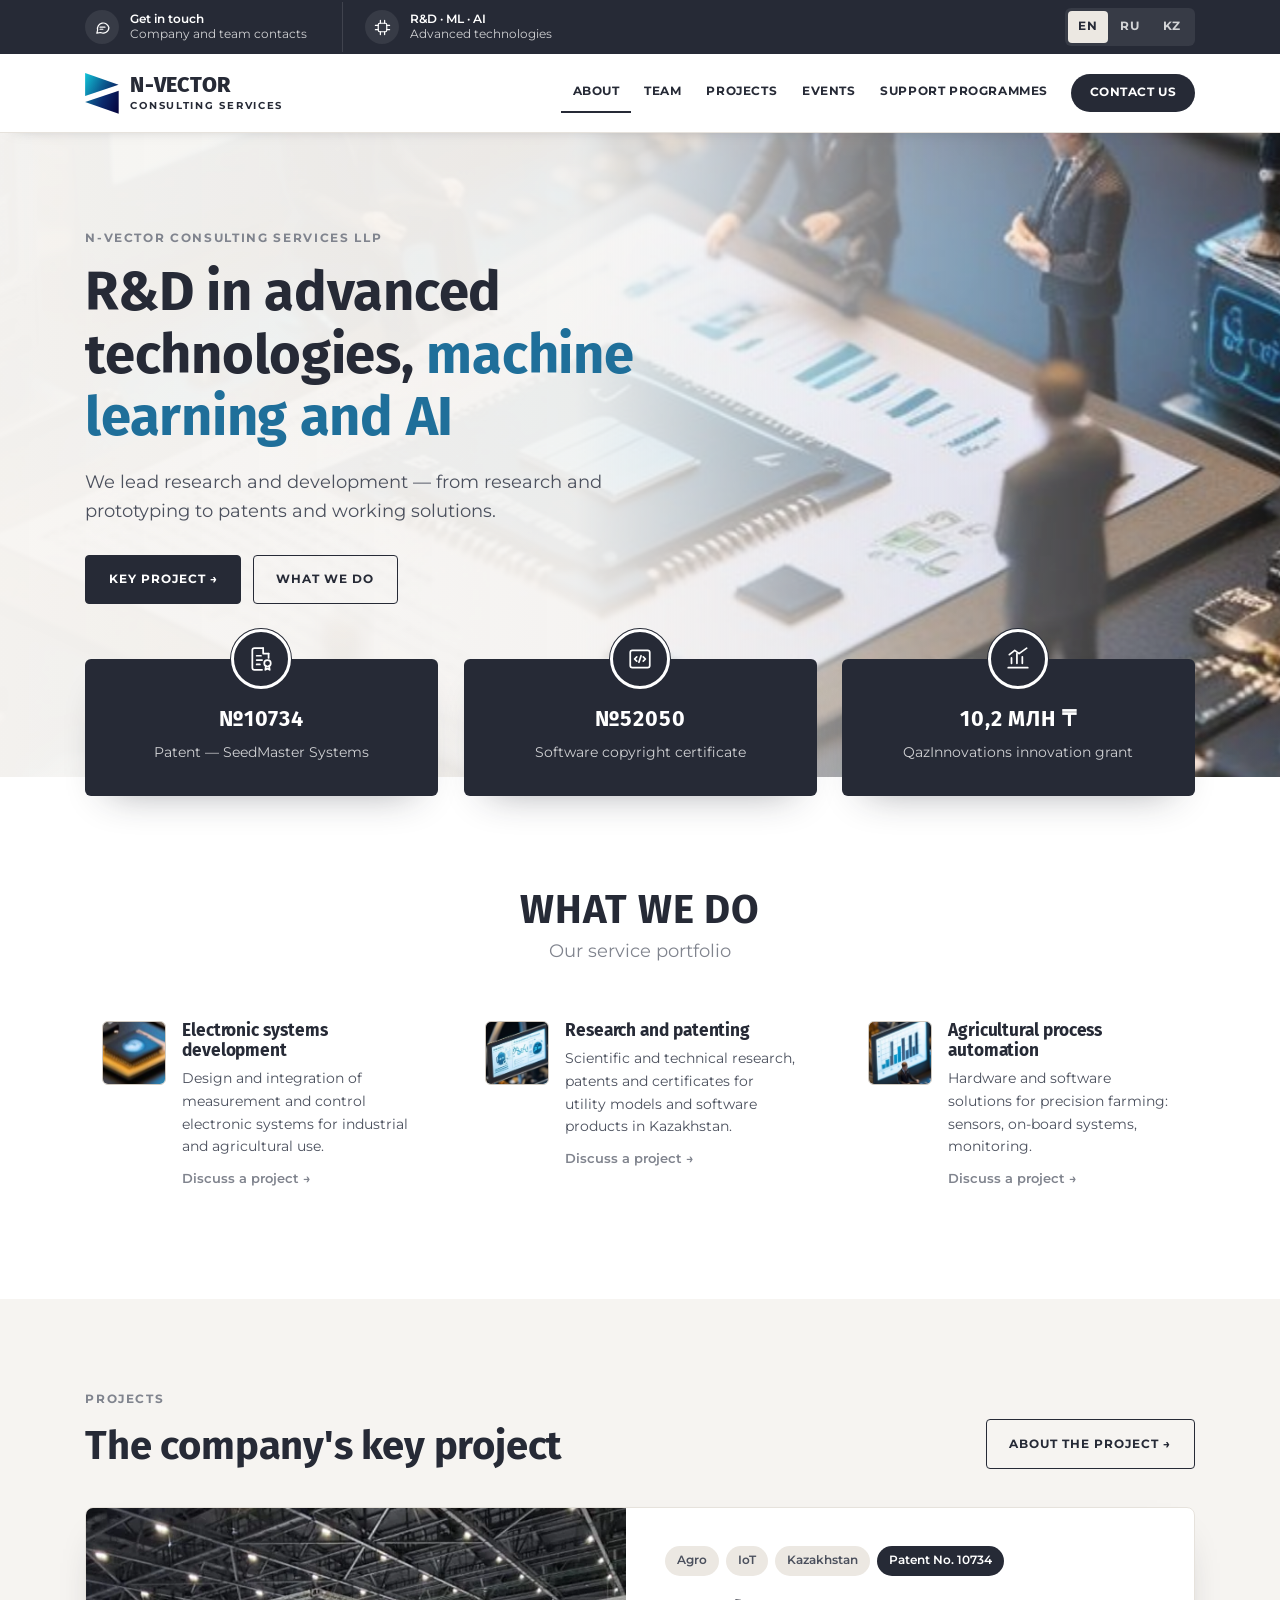
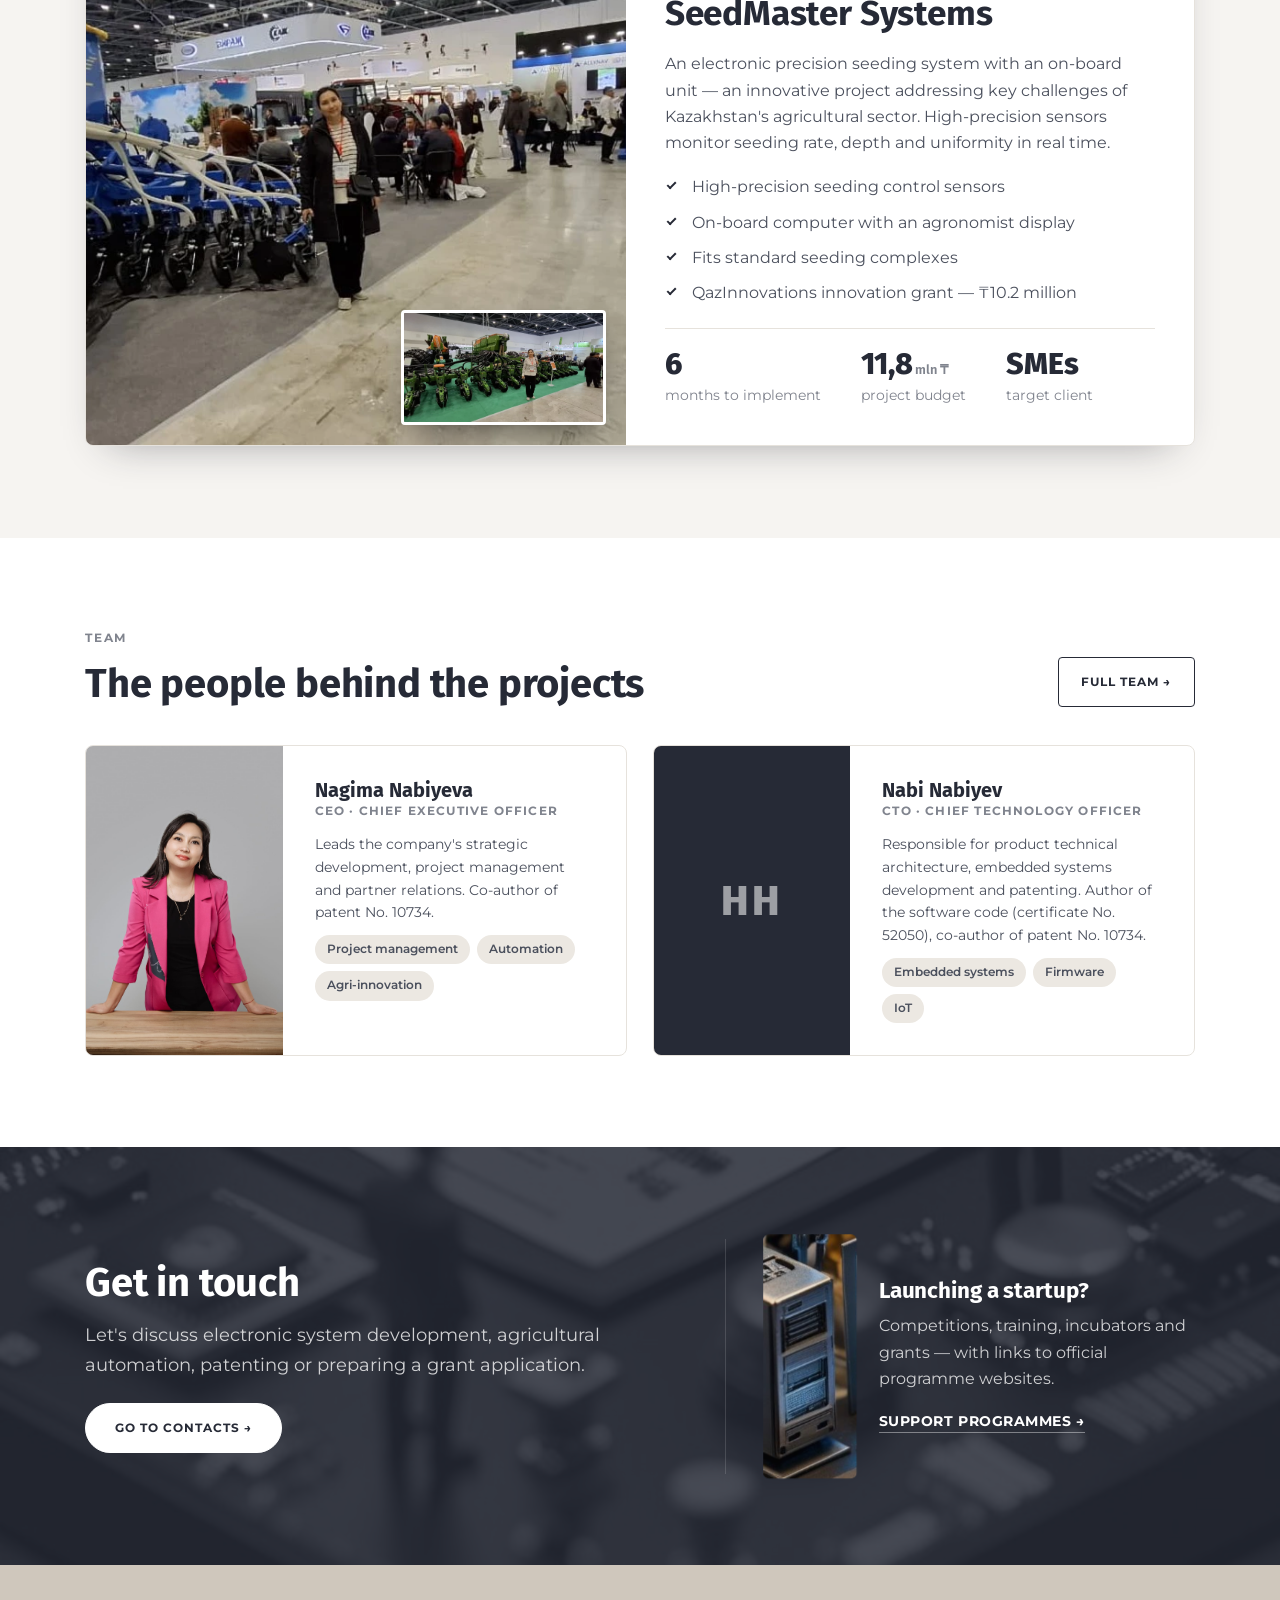
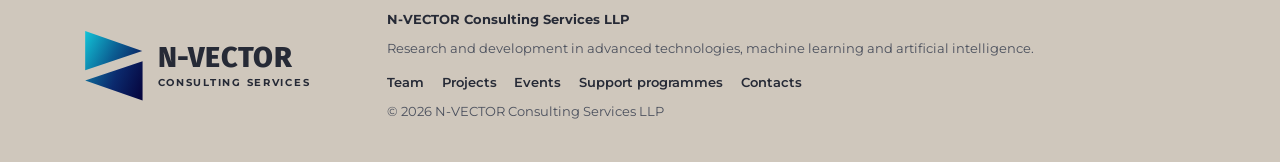
==== commit 9b513ea1: "fix: убрать изображение робота из блока команды на главной Co-Authored-By: Claude Opus 5.5 <noreply@" ====
--- a/index.html
+++ b/index.html
@@ -165,12 +165,11 @@
     <!-- Команда -->
     <section class="section" aria-labelledby="team-title">
       <div class="wrap">
-        <div class="section-head has-figure">
+        <div class="section-head">
           <div>
             <p class="eyebrow" data-i18n="team.eyebrow">Команда</p>
             <h2 id="team-title" data-i18n="team.homeTitle">Кто стоит за проектами</h2>
           </div>
-          <img class="scene-piece head-figure" src="img/scene/robot.jpg" alt="" aria-hidden="true" width="106" height="400" loading="lazy">
           <a class="btn btn-ghost" href="team.html" data-i18n="team.all">Вся команда →</a>
         </div>
         <div class="team-grid" data-list="team" aria-live="polite"><p class="loading" data-i18n="loading">Загрузка…</p></div>
--- a/css/style.css
+++ b/css/style.css
@@ -527,19 +527,6 @@
 .gallery figcaption { padding: 0.8rem 1rem; font-size: var(--text-sm); color: var(--muted); }
 
 /* ---------- Команда ---------- */
-
-.section-head.has-figure { position: relative; }
-.head-figure {
-  width: 56px;
-  height: auto;
-  border-radius: var(--radius);
-  margin-left: auto;
-  margin-bottom: -0.4rem;
-  filter: grayscale(0.3);
-  -webkit-mask-image: linear-gradient(180deg, #000 70%, transparent);
-  mask-image: linear-gradient(180deg, #000 70%, transparent);
-  --depth: 12px;
-}
 
 .team-grid { display: grid; grid-template-columns: repeat(auto-fit, minmax(min(100%, 480px), 1fr)); gap: clamp(1rem, 2vw, 1.75rem); }
 .member {
@@ -822,7 +809,6 @@
   .feature-media { min-height: 240px; }
   .row { grid-template-columns: minmax(0, 1fr); gap: 0.5rem; }
   .page-deco { width: 70%; opacity: 0.35; }
-  .head-figure { display: none; }
   .hero::after { background: linear-gradient(180deg, rgba(247, 245, 242, 0.93), rgba(247, 245, 242, 0.85)); }
 }
 
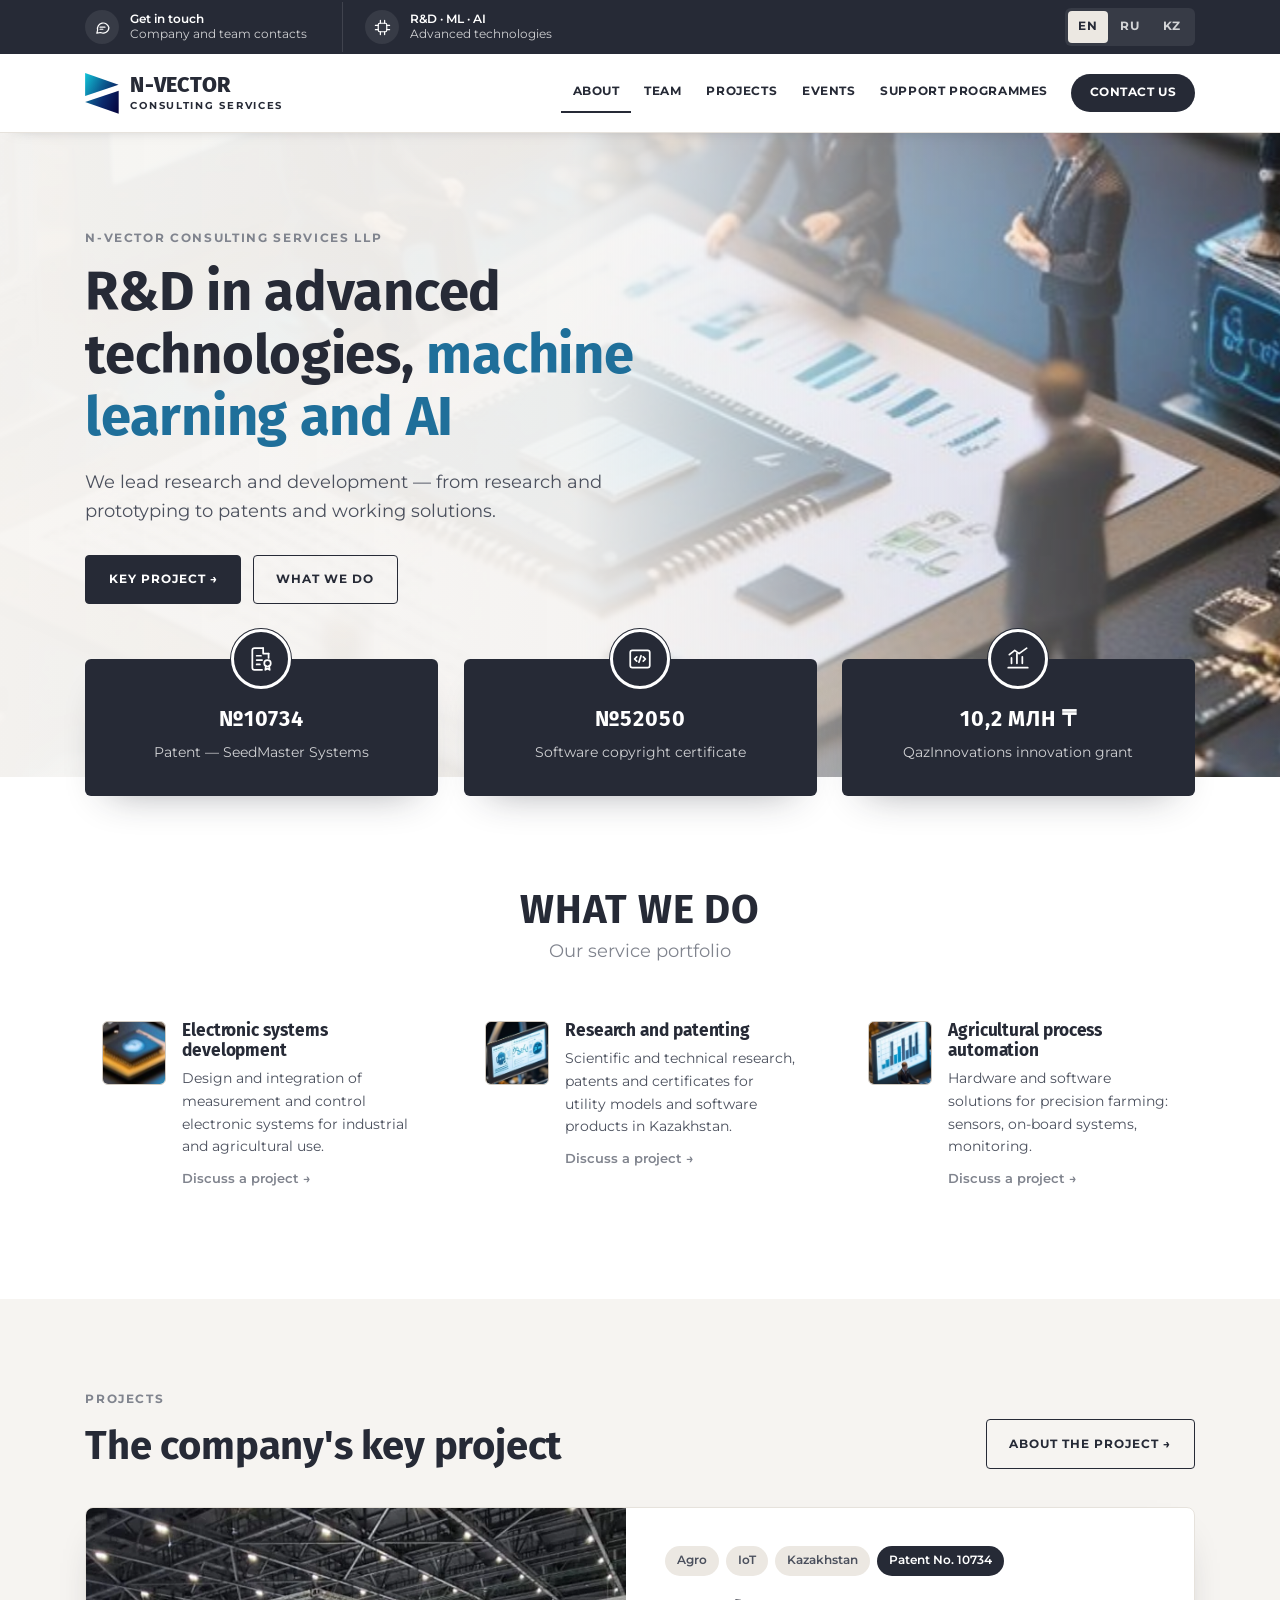
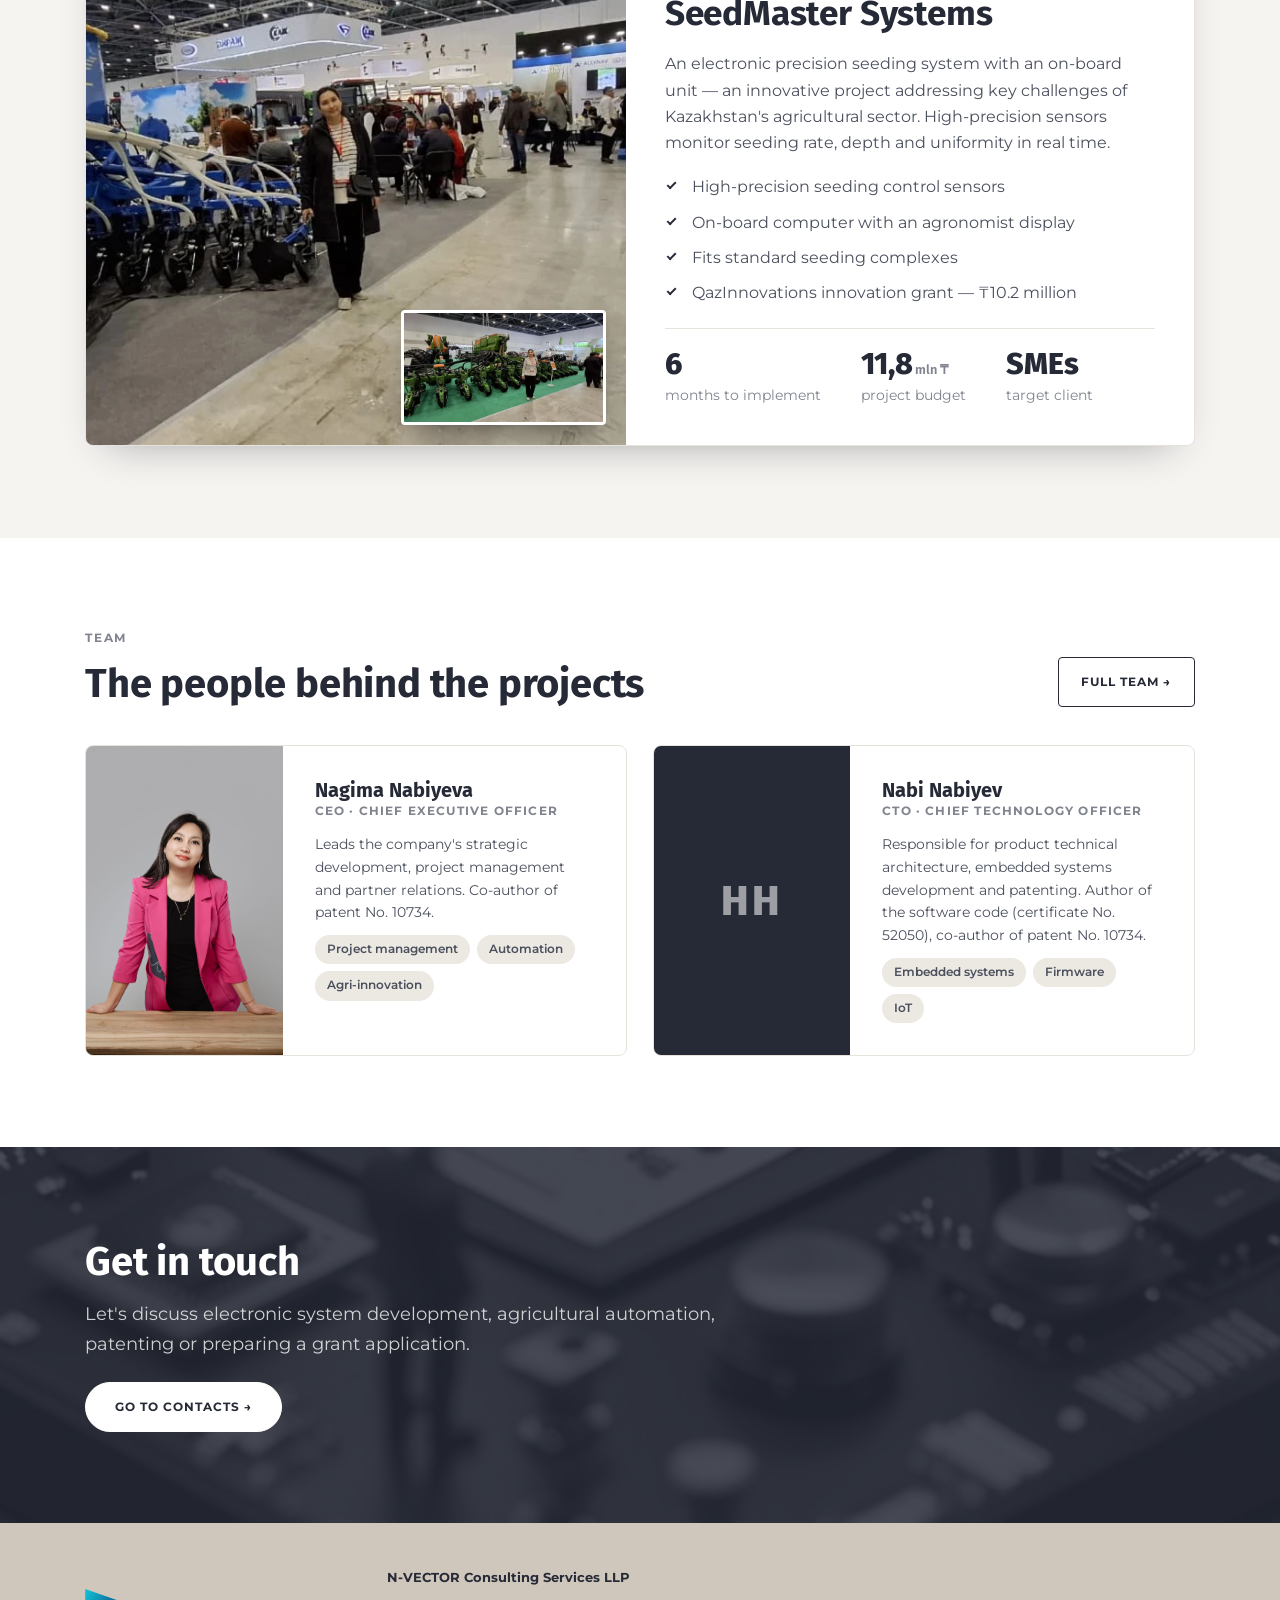
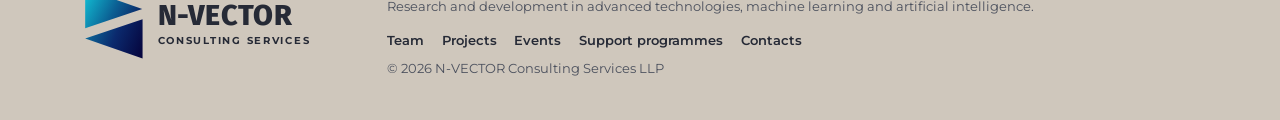
==== commit 67519f84: "fix: убрать блок «Запускаете стартап?» с сервером из тёмного блока главной Co-Authored-By: Claude Op" ====
--- a/index.html
+++ b/index.html
@@ -185,14 +185,6 @@
           <p data-i18n="contacts.lede">Обсудим разработку электронной системы, автоматизацию агропроцессов, патентование или подготовку заявки на грант.</p>
           <a class="btn btn-light" href="contacts.html" data-i18n="band.contactBtn">Перейти к контактам →</a>
         </div>
-        <div class="dark-band-col dark-band-col--side">
-          <img class="cta-server scene-piece" src="img/scene/server.jpg" alt="" aria-hidden="true" width="130" height="340" loading="lazy">
-          <div>
-            <h3 data-i18n="cta.title">Запускаете стартап?</h3>
-            <p data-i18n="cta.text">Конкурсы, обучение, инкубаторы и гранты — со ссылками на официальные сайты программ.</p>
-            <a class="dark-band-link" href="programs.html" data-i18n="cta.btn">Программы поддержки →</a>
-          </div>
-        </div>
       </div>
     </section>
   </main>
--- a/css/style.css
+++ b/css/style.css
@@ -649,15 +649,10 @@
   filter: grayscale(1);
   pointer-events: none;
 }
-.dark-band-inner { position: relative; z-index: 1; display: grid; grid-template-columns: minmax(0, 1.2fr) minmax(0, 1fr); gap: clamp(2rem, 6vw, 5rem); align-items: center; }
+.dark-band-inner { position: relative; z-index: 1; }
+.dark-band-col { max-width: 640px; }
 .dark-band h2 { color: #fff; font-size: var(--text-h2); margin-bottom: 0.9rem; }
-.dark-band h3 { color: #fff; font-size: 1.4rem; margin-bottom: 0.6rem; }
 .dark-band p { margin: 0 0 1.5rem; font-size: var(--text-lg); }
-.dark-band-col--side { display: flex; gap: 1.5rem; align-items: center; padding-left: clamp(0rem, 3vw, 2.5rem); border-left: 1px solid rgba(255, 255, 255, 0.14); }
-.dark-band-col--side p { font-size: var(--text-base); margin-bottom: 1rem; }
-.dark-band-link { color: #fff; font-weight: 700; font-size: 0.85rem; letter-spacing: 0.04em; text-transform: uppercase; text-decoration: none; border-bottom: 1px solid rgba(255, 255, 255, 0.4); padding-bottom: 0.15rem; transition: border-color var(--duration-fast); }
-.dark-band-link:hover { border-color: #fff; }
-.cta-server { width: 90px; height: auto; flex: none; border-radius: var(--radius); opacity: 0.9; --depth: 10px; }
 
 /* ---------- Контакты ---------- */
 
@@ -800,8 +795,6 @@
 
   .services { grid-template-columns: 1fr; max-width: 640px; }
   .pillars { grid-template-columns: 1fr; gap: 2.5rem; margin-top: -4rem; }
-  .dark-band-inner { grid-template-columns: 1fr; }
-  .dark-band-col--side { padding-left: 0; border-left: none; padding-top: 2rem; border-top: 1px solid rgba(255, 255, 255, 0.14); }
 }
 
 @media (max-width: 860px) {
@@ -835,8 +828,6 @@
   .member { grid-template-columns: 1fr; }
   .member-photo { min-height: 300px; }
   .people li { grid-template-columns: 1fr; gap: 0.25rem; }
-  .dark-band-col--side { flex-direction: column; align-items: flex-start; }
-  .cta-server { display: none; }
 
   .footer-inner { grid-template-columns: 1fr; }
 
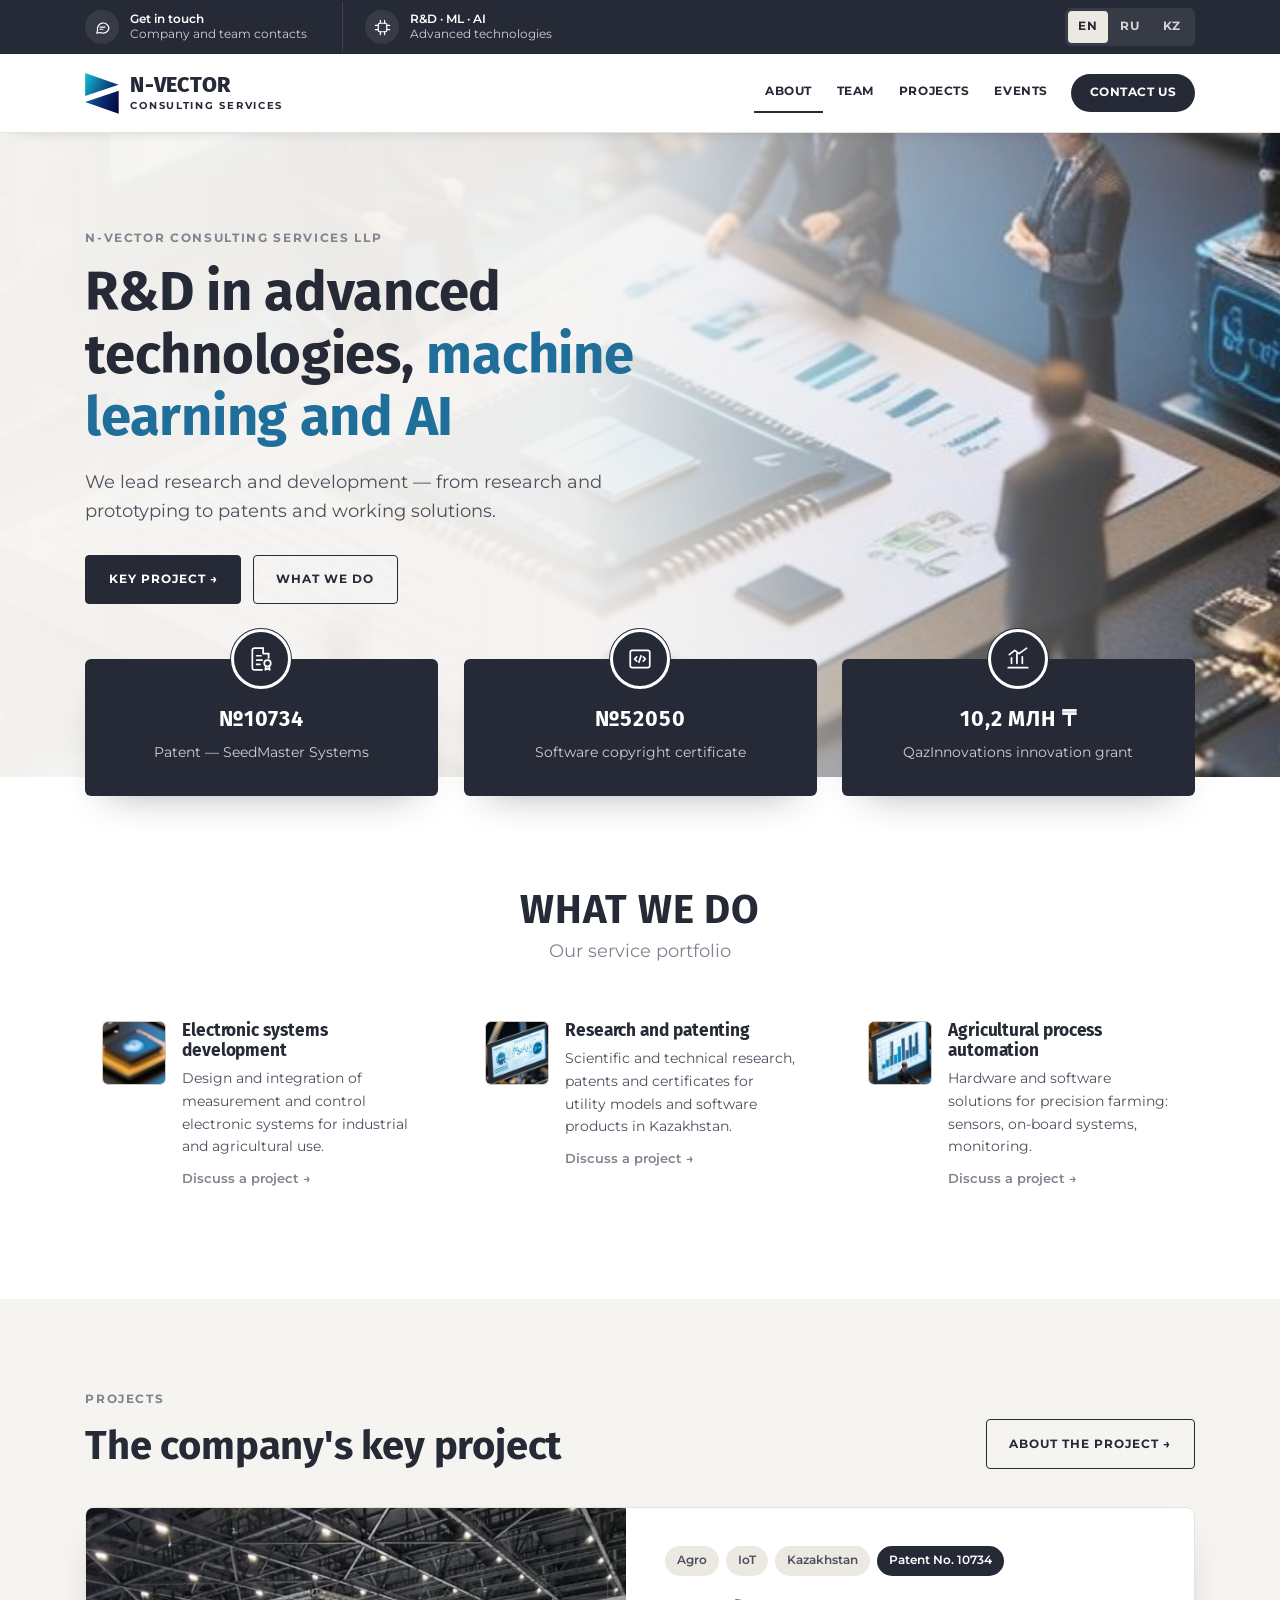
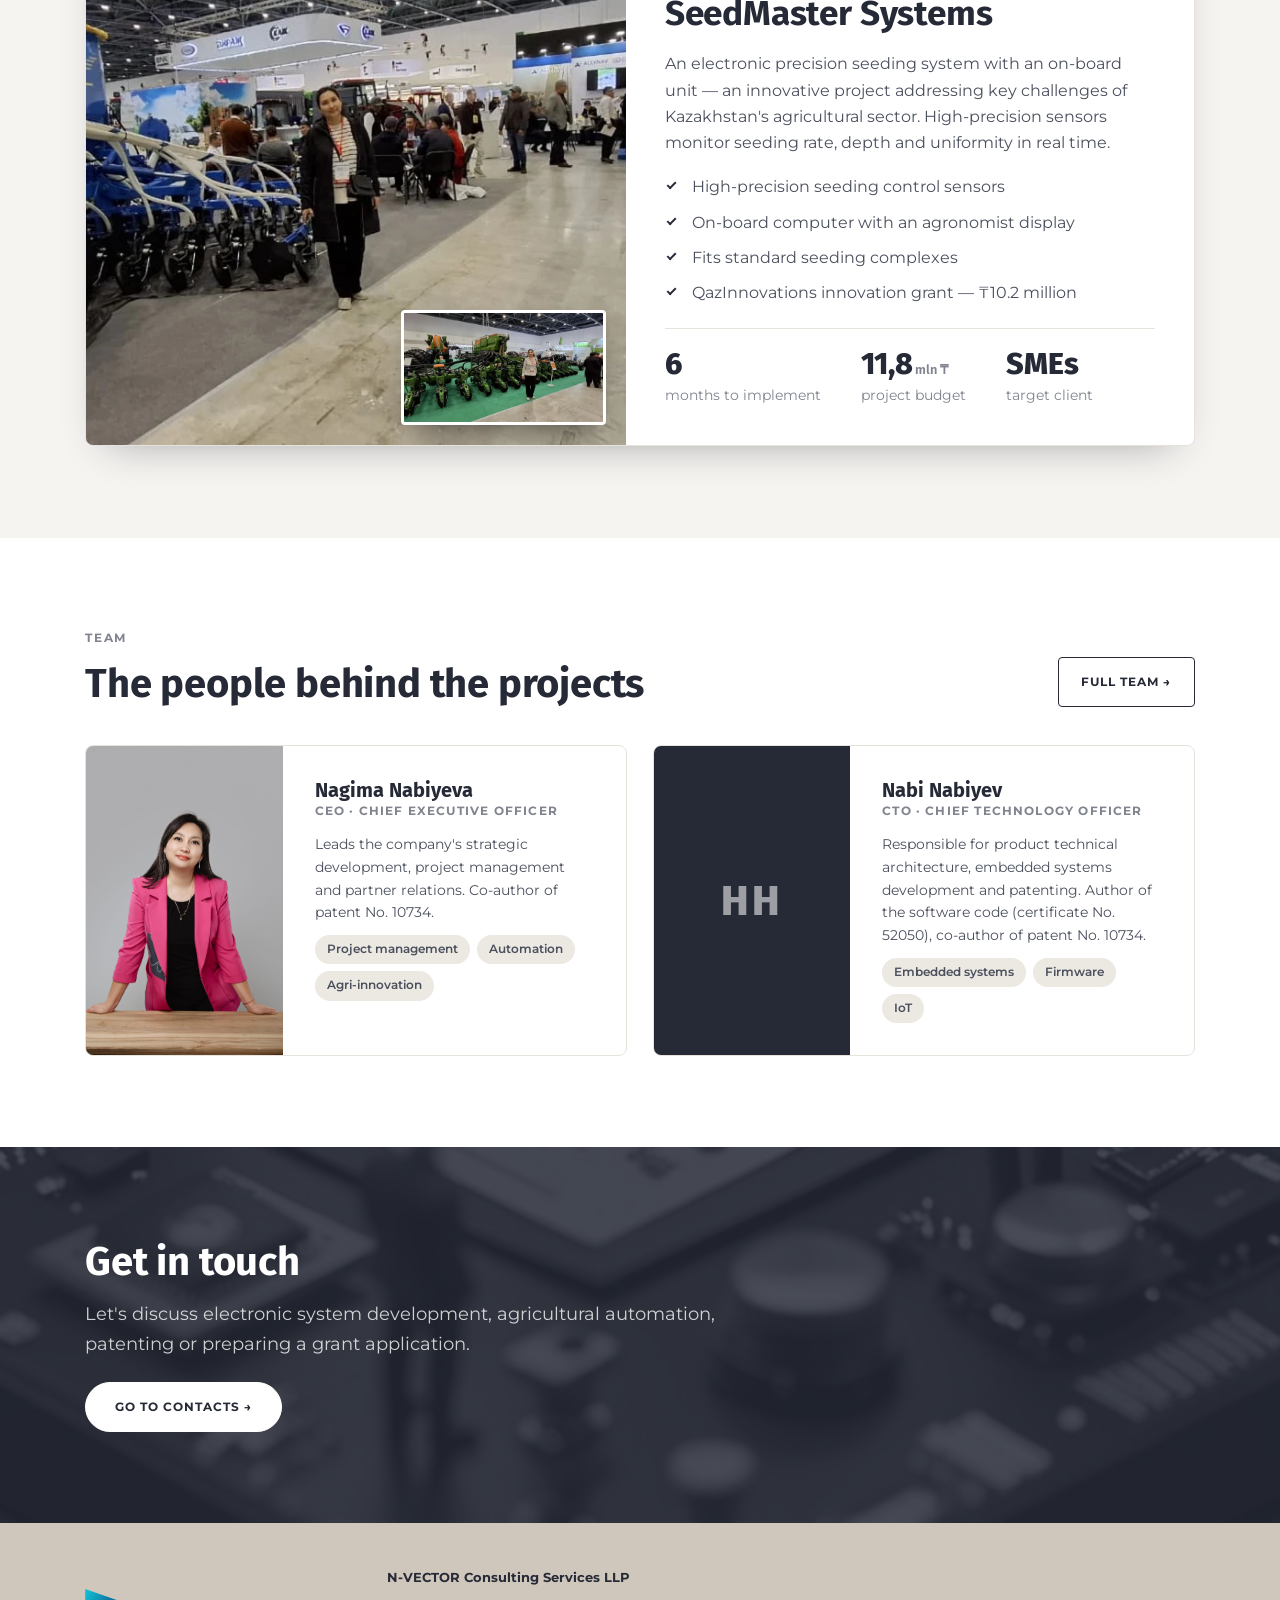
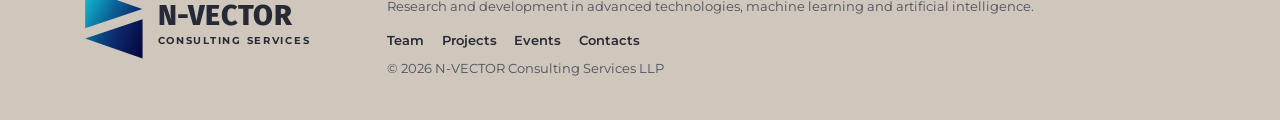
==== commit 33b488b9: "refactor: убрать раздел «Программы поддержки» отовсюду - удалена страница programs.html и пункты мен" ====
--- a/index.html
+++ b/index.html
@@ -44,7 +44,6 @@
         <a href="team.html" data-nav="team" data-i18n="nav.team">Команда</a>
         <a href="projects.html" data-nav="projects" data-i18n="nav.projects">Проекты</a>
         <a href="events.html" data-nav="events" data-i18n="nav.events">Мероприятия</a>
-        <a href="programs.html" data-nav="programs" data-i18n="nav.programs">Программы поддержки</a>
         <a class="nav-cta" href="contacts.html" data-nav="contacts" data-i18n="nav.cta">Связаться</a>
       </nav>
       <button class="nav-toggle" type="button" aria-expanded="false" aria-controls="site-nav">
@@ -202,7 +201,6 @@
           <a href="team.html" data-i18n="nav.team">Команда</a>
           <a href="projects.html" data-i18n="nav.projects">Проекты</a>
           <a href="events.html" data-i18n="nav.events">Мероприятия</a>
-          <a href="programs.html" data-i18n="nav.programs">Программы поддержки</a>
           <a href="contacts.html" data-i18n="nav.contacts">Контакты</a>
         </nav>
         <p class="footer-copy">© <span data-year></span> <span data-i18n="company">ТОО «N-VECTOR Consulting Services»</span></p>
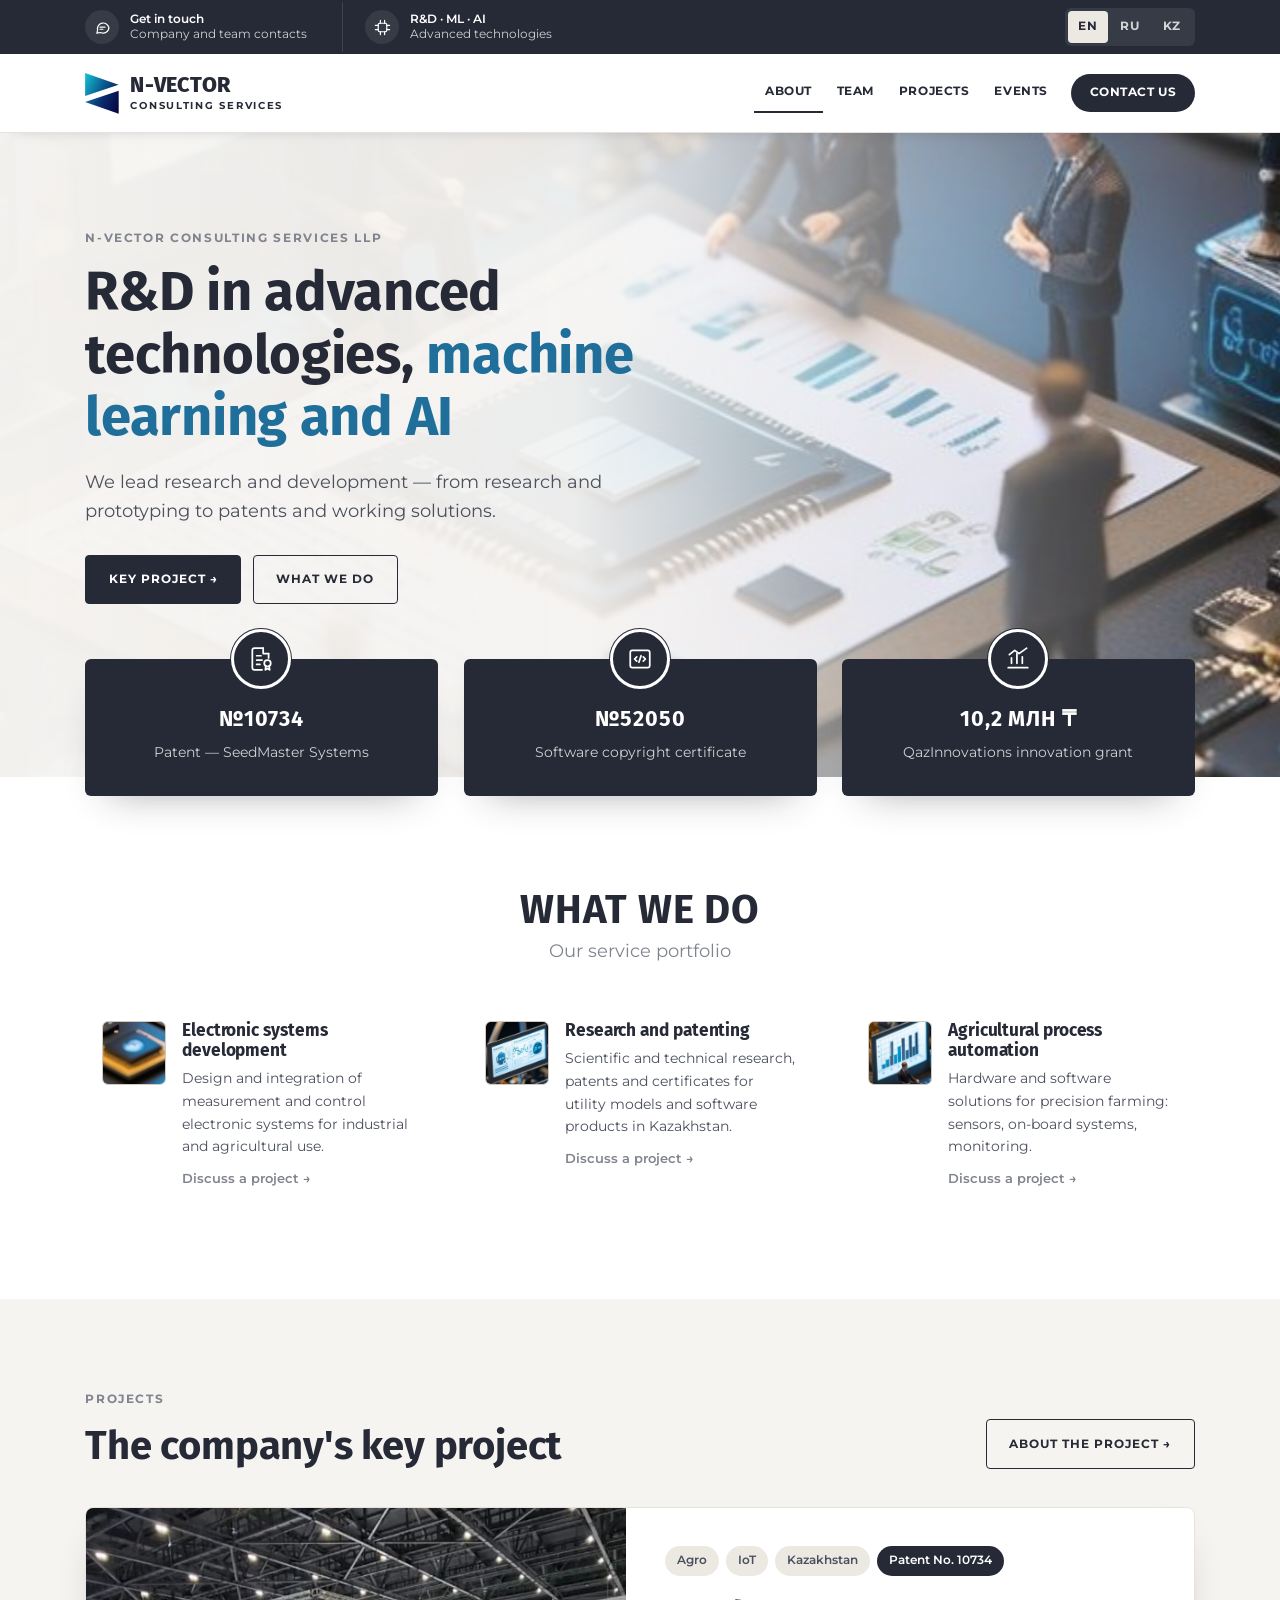
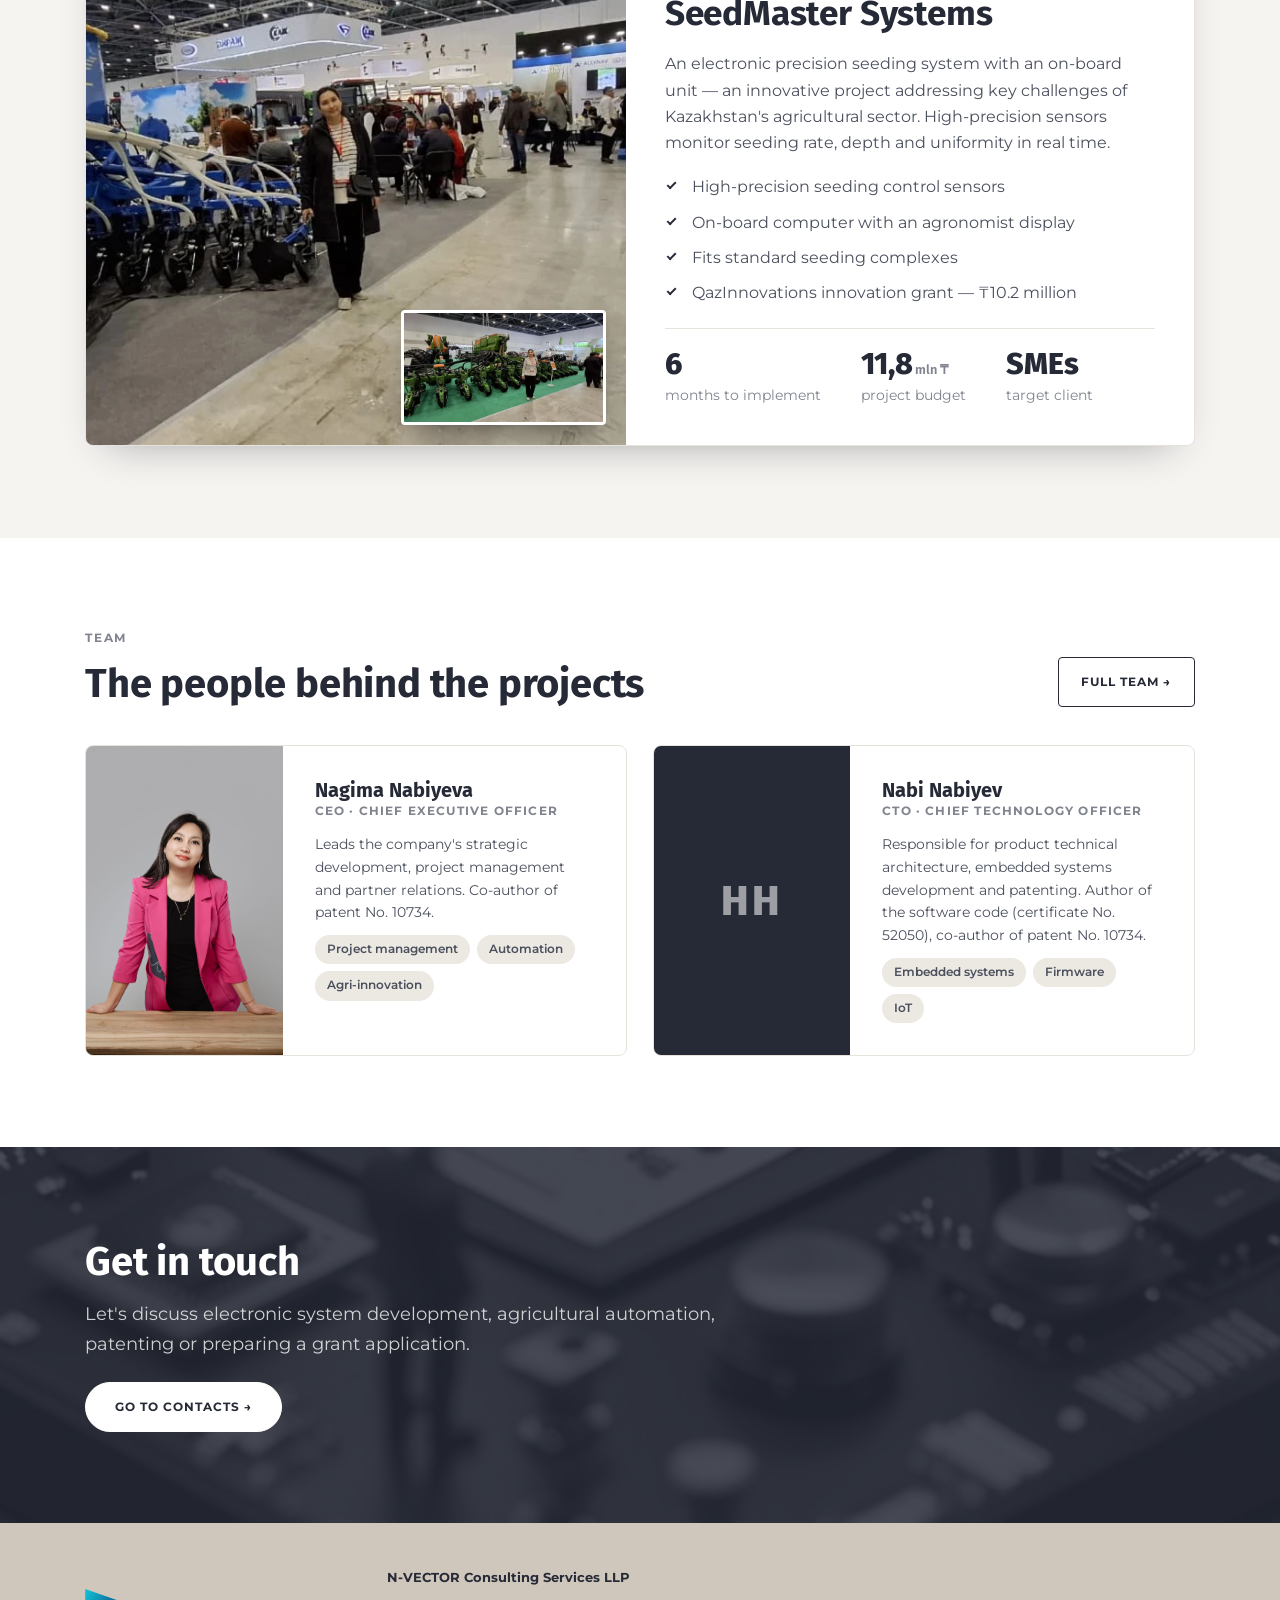
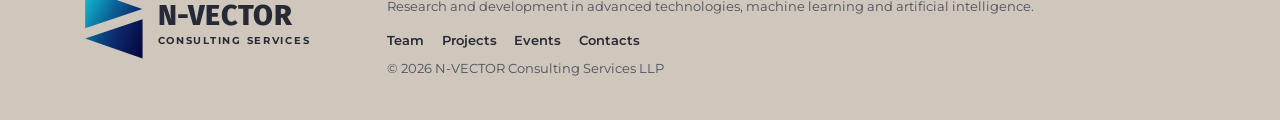
==== commit fa09a8e9: "fix: админка открывала демо-режим после подключения таблицы - сохранённая в вкладке демо-сессия боль" ====
--- a/index.html
+++ b/index.html
@@ -10,7 +10,7 @@
   <link rel="preconnect" href="https://fonts.googleapis.com">
   <link rel="preconnect" href="https://fonts.gstatic.com" crossorigin>
   <link rel="stylesheet" href="https://fonts.googleapis.com/css2?family=Fira+Sans:wght@500;600;700;800&family=Montserrat:wght@400;500;600;700&display=swap">
-  <link rel="stylesheet" href="css/style.css">
+  <link rel="stylesheet" href="css/style.css?v=202610202134">
 </head>
 <body data-page="home">
   <a class="skip-link" href="#main" data-i18n="skip">Перейти к содержанию</a>
@@ -208,13 +208,13 @@
     </div>
   </footer>
 
-  <script src="data/i18n/ru.js"></script>
-  <script src="data/i18n/en.js"></script>
-  <script src="data/i18n/kz.js"></script>
-  <script src="js/i18n.js"></script>
-  <script src="js/shared.js"></script>
-  <script src="data/fallback.js"></script>
-  <script src="js/main.js"></script>
-  <script src="js/motion.js"></script>
+  <script src="data/i18n/ru.js?v=202610202134"></script>
+  <script src="data/i18n/en.js?v=202610202134"></script>
+  <script src="data/i18n/kz.js?v=202610202134"></script>
+  <script src="js/i18n.js?v=202610202134"></script>
+  <script src="js/shared.js?v=202610202134"></script>
+  <script src="data/fallback.js?v=202610202134"></script>
+  <script src="js/main.js?v=202610202134"></script>
+  <script src="js/motion.js?v=202610202134"></script>
 </body>
 </html>
